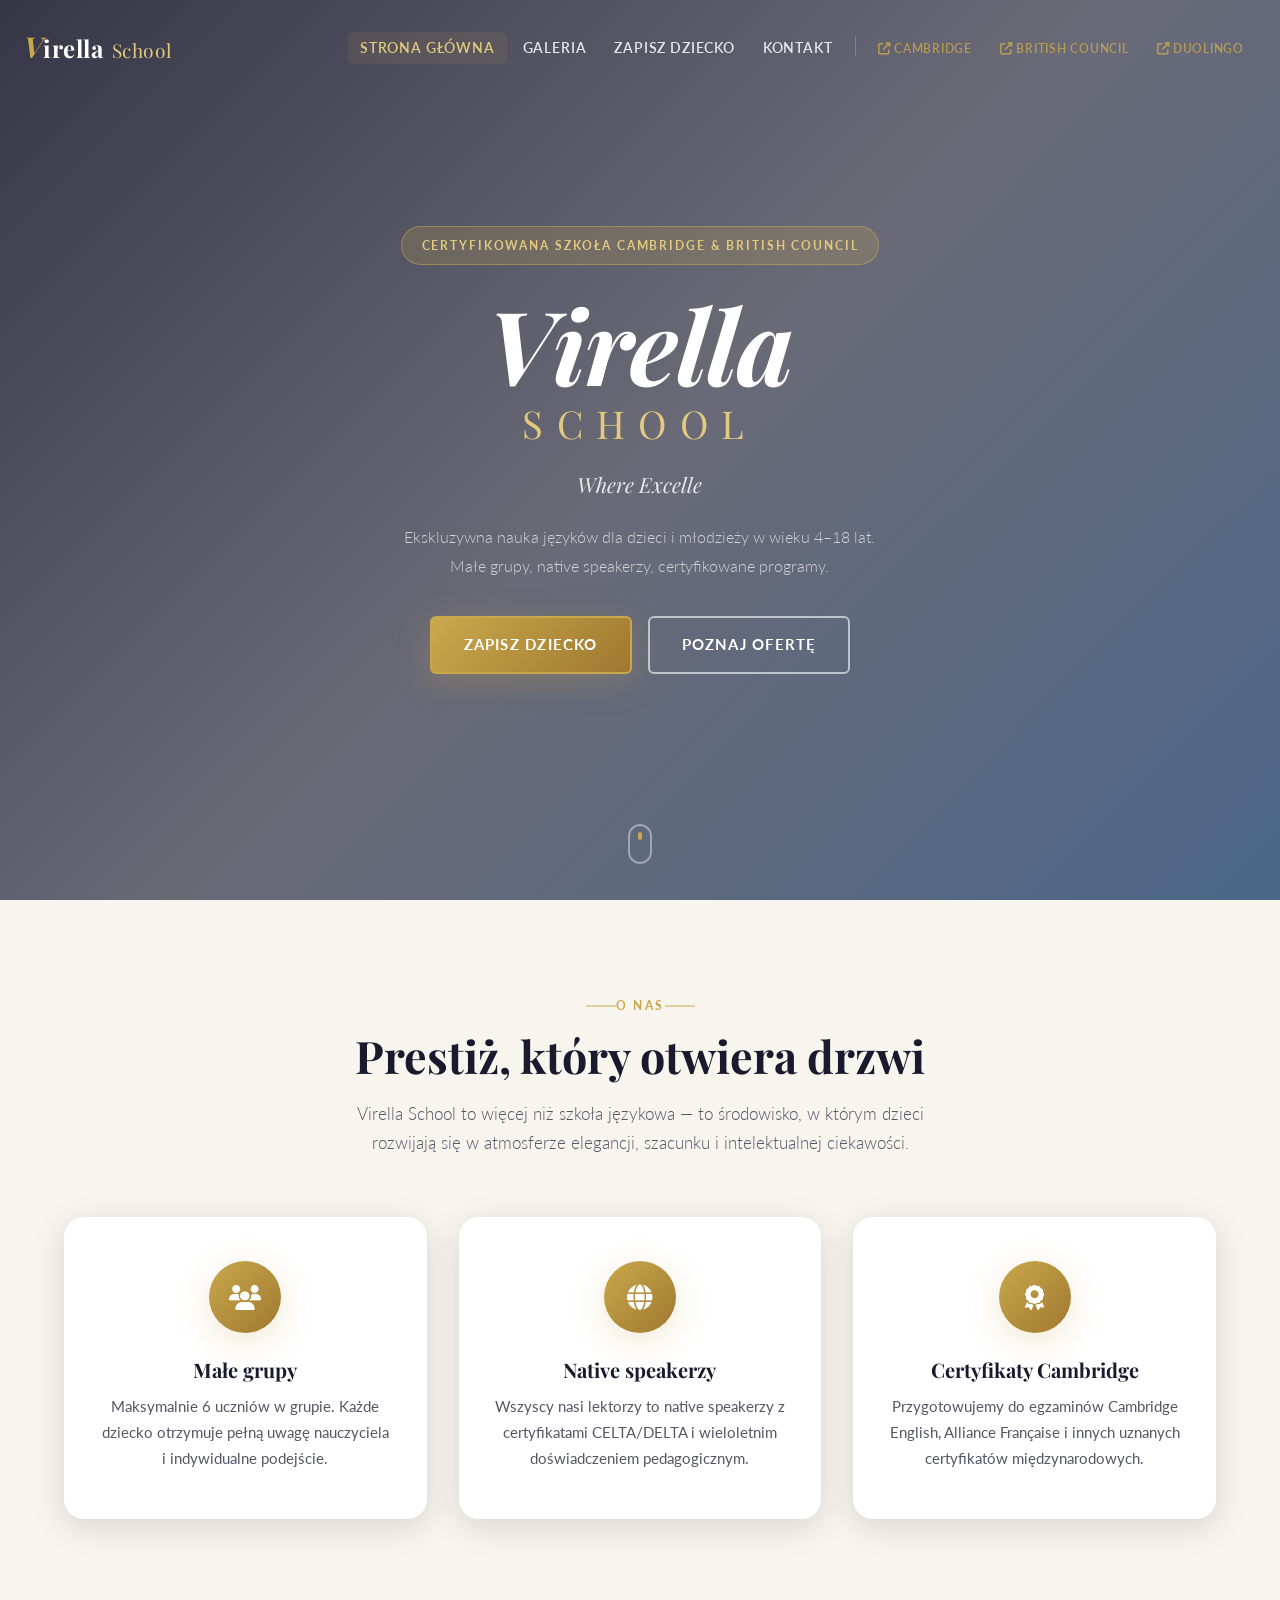
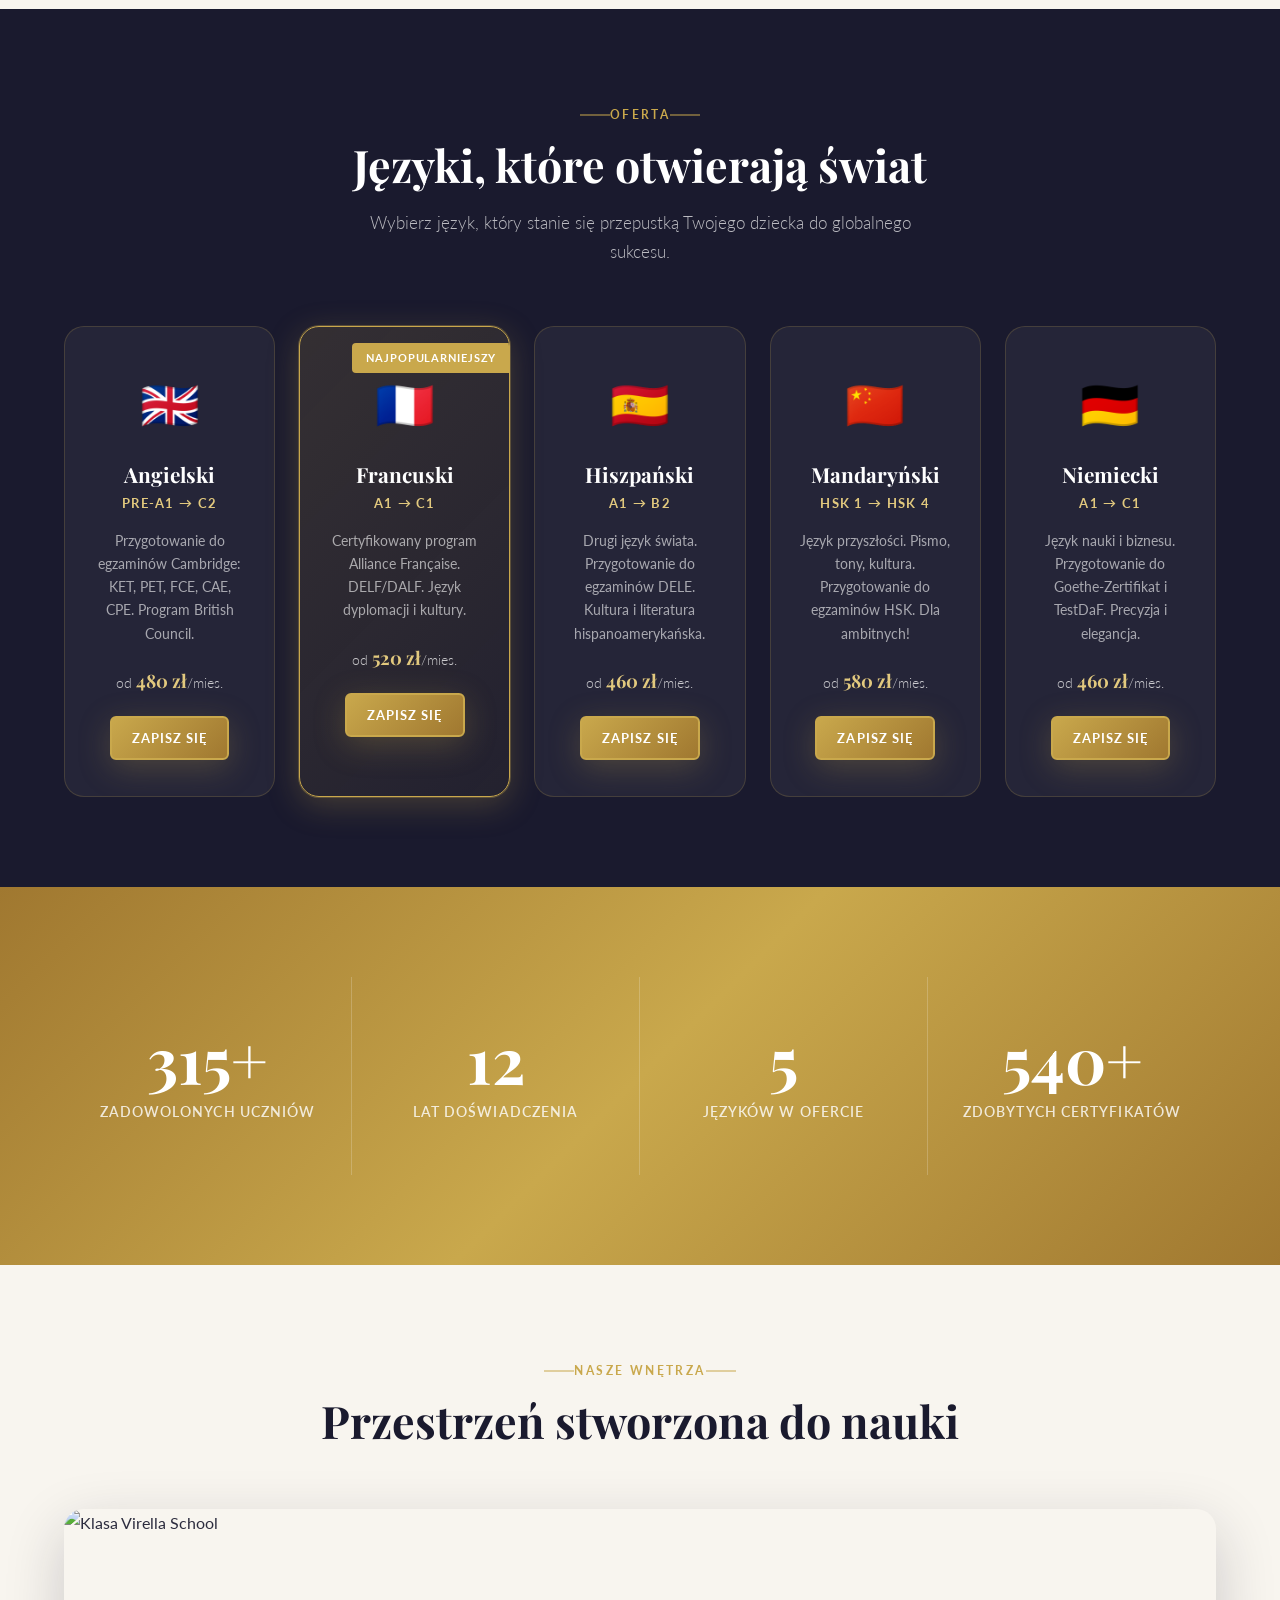
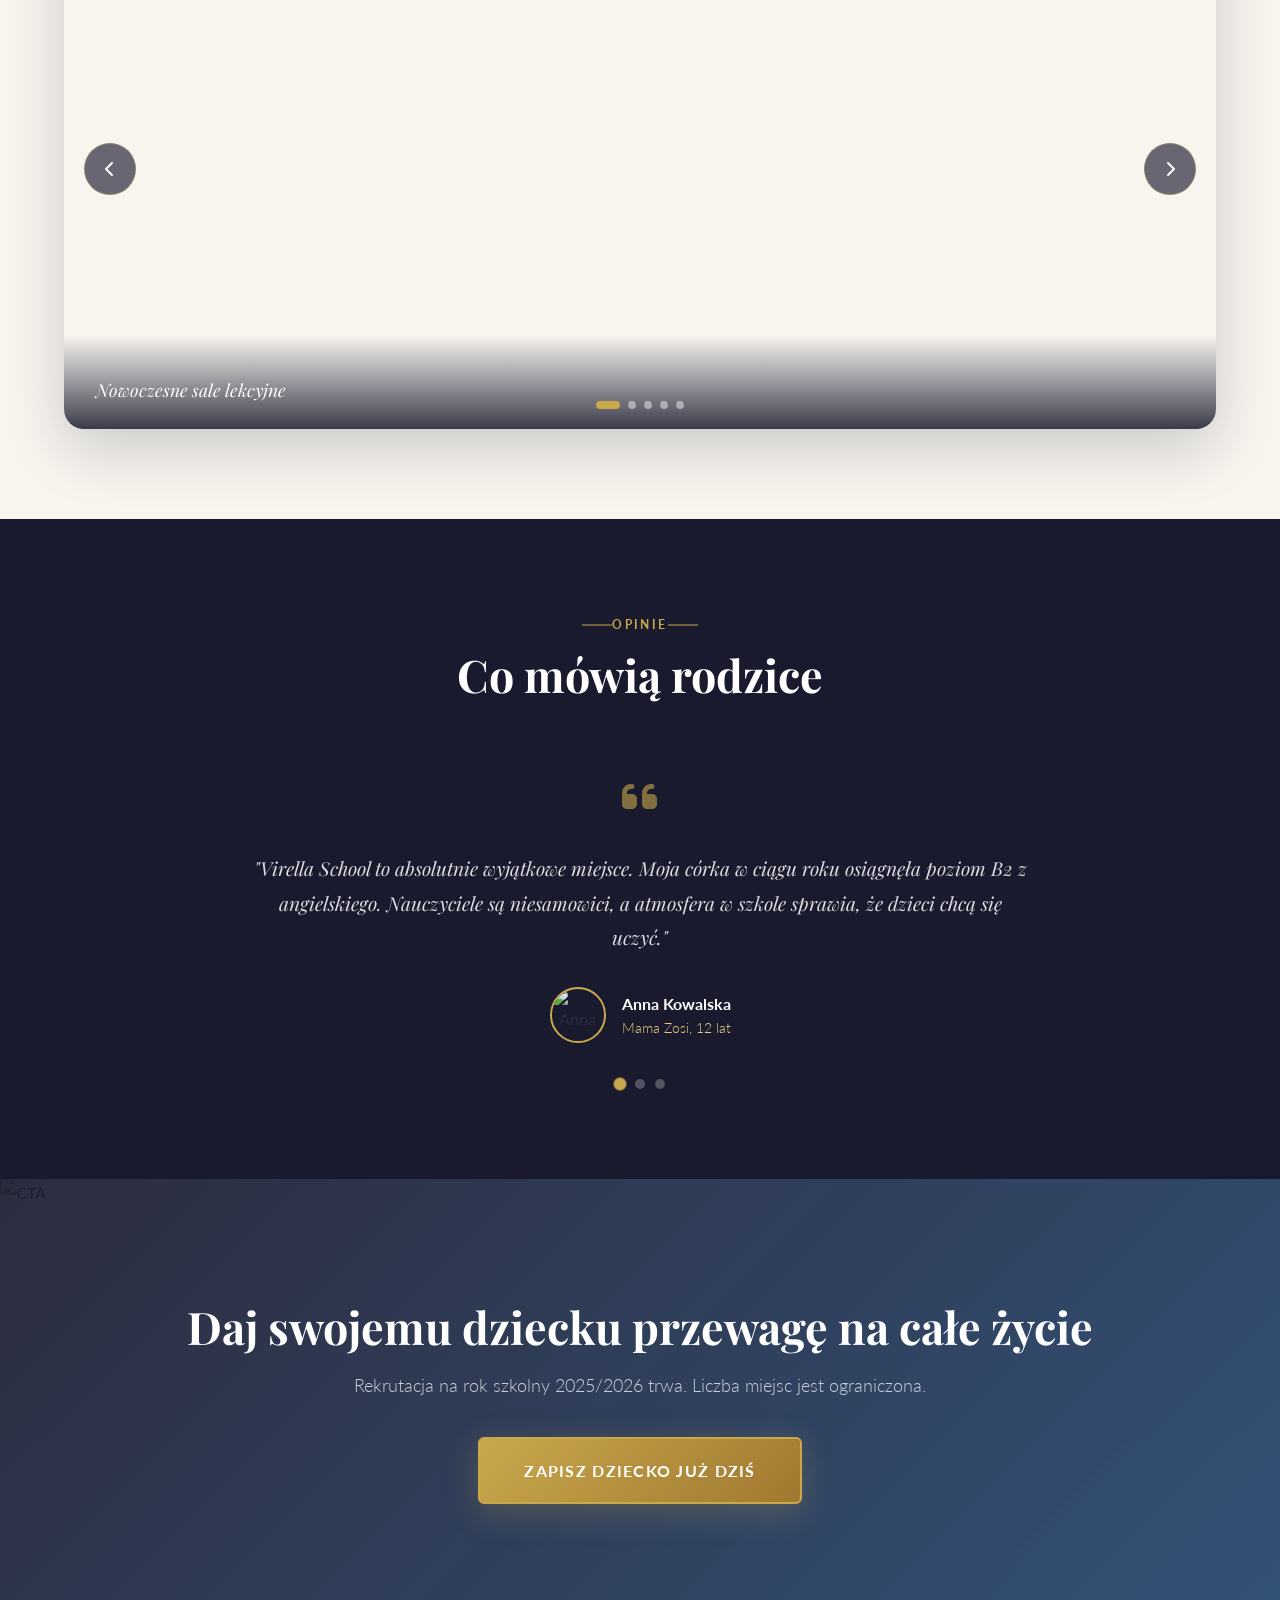
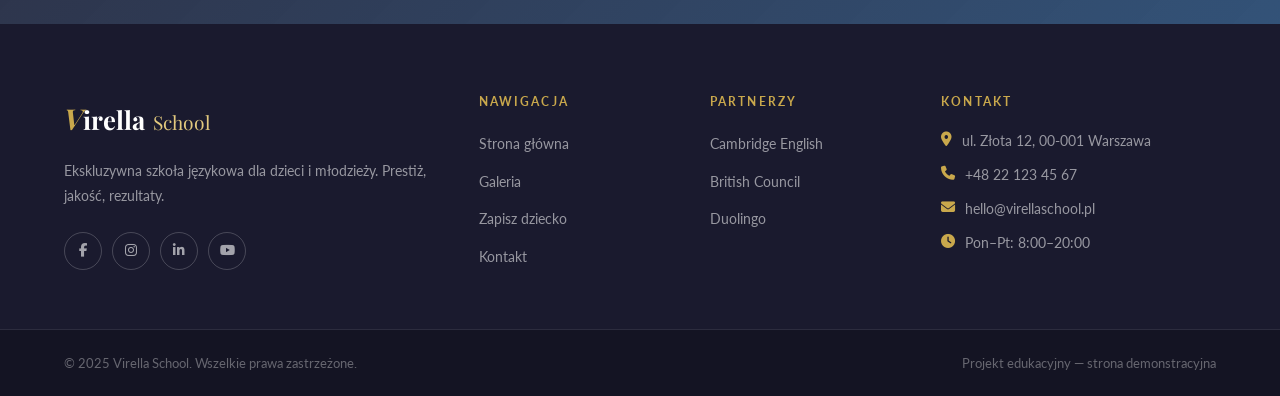
==== index.html @ a629d124 "finish scaffolding" ====
<!DOCTYPE html>
<html lang="pl">
<head>
    <meta charset="UTF-8">
    <meta name="viewport" content="width=device-width, initial-scale=1.0">
    <title>Virella School — Where Excellence Meets Language</title>
    <link rel="stylesheet" href="style.css">
    <link href="https://fonts.googleapis.com/css2?family=Playfair+Display:ital,wght@0,400;0,600;0,700;1,400&family=Lato:wght@300;400;700&display=swap" rel="stylesheet">
    <link rel="stylesheet" href="https://cdnjs.cloudflare.com/ajax/libs/font-awesome/6.4.0/css/all.min.css">
</head>
<body>

    <!-- ===== NAWIGACJA ===== -->
    <nav class="navbar" id="navbar">
        <div class="nav-container">
            <div class="nav-logo">
                <span class="logo-v">V</span>irella <span class="logo-school">School</span>
            </div>
            <button class="hamburger" id="hamburger" aria-label="Menu">
                <span></span>
                <span></span>
                <span></span>
            </button>
            <ul class="nav-links" id="navLinks">
                <li><a href="index.html" class="active">Strona główna</a></li>
                <li><a href="gallery.html">Galeria</a></li>
                <li><a href="form.html">Zapisz dziecko</a></li>
                <li><a href="contact.html">Kontakt</a></li>
                <li class="nav-divider"></li>
                <li><a href="https://www.cambridgeenglish.org" target="_blank" class="nav-external"><i class="fas fa-external-link-alt"></i> Cambridge</a></li>
                <li><a href="https://www.britishcouncil.org" target="_blank" class="nav-external"><i class="fas fa-external-link-alt"></i> British Council</a></li>
                <li><a href="https://www.duolingo.com" target="_blank" class="nav-external"><i class="fas fa-external-link-alt"></i> Duolingo</a></li>
            </ul>
        </div>
    </nav>

    <!-- ===== HERO SECTION ===== -->
    <div class="hero" id="hero">
        <div class="hero-bg">
            <img src="https://images.unsplash.com/photo-1503676260728-1c00da094a0b?w=1600&q=80" alt="Virella School" class="hero-img">
            <div class="hero-overlay"></div>
        </div>
        <div class="hero-content">
            <div class="hero-badge">Certyfikowana szkoła Cambridge & British Council</div>
            <h1 class="hero-title">
                <span class="hero-title-main">Virella</span>
                <span class="hero-title-sub">School</span>
            </h1>
            <p class="hero-tagline" id="typingText"></p>
            <p class="hero-desc">Ekskluzywna nauka języków dla dzieci i młodzieży w wieku 4–18 lat.<br>Małe grupy, native speakerzy, certyfikowane programy.</p>
            <div class="hero-buttons">
                <a href="form.html" class="btn btn-gold">Zapisz dziecko</a>
                <a href="#oferta" class="btn btn-outline" id="scrollOferta">Poznaj ofertę</a>
            </div>
        </div>
        <div class="hero-scroll-indicator">
            <span></span>
        </div>
    </div>

    <!-- ===== O NAS ===== -->
    <div class="section section-light" id="onas">
        <div class="container">
            <div class="section-header">
                <span class="section-label">O nas</span>
                <h2 class="section-title">Prestiż, który otwiera drzwi</h2>
                <p class="section-desc">Virella School to więcej niż szkoła językowa — to środowisko, w którym dzieci rozwijają się w atmosferze elegancji, szacunku i intelektualnej ciekawości.</p>
            </div>
            <div class="features-grid">
                <div class="feature-card animate-on-scroll">
                    <div class="feature-icon"><i class="fas fa-users"></i></div>
                    <h3>Małe grupy</h3>
                    <p>Maksymalnie 6 uczniów w grupie. Każde dziecko otrzymuje pełną uwagę nauczyciela i indywidualne podejście.</p>
                </div>
                <div class="feature-card animate-on-scroll">
                    <div class="feature-icon"><i class="fas fa-globe"></i></div>
                    <h3>Native speakerzy</h3>
                    <p>Wszyscy nasi lektorzy to native speakerzy z certyfikatami CELTA/DELTA i wieloletnim doświadczeniem pedagogicznym.</p>
                </div>
                <div class="feature-card animate-on-scroll">
                    <div class="feature-icon"><i class="fas fa-award"></i></div>
                    <h3>Certyfikaty Cambridge</h3>
                    <p>Przygotowujemy do egzaminów Cambridge English, Alliance Française i innych uznanych certyfikatów międzynarodowych.</p>
                </div>
            </div>
        </div>
    </div>

    <!-- ===== OFERTA — JĘZYKI ===== -->
    <div class="section section-dark" id="oferta">
        <div class="container">
            <div class="section-header section-header-light">
                <span class="section-label section-label-gold">Oferta</span>
                <h2 class="section-title section-title-light">Języki, które otwierają świat</h2>
                <p class="section-desc section-desc-light">Wybierz język, który stanie się przepustką Twojego dziecka do globalnego sukcesu.</p>
            </div>
            <div class="languages-grid">
                <div class="lang-card animate-on-scroll">
                    <div class="lang-flag">🇬🇧</div>
                    <h3>Angielski</h3>
                    <p class="lang-level">Pre-A1 → C2</p>
                    <p class="lang-desc">Przygotowanie do egzaminów Cambridge: KET, PET, FCE, CAE, CPE. Program British Council.</p>
                    <div class="lang-price">od <span>480 zł</span>/mies.</div>
                    <a href="form.html" class="btn btn-gold btn-sm">Zapisz się</a>
                </div>
                <div class="lang-card lang-card-featured animate-on-scroll">
                    <div class="lang-badge">Najpopularniejszy</div>
                    <div class="lang-flag">🇫🇷</div>
                    <h3>Francuski</h3>
                    <p class="lang-level">A1 → C1</p>
                    <p class="lang-desc">Certyfikowany program Alliance Française. DELF/DALF. Język dyplomacji i kultury.</p>
                    <div class="lang-price">od <span>520 zł</span>/mies.</div>
                    <a href="form.html" class="btn btn-gold btn-sm">Zapisz się</a>
                </div>
                <div class="lang-card animate-on-scroll">
                    <div class="lang-flag">🇪🇸</div>
                    <h3>Hiszpański</h3>
                    <p class="lang-level">A1 → B2</p>
                    <p class="lang-desc">Drugi język świata. Przygotowanie do egzaminów DELE. Kultura i literatura hispanoamerykańska.</p>
                    <div class="lang-price">od <span>460 zł</span>/mies.</div>
                    <a href="form.html" class="btn btn-gold btn-sm">Zapisz się</a>
                </div>
                <div class="lang-card animate-on-scroll">
                    <div class="lang-flag">🇨🇳</div>
                    <h3>Mandaryński</h3>
                    <p class="lang-level">HSK 1 → HSK 4</p>
                    <p class="lang-desc">Język przyszłości. Pismo, tony, kultura. Przygotowanie do egzaminów HSK. Dla ambitnych!</p>
                    <div class="lang-price">od <span>580 zł</span>/mies.</div>
                    <a href="form.html" class="btn btn-gold btn-sm">Zapisz się</a>
                </div>
                <div class="lang-card animate-on-scroll">
                    <div class="lang-flag">🇩🇪</div>
                    <h3>Niemiecki</h3>
                    <p class="lang-level">A1 → C1</p>
                    <p class="lang-desc">Język nauki i biznesu. Przygotowanie do Goethe-Zertifikat i TestDaF. Precyzja i elegancja.</p>
                    <div class="lang-price">od <span>460 zł</span>/mies.</div>
                    <a href="form.html" class="btn btn-gold btn-sm">Zapisz się</a>
                </div>
            </div>
        </div>
    </div>

    <!-- ===== STATYSTYKI ===== -->
    <div class="section section-gold" id="statystyki">
        <div class="container">
            <div class="stats-grid">
                <div class="stat-item">
                    <div class="stat-number" id="stat-uczniowie">0</div>
                    <div class="stat-label">Zadowolonych uczniów</div>
                </div>
                <div class="stat-item">
                    <div class="stat-number" id="stat-lata">0</div>
                    <div class="stat-label">Lat doświadczenia</div>
                </div>
                <div class="stat-item">
                    <div class="stat-number" id="stat-jezyki">0</div>
                    <div class="stat-label">Języków w ofercie</div>
                </div>
                <div class="stat-item">
                    <div class="stat-number" id="stat-certyfikaty">0</div>
                    <div class="stat-label">Zdobytych certyfikatów</div>
                </div>
            </div>
        </div>
    </div>

    <!-- ===== SLIDER ZDJĘĆ ===== -->
    <div class="section section-light" id="slider-section">
        <div class="container">
            <div class="section-header">
                <span class="section-label">Nasze wnętrza</span>
                <h2 class="section-title">Przestrzeń stworzona do nauki</h2>
            </div>
            <div class="slider-wrapper">
                <div class="slider-container" id="sliderContainer">
                    <div class="slide active">
                        <img src="https://images.unsplash.com/photo-1580582932707-520aed937b7b?w=1200&q=80" alt="Klasa Virella School">
                        <div class="slide-caption">Nowoczesne sale lekcyjne</div>
                    </div>
                    <div class="slide">
                        <img src="https://images.unsplash.com/photo-1497633762265-9d179a990aa6?w=1200&q=80" alt="Biblioteka">
                        <div class="slide-caption">Bogata biblioteka anglojęzyczna</div>
                    </div>
                    <div class="slide">
                        <img src="https://images.unsplash.com/photo-1509062522246-3755977927d7?w=1200&q=80" alt="Dzieci uczące się">
                        <div class="slide-caption">Indywidualne podejście do każdego ucznia</div>
                    </div>
                    <div class="slide">
                        <img src="https://images.unsplash.com/photo-1427504494785-3a9ca7044f45?w=1200&q=80" alt="Nauka języków">
                        <div class="slide-caption">Nauka przez zabawę i odkrywanie</div>
                    </div>
                    <div class="slide">
                        <img src="https://images.unsplash.com/photo-1456513080510-7bf3a84b82f8?w=1200&q=80" alt="Eleganckie wnętrze">
                        <div class="slide-caption">Eleganckie przestrzenie wspólne</div>
                    </div>
                </div>
                <button class="slider-btn slider-prev" id="sliderPrev"><i class="fas fa-chevron-left"></i></button>
                <button class="slider-btn slider-next" id="sliderNext"><i class="fas fa-chevron-right"></i></button>
                <div class="slider-dots" id="sliderDots"></div>
            </div>
        </div>
    </div>

    <!-- ===== OPINIE RODZICÓW ===== -->
    <div class="section section-dark" id="opinie">
        <div class="container">
            <div class="section-header section-header-light">
                <span class="section-label section-label-gold">Opinie</span>
                <h2 class="section-title section-title-light">Co mówią rodzice</h2>
            </div>
            <div class="testimonials-slider">
                <div class="testimonial active" id="testimonial-0">
                    <div class="testimonial-quote"><i class="fas fa-quote-left"></i></div>
                    <p class="testimonial-text">"Virella School to absolutnie wyjątkowe miejsce. Moja córka w ciągu roku osiągnęła poziom B2 z angielskiego. Nauczyciele są niesamowici, a atmosfera w szkole sprawia, że dzieci chcą się uczyć."</p>
                    <div class="testimonial-author">
                        <img src="https://images.unsplash.com/photo-1494790108377-be9c29b29330?w=100&q=80" alt="Anna K.">
                        <div>
                            <strong>Anna Kowalska</strong>
                            <span>Mama Zosi, 12 lat</span>
                        </div>
                    </div>
                </div>
                <div class="testimonial" id="testimonial-1">
                    <div class="testimonial-quote"><i class="fas fa-quote-left"></i></div>
                    <p class="testimonial-text">"Zdecydowaliśmy się na mandaryński dla naszego syna — wszyscy mówili, że to szaleństwo. Po 2 latach Michał zdał HSK 3. Virella School udowodniła, że nie ma niemożliwych wyzwań."</p>
                    <div class="testimonial-author">
                        <img src="https://images.unsplash.com/photo-1507003211169-0a1dd7228f2d?w=100&q=80" alt="Piotr N.">
                        <div>
                            <strong>Piotr Nowak</strong>
                            <span>Tata Michała, 14 lat</span>
                        </div>
                    </div>
                </div>
                <div class="testimonial" id="testimonial-2">
                    <div class="testimonial-quote"><i class="fas fa-quote-left"></i></div>
                    <p class="testimonial-text">"Prestiż tej szkoły jest nieporównywalny. Moje dzieci uczą się tu angielskiego i francuskiego. Certyfikaty Cambridge, które zdobyły, otworzyły im drzwi do najlepszych szkół w Europie."</p>
                    <div class="testimonial-author">
                        <img src="https://images.unsplash.com/photo-1438761681033-6461ffad8d80?w=100&q=80" alt="Magdalena W.">
                        <div>
                            <strong>Magdalena Wiśniewska</strong>
                            <span>Mama Julii i Marka</span>
                        </div>
                    </div>
                </div>
            </div>
            <div class="testimonial-nav">
                <button class="testimonial-dot active" onclick="pokazOpinie(0)"></button>
                <button class="testimonial-dot" onclick="pokazOpinie(1)"></button>
                <button class="testimonial-dot" onclick="pokazOpinie(2)"></button>
            </div>
        </div>
    </div>

    <!-- ===== CTA BANNER ===== -->
    <div class="section cta-banner" id="cta">
        <div class="cta-bg">
            <img src="https://images.unsplash.com/photo-1544717305-2782549b5136?w=1600&q=80" alt="CTA">
            <div class="cta-overlay"></div>
        </div>
        <div class="container cta-content">
            <h2>Daj swojemu dziecku przewagę na całe życie</h2>
            <p>Rekrutacja na rok szkolny 2025/2026 trwa. Liczba miejsc jest ograniczona.</p>
            <a href="form.html" class="btn btn-gold btn-lg">Zapisz dziecko już dziś</a>
        </div>
    </div>

    <!-- ===== FOOTER ===== -->
    <footer class="footer" id="footer">
        <div class="footer-top">
            <div class="container footer-grid">
                <div class="footer-col footer-brand">
                    <div class="footer-logo"><span class="logo-v">V</span>irella <span class="logo-school">School</span></div>
                    <p>Ekskluzywna szkoła językowa dla dzieci i młodzieży. Prestiż, jakość, rezultaty.</p>
                    <div class="social-links">
                        <a href="#" aria-label="Facebook"><i class="fab fa-facebook-f"></i></a>
                        <a href="#" aria-label="Instagram"><i class="fab fa-instagram"></i></a>
                        <a href="#" aria-label="LinkedIn"><i class="fab fa-linkedin-in"></i></a>
                        <a href="#" aria-label="YouTube"><i class="fab fa-youtube"></i></a>
                    </div>
                </div>
                <div class="footer-col">
                    <h4>Nawigacja</h4>
                    <ul>
                        <li><a href="index.html">Strona główna</a></li>
                        <li><a href="galeria.html">Galeria</a></li>
                        <li><a href="form.html">Zapisz dziecko</a></li>
                        <li><a href="contact.html">Kontakt</a></li>
                    </ul>
                </div>
                <div class="footer-col">
                    <h4>Partnerzy</h4>
                    <ul>
                        <li><a href="https://www.cambridgeenglish.org" target="_blank">Cambridge English</a></li>
                        <li><a href="https://www.britishcouncil.org" target="_blank">British Council</a></li>
                        <li><a href="https://www.duolingo.com" target="_blank">Duolingo</a></li>
                    </ul>
                </div>
                <div class="footer-col">
                    <h4>Kontakt</h4>
                    <ul class="footer-contact">
                        <li><i class="fas fa-map-marker-alt"></i> ul. Złota 12, 00-001 Warszawa</li>
                        <li><i class="fas fa-phone"></i> +48 22 123 45 67</li>
                        <li><i class="fas fa-envelope"></i> hello@virellaschool.pl</li>
                        <li><i class="fas fa-clock"></i> Pon–Pt: 8:00–20:00</li>
                    </ul>
                </div>
            </div>
        </div>
        <div class="footer-bottom">
            <div class="container">
                <p>&copy; 2025 Virella School. Wszelkie prawa zastrzeżone.</p>
                <p>Projekt edukacyjny — strona demonstracyjna</p>
            </div>
        </div>
    </footer>

    <script src="script.js"></script>
</body>
</html>
---- style.css ----
/* =====================================================
   VIRELLA SCHOOL — style.css
   Paleta: granat #1a1a2e | złoto #c9a84c | krem #f8f5ef
   Fonty: Playfair Display + Lato (Google Fonts)
===================================================== */

/* ===== RESET & BASE ===== */
*, *::before, *::after {
    margin: 0;
    padding: 0;
    box-sizing: border-box;
}

:root {
    --navy:       #1a1a2e;
    --navy-mid:   #16213e;
    --navy-light: #0f3460;
    --gold:       #c9a84c;
    --gold-light: #e2c97e;
    --gold-dark:  #a07830;
    --cream:      #f8f5ef;
    --cream-dark: #ede8df;
    --white:      #ffffff;
    --text-dark:  #2c2c3e;
    --text-mid:   #555566;
    --text-light: #888899;
    --shadow-sm:  0 2px 12px rgba(26,26,46,0.08);
    --shadow-md:  0 8px 32px rgba(26,26,46,0.14);
    --shadow-lg:  0 20px 60px rgba(26,26,46,0.20);
    --shadow-gold:0 8px 32px rgba(201,168,76,0.25);
    --radius-sm:  6px;
    --radius-md:  12px;
    --radius-lg:  20px;
    --transition: all 0.35s cubic-bezier(0.4, 0, 0.2, 1);
}

html {
    scroll-behavior: smooth;
    font-size: 16px;
}

body {
    font-family: 'Lato', sans-serif;
    color: var(--text-dark);
    background: var(--white);
    overflow-x: hidden;
    line-height: 1.7;
}

img {
    max-width: 100%;
    display: block;
}

a {
    text-decoration: none;
    color: inherit;
    transition: var(--transition);
}

ul {
    list-style: none;
}

/* ===== TYPOGRAPHY ===== */
h1, h2, h3, h4 {
    font-family: 'Playfair Display', serif;
    line-height: 1.25;
}

h1 { font-size: clamp(2.2rem, 5vw, 4rem); }
h2 { font-size: clamp(1.8rem, 3.5vw, 2.8rem); }
h3 { font-size: clamp(1.2rem, 2vw, 1.6rem); }
h4 { font-size: 1.1rem; }

/* ===== SCROLLBAR ===== */
::-webkit-scrollbar { width: 6px; }
::-webkit-scrollbar-track { background: var(--cream); }
::-webkit-scrollbar-thumb { background: var(--gold); border-radius: 3px; }

/* ===== CONTAINER ===== */
.container {
    max-width: 1200px;
    margin: 0 auto;
    padding: 0 24px;
}

/* ===== BUTTONS ===== */
.btn {
    display: inline-flex;
    align-items: center;
    gap: 8px;
    padding: 14px 32px;
    border-radius: var(--radius-sm);
    font-family: 'Lato', sans-serif;
    font-weight: 700;
    font-size: 0.95rem;
    letter-spacing: 0.08em;
    text-transform: uppercase;
    cursor: pointer;
    border: 2px solid transparent;
    transition: var(--transition);
    position: relative;
    overflow: hidden;
}

.btn::before {
    content: '';
    position: absolute;
    inset: 0;
    background: rgba(255,255,255,0.12);
    opacity: 0;
    transition: var(--transition);
}

.btn:hover::before { opacity: 1; }

.btn-gold {
    background: linear-gradient(135deg, var(--gold), var(--gold-dark));
    color: var(--white);
    border-color: var(--gold);
    box-shadow: var(--shadow-gold);
}

.btn-gold:hover {
    transform: translateY(-2px);
    box-shadow: 0 12px 40px rgba(201,168,76,0.40);
    background: linear-gradient(135deg, var(--gold-light), var(--gold));
}

.btn-outline {
    background: transparent;
    color: var(--white);
    border-color: rgba(255,255,255,0.6);
}

.btn-outline:hover {
    background: rgba(255,255,255,0.12);
    border-color: var(--white);
    transform: translateY(-2px);
}

.btn-outline-dark {
    background: transparent;
    color: var(--navy);
    border-color: var(--navy);
}

.btn-outline-dark:hover {
    background: var(--navy);
    color: var(--white);
    transform: translateY(-2px);
}

.btn-sm {
    padding: 9px 20px;
    font-size: 0.82rem;
}

.btn-lg {
    padding: 18px 44px;
    font-size: 1rem;
}

/* ===== NAVBAR ===== */
.navbar {
    position: fixed;
    top: 0;
    left: 0;
    right: 0;
    z-index: 1000;
    padding: 22px 0;
    transition: var(--transition);
    background: transparent;
}

.navbar.scrolled {
    background: rgba(26, 26, 46, 0.97);
    backdrop-filter: blur(12px);
    -webkit-backdrop-filter: blur(12px);
    padding: 14px 0;
    box-shadow: 0 4px 30px rgba(0,0,0,0.25);
}

.nav-container {
    max-width: 1300px;
    margin: 0 auto;
    padding: 0 24px;
    display: flex;
    align-items: center;
    justify-content: space-between;
    gap: 20px;
}

.nav-logo {
    font-family: 'Playfair Display', serif;
    font-size: 1.5rem;
    font-weight: 700;
    color: var(--white);
    letter-spacing: 0.02em;
    white-space: nowrap;
}

.nav-logo a {
    color: var(--white);
}

.logo-v {
    color: var(--gold);
    font-style: italic;
    font-size: 1.8rem;
}

.logo-school {
    color: var(--gold-light);
    font-weight: 300;
    font-size: 1.2rem;
    margin-left: 2px;
}

.nav-links {
    display: flex;
    align-items: center;
    gap: 4px;
    flex-wrap: wrap;
}

.nav-links li a {
    color: rgba(255,255,255,0.85);
    font-size: 0.85rem;
    font-weight: 600;
    letter-spacing: 0.06em;
    text-transform: uppercase;
    padding: 8px 12px;
    border-radius: var(--radius-sm);
    transition: var(--transition);
    white-space: nowrap;
}

.nav-links li a:hover,
.nav-links li a.active {
    color: var(--gold);
    background: rgba(201,168,76,0.10);
}

.nav-links li a.active {
    color: var(--gold-light);
}

.nav-external {
    color: rgba(201,168,76,0.80) !important;
    font-size: 0.78rem !important;
}

.nav-external:hover {
    color: var(--gold) !important;
}

.nav-divider {
    width: 1px;
    height: 20px;
    background: rgba(255,255,255,0.2);
    margin: 0 6px;
}

/* Hamburger */
.hamburger {
    display: none;
    flex-direction: column;
    gap: 5px;
    background: none;
    border: none;
    cursor: pointer;
    padding: 6px;
    z-index: 1100;
}

.hamburger span {
    display: block;
    width: 26px;
    height: 2px;
    background: var(--white);
    border-radius: 2px;
    transition: var(--transition);
}

.hamburger.open span:nth-child(1) {
    transform: translateY(7px) rotate(45deg);
}
.hamburger.open span:nth-child(2) {
    opacity: 0;
}
.hamburger.open span:nth-child(3) {
    transform: translateY(-7px) rotate(-45deg);
}

/* ===== SECTIONS ===== */
.section {
    padding: 90px 0;
}

.section-light {
    background: var(--cream);
}

.section-dark {
    background: var(--navy);
}

.section-gold {
    background: linear-gradient(135deg, var(--gold-dark) 0%, var(--gold) 50%, var(--gold-dark) 100%);
}

/* Section Headers */
.section-header {
    text-align: center;
    margin-bottom: 60px;
}

.section-header-light {
    text-align: center;
    margin-bottom: 60px;
}

.section-label {
    display: inline-block;
    font-size: 0.75rem;
    font-weight: 700;
    letter-spacing: 0.2em;
    text-transform: uppercase;
    color: var(--gold);
    margin-bottom: 12px;
    position: relative;
    padding: 0 20px;
}

.section-label::before,
.section-label::after {
    content: '';
    position: absolute;
    top: 50%;
    width: 30px;
    height: 1px;
    background: var(--gold);
    transform: translateY(-50%);
}

.section-label::before { right: 100%; margin-right: -20px; }
.section-label::after  { left: 100%;  margin-left: -20px; }

.section-label-gold {
    color: var(--gold);
}

.section-title {
    color: var(--navy);
    margin-bottom: 16px;
}

.section-title-light {
    color: var(--white);
}

.section-desc {
    color: var(--text-mid);
    font-size: 1.05rem;
    max-width: 600px;
    margin: 0 auto;
    font-weight: 300;
}

.section-desc-light {
    color: rgba(255,255,255,0.70);
}

/* ===== HERO ===== */
.hero {
    position: relative;
    height: 100vh;
    min-height: 700px;
    display: flex;
    align-items: center;
    justify-content: center;
    overflow: hidden;
}

.hero-bg {
    position: absolute;
    inset: 0;
    z-index: 0;
}

.hero-img {
    width: 100%;
    height: 100%;
    object-fit: cover;
    object-position: center;
    transform: scale(1.05);
    animation: heroZoom 12s ease-in-out infinite alternate;
}

@keyframes heroZoom {
    from { transform: scale(1.05); }
    to   { transform: scale(1.12); }
}

.hero-overlay {
    position: absolute;
    inset: 0;
    background: linear-gradient(
        135deg,
        rgba(26,26,46,0.88) 0%,
        rgba(26,26,46,0.65) 50%,
        rgba(15,52,96,0.75) 100%
    );
}

.hero-content {
    position: relative;
    z-index: 2;
    text-align: center;
    color: var(--white);
    padding: 0 24px;
    max-width: 860px;
    animation: fadeInUp 1s ease both;
}

@keyframes fadeInUp {
    from { opacity: 0; transform: translateY(40px); }
    to   { opacity: 1; transform: translateY(0); }
}

.hero-badge {
    display: inline-block;
    background: rgba(201,168,76,0.20);
    border: 1px solid rgba(201,168,76,0.50);
    color: var(--gold-light);
    font-size: 0.78rem;
    font-weight: 700;
    letter-spacing: 0.15em;
    text-transform: uppercase;
    padding: 8px 20px;
    border-radius: 30px;
    margin-bottom: 28px;
    backdrop-filter: blur(6px);
}

.hero-title {
    display: block;
    margin-bottom: 10px;
}

.hero-title-main {
    display: block;
    font-family: 'Playfair Display', serif;
    font-size: clamp(3.5rem, 8vw, 7rem);
    font-weight: 700;
    font-style: italic;
    color: var(--white);
    line-height: 1;
    letter-spacing: -0.01em;
}

.hero-title-sub {
    display: block;
    font-family: 'Playfair Display', serif;
    font-size: clamp(1.4rem, 3vw, 2.4rem);
    font-weight: 300;
    color: var(--gold-light);
    letter-spacing: 0.35em;
    text-transform: uppercase;
    margin-top: 4px;
}

.hero-tagline {
    font-size: clamp(1rem, 2vw, 1.3rem);
    font-style: italic;
    color: rgba(255,255,255,0.85);
    margin: 20px 0 14px;
    min-height: 2em;
    font-family: 'Playfair Display', serif;
}

.hero-desc {
    font-size: 1rem;
    color: rgba(255,255,255,0.70);
    font-weight: 300;
    margin-bottom: 36px;
    line-height: 1.8;
}

.hero-buttons {
    display: flex;
    gap: 16px;
    justify-content: center;
    flex-wrap: wrap;
}

.hero-scroll-indicator {
    position: absolute;
    bottom: 36px;
    left: 50%;
    transform: translateX(-50%);
    z-index: 2;
}

.hero-scroll-indicator span {
    display: block;
    width: 24px;
    height: 40px;
    border: 2px solid rgba(255,255,255,0.4);
    border-radius: 12px;
    position: relative;
}

.hero-scroll-indicator span::after {
    content: '';
    position: absolute;
    top: 6px;
    left: 50%;
    transform: translateX(-50%);
    width: 4px;
    height: 8px;
    background: var(--gold);
    border-radius: 2px;
    animation: scrollBounce 2s infinite;
}

@keyframes scrollBounce {
    0%, 100% { top: 6px; opacity: 1; }
    50%       { top: 18px; opacity: 0.3; }
}

/* ===== PAGE HERO (podstrony) ===== */
.page-hero {
    position: relative;
    height: 50vh;
    min-height: 380px;
    display: flex;
    align-items: center;
    justify-content: center;
    overflow: hidden;
    margin-top: 0;
}

.page-hero-bg {
    position: absolute;
    inset: 0;
}

.page-hero-bg img {
    width: 100%;
    height: 100%;
    object-fit: cover;
    object-position: center 30%;
}

.page-hero-overlay {
    position: absolute;
    inset: 0;
    background: linear-gradient(135deg, rgba(26,26,46,0.85), rgba(15,52,96,0.70));
}

.page-hero-content {
    position: relative;
    z-index: 2;
    text-align: center;
    color: var(--white);
    padding: 80px 24px 0;
    animation: fadeInUp 0.8s ease both;
}

.page-hero-content h1 {
    color: var(--white);
    margin: 12px 0 10px;
}

.page-hero-content p {
    color: rgba(255,255,255,0.75);
    font-size: 1.05rem;
    font-weight: 300;
}

/* ===== FEATURES GRID ===== */
.features-grid {
    display: grid;
    grid-template-columns: repeat(3, 1fr);
    gap: 32px;
}

.feature-card {
    background: var(--white);
    border-radius: var(--radius-lg);
    padding: 44px 36px;
    text-align: center;
    box-shadow: var(--shadow-md);
    transition: var(--transition);
    border-bottom: 3px solid transparent;
    opacity: 0;
    transform: translateY(30px);
}

.feature-card.visible {
    opacity: 1;
    transform: translateY(0);
    transition: opacity 0.6s ease, transform 0.6s ease, box-shadow 0.35s ease, border-color 0.35s ease;
}

.feature-card:hover {
    transform: translateY(-8px);
    box-shadow: var(--shadow-lg);
    border-bottom-color: var(--gold);
}

.feature-icon {
    width: 72px;
    height: 72px;
    background: linear-gradient(135deg, var(--gold), var(--gold-dark));
    border-radius: 50%;
    display: flex;
    align-items: center;
    justify-content: center;
    margin: 0 auto 24px;
    font-size: 1.6rem;
    color: var(--white);
    box-shadow: var(--shadow-gold);
}

.feature-card h3 {
    color: var(--navy);
    margin-bottom: 12px;
    font-size: 1.25rem;
}

.feature-card p {
    color: var(--text-mid);
    font-size: 0.95rem;
    line-height: 1.7;
}

/* ===== LANGUAGES GRID ===== */
.languages-grid {
    display: grid;
    grid-template-columns: repeat(auto-fit, minmax(200px, 1fr));
    gap: 24px;
}

.lang-card {
    background: rgba(255,255,255,0.05);
    border: 1px solid rgba(201,168,76,0.20);
    border-radius: var(--radius-lg);
    padding: 36px 28px;
    text-align: center;
    transition: var(--transition);
    position: relative;
    overflow: hidden;
    opacity: 0;
    transform: translateY(30px);
}

.lang-card.visible {
    opacity: 1;
    transform: translateY(0);
    transition: opacity 0.6s ease, transform 0.6s ease, background 0.35s ease, box-shadow 0.35s ease;
}

.lang-card::before {
    content: '';
    position: absolute;
    inset: 0;
    background: linear-gradient(135deg, rgba(201,168,76,0.08), transparent);
    opacity: 0;
    transition: var(--transition);
}

.lang-card:hover {
    background: rgba(255,255,255,0.09);
    border-color: var(--gold);
    transform: translateY(-6px);
    box-shadow: 0 20px 50px rgba(0,0,0,0.30);
}

.lang-card:hover::before { opacity: 1; }

.lang-card-featured {
    background: linear-gradient(135deg, rgba(201,168,76,0.15), rgba(201,168,76,0.05));
    border-color: var(--gold);
    box-shadow: 0 0 0 1px rgba(201,168,76,0.30), var(--shadow-gold);
}

.lang-badge {
    position: absolute;
    top: 16px;
    right: -1px;
    background: var(--gold);
    color: var(--white);
    font-size: 0.7rem;
    font-weight: 700;
    letter-spacing: 0.08em;
    text-transform: uppercase;
    padding: 5px 14px;
    border-radius: 4px 0 0 4px;
}

.lang-flag {
    font-size: 3rem;
    margin-bottom: 16px;
    display: block;
}

.lang-card h3 {
    color: var(--white);
    font-size: 1.3rem;
    margin-bottom: 6px;
}

.lang-level {
    color: var(--gold-light);
    font-size: 0.8rem;
    font-weight: 700;
    letter-spacing: 0.1em;
    text-transform: uppercase;
    margin-bottom: 14px;
}

.lang-desc {
    color: rgba(255,255,255,0.60);
    font-size: 0.88rem;
    line-height: 1.65;
    margin-bottom: 20px;
}

.lang-price {
    color: rgba(255,255,255,0.75);
    font-size: 0.9rem;
    margin-bottom: 20px;
    font-weight: 300;
}

.lang-price span {
    color: var(--gold-light);
    font-weight: 700;
    font-size: 1.15rem;
    font-family: 'Playfair Display', serif;
}

/* ===== STATS ===== */
.stats-grid {
    display: grid;
    grid-template-columns: repeat(4, 1fr);
    gap: 0;
}

.stat-item {
    text-align: center;
    padding: 50px 20px;
    border-right: 1px solid rgba(255,255,255,0.20);
}

.stat-item:last-child {
    border-right: none;
}

.stat-number {
    font-family: 'Playfair Display', serif;
    font-size: clamp(2.5rem, 5vw, 4rem);
    font-weight: 700;
    color: var(--white);
    line-height: 1;
    margin-bottom: 10px;
}

.stat-label {
    color: rgba(255,255,255,0.80);
    font-size: 0.85rem;
    font-weight: 600;
    letter-spacing: 0.08em;
    text-transform: uppercase;
}

/* ===== SLIDER ===== */
.slider-wrapper {
    position: relative;
    border-radius: var(--radius-lg);
    overflow: hidden;
    box-shadow: var(--shadow-lg);
}

.slider-container {
    position: relative;
    height: 520px;
}

.slide {
    position: absolute;
    inset: 0;
    opacity: 0;
    transition: opacity 0.7s ease;
}

.slide.active {
    opacity: 1;
}

.slide img {
    width: 100%;
    height: 100%;
    object-fit: cover;
}

.slide-caption {
    position: absolute;
    bottom: 0;
    left: 0;
    right: 0;
    background: linear-gradient(transparent, rgba(26,26,46,0.85));
    color: var(--white);
    padding: 40px 32px 24px;
    font-family: 'Playfair Display', serif;
    font-size: 1.1rem;
    font-style: italic;
}

.slider-btn {
    position: absolute;
    top: 50%;
    transform: translateY(-50%);
    z-index: 10;
    background: rgba(26,26,46,0.65);
    backdrop-filter: blur(6px);
    border: 1px solid rgba(201,168,76,0.35);
    color: var(--white);
    width: 52px;
    height: 52px;
    border-radius: 50%;
    cursor: pointer;
    font-size: 1rem;
    transition: var(--transition);
    display: flex;
    align-items: center;
    justify-content: center;
}

.slider-btn:hover {
    background: var(--gold);
    border-color: var(--gold);
    transform: translateY(-50%) scale(1.08);
}

.slider-prev { left: 20px; }
.slider-next { right: 20px; }

.slider-dots {
    position: absolute;
    bottom: 20px;
    left: 50%;
    transform: translateX(-50%);
    display: flex;
    gap: 8px;
    z-index: 10;
}

.slider-dot {
    width: 8px;
    height: 8px;
    border-radius: 50%;
    background: rgba(255,255,255,0.45);
    border: none;
    cursor: pointer;
    transition: var(--transition);
    padding: 0;
}

.slider-dot.active {
    background: var(--gold);
    width: 24px;
    border-radius: 4px;
}

/* ===== TESTIMONIALS ===== */
.testimonials-slider {
    max-width: 780px;
    margin: 0 auto;
    position: relative;
    min-height: 260px;
}

.testimonial {
    display: none;
    text-align: center;
    animation: fadeInUp 0.5s ease both;
}

.testimonial.active {
    display: block;
}

.testimonial-quote {
    color: var(--gold);
    font-size: 2.5rem;
    margin-bottom: 20px;
    opacity: 0.6;
}

.testimonial-text {
    font-family: 'Playfair Display', serif;
    font-size: clamp(1rem, 2vw, 1.2rem);
    font-style: italic;
    color: rgba(255,255,255,0.85);
    line-height: 1.8;
    margin-bottom: 32px;
}

.testimonial-author {
    display: flex;
    align-items: center;
    justify-content: center;
    gap: 16px;
}

.testimonial-author img {
    width: 56px;
    height: 56px;
    border-radius: 50%;
    object-fit: cover;
    border: 2px solid var(--gold);
}

.testimonial-author strong {
    display: block;
    color: var(--white);
    font-size: 1rem;
}

.testimonial-author span {
    display: block;
    color: var(--gold-light);
    font-size: 0.85rem;
    font-weight: 300;
}

.testimonial-nav {
    display: flex;
    justify-content: center;
    gap: 10px;
    margin-top: 36px;
}

.testimonial-dot {
    width: 10px;
    height: 10px;
    border-radius: 50%;
    background: rgba(255,255,255,0.25);
    border: none;
    cursor: pointer;
    transition: var(--transition);
    padding: 0;
}

.testimonial-dot.active {
    background: var(--gold);
    transform: scale(1.3);
}

/* ===== CTA BANNER ===== */
.cta-banner {
    position: relative;
    padding: 120px 0;
    overflow: hidden;
}

.cta-bg {
    position: absolute;
    inset: 0;
}

.cta-bg img {
    width: 100%;
    height: 100%;
    object-fit: cover;
}

.cta-overlay {
    position: absolute;
    inset: 0;
    background: linear-gradient(135deg, rgba(26,26,46,0.92), rgba(15,52,96,0.85));
}

.cta-content {
    position: relative;
    z-index: 2;
    text-align: center;
    color: var(--white);
}

.cta-content h2 {
    color: var(--white);
    margin-bottom: 16px;
}

.cta-content p {
    color: rgba(255,255,255,0.75);
    font-size: 1.1rem;
    margin-bottom: 36px;
    font-weight: 300;
}

/* ===== FOOTER ===== */
.footer {
    background: var(--navy);
}

.footer-top {
    padding: 70px 0 50px;
    border-bottom: 1px solid rgba(255,255,255,0.08);
}

.footer-grid {
    display: grid;
    grid-template-columns: 2fr 1fr 1fr 1.5fr;
    gap: 48px;
}

.footer-logo {
    font-family: 'Playfair Display', serif;
    font-size: 1.6rem;
    font-weight: 700;
    color: var(--white);
    margin-bottom: 16px;
}

.footer-brand p {
    color: rgba(255,255,255,0.55);
    font-size: 0.9rem;
    line-height: 1.7;
    margin-bottom: 24px;
}

.social-links {
    display: flex;
    gap: 10px;
}

.social-links a {
    width: 38px;
    height: 38px;
    border-radius: 50%;
    border: 1px solid rgba(255,255,255,0.20);
    display: flex;
    align-items: center;
    justify-content: center;
    color: rgba(255,255,255,0.60);
    font-size: 0.85rem;
    transition: var(--transition);
}

.social-links a:hover {
    background: var(--gold);
    border-color: var(--gold);
    color: var(--white);
    transform: translateY(-3px);
}

.footer-col h4 {
    font-family: 'Lato', sans-serif;
    font-size: 0.75rem;
    font-weight: 700;
    letter-spacing: 0.18em;
    text-transform: uppercase;
    color: var(--gold);
    margin-bottom: 20px;
}

.footer-col ul li {
    margin-bottom: 10px;
}

.footer-col ul li a {
    color: rgba(255,255,255,0.55);
    font-size: 0.9rem;
    transition: var(--transition);
}

.footer-col ul li a:hover {
    color: var(--gold-light);
    padding-left: 6px;
}

.footer-contact li {
    color: rgba(255,255,255,0.55);
    font-size: 0.88rem;
    display: flex;
    align-items: flex-start;
    gap: 10px;
    margin-bottom: 10px;
}

.footer-contact li i {
    color: var(--gold);
    margin-top: 3px;
    flex-shrink: 0;
}

.footer-bottom {
    padding: 22px 0;
    background: rgba(0,0,0,0.25);
}

.footer-bottom .container {
    display: flex;
    justify-content: space-between;
    align-items: center;
    flex-wrap: wrap;
    gap: 8px;
}

.footer-bottom p {
    color: rgba(255,255,255,0.35);
    font-size: 0.82rem;
}

/* ===== KONTAKT PAGE ===== */
.open-status-banner {
    display: flex;
    align-items: center;
    gap: 20px;
    background: var(--white);
    border-radius: var(--radius-md);
    padding: 24px 32px;
    box-shadow: var(--shadow-md);
    border-left: 5px solid var(--gold);
    max-width: 700px;
    margin: 0 auto;
}

.status-icon {
    width: 52px;
    height: 52px;
    border-radius: 50%;
    display: flex;
    align-items: center;
    justify-content: center;
    font-size: 1.4rem;
    flex-shrink: 0;
}

.status-open { background: rgba(34,197,94,0.12); color: #16a34a; border: 2px solid #16a34a; }
.status-closed { background: rgba(239,68,68,0.12); color: #dc2626; border: 2px solid #dc2626; }

.status-text strong {
    display: block;
    font-size: 1.1rem;
    color: var(--navy);
    margin-bottom: 4px;
}

.status-text span {
    color: var(--text-mid);
    font-size: 0.9rem;
}

.status-time {
    margin-left: auto;
    font-family: 'Playfair Display', serif;
    font-size: 1.5rem;
    color: var(--navy);
    font-weight: 600;
}

.contact-grid {
    display: grid;
    grid-template-columns: 1fr 1.4fr;
    gap: 60px;
    align-items: start;
}

.contact-cards {
    display: flex;
    flex-direction: column;
    gap: 20px;
}

.contact-card {
    display: flex;
    align-items: flex-start;
    gap: 20px;
    background: var(--white);
    border-radius: var(--radius-md);
    padding: 24px;
    box-shadow: var(--shadow-sm);
    transition: var(--transition);
}

.contact-card:hover {
    box-shadow: var(--shadow-md);
    transform: translateX(4px);
}

.contact-card-icon {
    width: 48px;
    height: 48px;
    background: linear-gradient(135deg, var(--gold), var(--gold-dark));
    border-radius: var(--radius-sm);
    display: flex;
    align-items: center;
    justify-content: center;
    color: var(--white);
    font-size: 1.1rem;
    flex-shrink: 0;
}

.contact-card-body h4 {
    color: var(--navy);
    margin-bottom: 6px;
    font-family: 'Lato', sans-serif;
    font-weight: 700;
    font-size: 0.85rem;
    letter-spacing: 0.1em;
    text-transform: uppercase;
}

.contact-card-body p {
    color: var(--text-mid);
    font-size: 0.92rem;
    line-height: 1.6;
}

.contact-card-body a {
    color: var(--navy-light);
    font-weight: 600;
}

.contact-card-body a:hover {
    color: var(--gold-dark);
}

.hours-table {
    display: flex;
    flex-direction: column;
    gap: 4px;
}

.hours-row {
    display: flex;
    justify-content: space-between;
    font-size: 0.88rem;
    color: var(--text-mid);
    padding: 4px 0;
    border-bottom: 1px dashed var(--cream-dark);
}

.hours-row.today {
    color: var(--navy);
    font-weight: 700;
    background: rgba(201,168,76,0.08);
    padding: 4px 8px;
    border-radius: 4px;
    border-bottom: none;
}

.map-wrapper {
    border-radius: var(--radius-lg);
    overflow: hidden;
    box-shadow: var(--shadow-lg);
    margin-bottom: 24px;
}

.map-cta {
    display: flex;
    gap: 16px;
    flex-wrap: wrap;
}

.transport-grid {
    display: grid;
    grid-template-columns: repeat(3, 1fr);
    gap: 28px;
}

.transport-card {
    background: rgba(255,255,255,0.05);
    border: 1px solid rgba(201,168,76,0.20);
    border-radius: var(--radius-md);
    padding: 32px 24px;
    text-align: center;
    transition: var(--transition);
}

.transport-card:hover {
    background: rgba(255,255,255,0.08);
    border-color: var(--gold);
    transform: translateY(-4px);
}

.transport-icon {
    font-size: 2rem;
    color: var(--gold);
    margin-bottom: 16px;
}

.transport-card h4 {
    color: var(--white);
    margin-bottom: 10px;
    font-family: 'Lato', sans-serif;
    font-weight: 700;
}

.transport-card p {
    color: rgba(255,255,255,0.60);
    font-size: 0.9rem;
    line-height: 1.65;
}

.social-grid {
    display: grid;
    grid-template-columns: repeat(4, 1fr);
    gap: 20px;
}

.social-card {
    display: flex;
    flex-direction: column;
    align-items: center;
    gap: 10px;
    padding: 36px 20px;
    border-radius: var(--radius-lg);
    color: var(--white);
    font-weight: 700;
    font-size: 1rem;
    transition: var(--transition);
    text-align: center;
}

.social-card i { font-size: 2rem; }
.social-card small { font-size: 0.82rem; font-weight: 300; opacity: 0.8; }

.social-fb  { background: #1877f2; }
.social-ig  { background: linear-gradient(135deg, #f09433, #e6683c, #dc2743, #cc2366, #bc1888); }
.social-li  { background: #0a66c2; }
.social-yt  { background: #ff0000; }

.social-card:hover {
    transform: translateY(-6px);
    box-shadow: var(--shadow-lg);
    filter: brightness(1.1);
}

/* ===== FORMULARZ PAGE ===== */
.form-layout {
    display: grid;
    grid-template-columns: 300px 1fr;
    gap: 48px;
    align-items: start;
}

.form-sidebar-card {
    background: var(--white);
    border-radius: var(--radius-md);
    padding: 28px;
    box-shadow: var(--shadow-md);
    margin-bottom: 20px;
    border-top: 3px solid var(--gold);
}

.form-sidebar-card h3 {
    font-family: 'Lato', sans-serif;
    font-size: 0.95rem;
    font-weight: 700;
    color: var(--navy);
    margin-bottom: 16px;
    display: flex;
    align-items: center;
    gap: 8px;
}

.form-sidebar-card h3 i {
    color: var(--gold);
}

.sidebar-list {
    display: flex;
    flex-direction: column;
    gap: 10px;
}

.sidebar-list li {
    display: flex;
    align-items: center;
    gap: 10px;
    font-size: 0.9rem;
    color: var(--text-mid);
}

.sidebar-list li i {
    color: var(--gold);
    font-size: 0.8rem;
}

.form-sidebar-contact p {
    color: var(--text-mid);
    font-size: 0.88rem;
    margin-bottom: 6px;
}

.sidebar-phone {
    display: block;
    font-size: 1.2rem;
    font-weight: 700;
    color: var(--navy);
    margin-bottom: 14px;
}

.sidebar-phone:hover { color: var(--gold-dark); }

.sidebar-email {
    display: block;
    font-size: 0.9rem;
    color: var(--navy-light);
    word-break: break-all;
}

.sidebar-email:hover { color: var(--gold-dark); }

/* Progress bar */
.form-progress {
    margin-bottom: 36px;
}

.progress-bar-bg {
    background: var(--cream-dark);
    border-radius: 4px;
    height: 6px;
    margin-bottom: 8px;
    overflow: hidden;
}

.progress-bar-fill {
    height: 100%;
    background: linear-gradient(90deg, var(--gold-dark), var(--gold));
    border-radius: 4px;
    width: 0%;
    transition: width 0.4s ease;
}

.progress-text {
    font-size: 0.82rem;
    color: var(--text-light);
    font-weight: 600;
    letter-spacing: 0.05em;
}

/* Form sections */
.form-section-block {
    background: var(--white);
    border-radius: var(--radius-lg);
    padding: 36px;
    margin-bottom: 24px;
    box-shadow: var(--shadow-sm);
    border-left: 4px solid var(--gold);
}

.form-section-title {
    display: flex;
    align-items: center;
    gap: 16px;
    margin-bottom: 28px;
}

.form-section-num {
    font-family: 'Playfair Display', serif;
    font-size: 2rem;
    font-weight: 700;
    color: var(--gold);
    line-height: 1;
    opacity: 0.4;
}

.form-section-title h3 {
    color: var(--navy);
    font-size: 1.2rem;
}

.form-row {
    display: grid;
    grid-template-columns: 1fr 1fr;
    gap: 20px;
    margin-bottom: 20px;
}

.form-group {
    position: relative;
    display: flex;
    flex-direction: column;
}

.form-group-full {
    grid-column: 1 / -1;
}

.form-group label {
    font-size: 0.82rem;
    font-weight: 700;
    letter-spacing: 0.08em;
    text-transform: uppercase;
    color: var(--text-mid);
    margin-bottom: 8px;
}

.required {
    color: var(--gold-dark);
}

.form-group input,
.form-group select,
.form-group textarea {
    padding: 14px 16px;
    border: 2px solid var(--cream-dark);
    border-radius: var(--radius-sm);
    font-family: 'Lato', sans-serif;
    font-size: 0.95rem;
    color: var(--text-dark);
    background: var(--cream);
    transition: var(--transition);
    outline: none;
    width: 100%;
}

.form-group input:focus,
.form-group select:focus,
.form-group textarea:focus {
    border-color: var(--gold);
    background: var(--white);
    box-shadow: 0 0 0 4px rgba(201,168,76,0.12);
}

.form-group input.valid,
.form-group select.valid {
    border-color: #16a34a;
    background: var(--white);
}

.form-group input.invalid,
.form-group select.invalid {
    border-color: #dc2626;
    background: #fff5f5;
}

.form-group textarea {
    resize: vertical;
    min-height: 120px;
}

.field-error {
    display: none;
    font-size: 0.78rem;
    color: #dc2626;
    margin-top: 5px;
    font-weight: 600;
}

.field-error.visible {
    display: block;
}

.field-ok {
    display: none;
    position: absolute;
    right: 14px;
    top: 44px;
    color: #16a34a;
    font-size: 0.9rem;
}

.field-ok.visible {
    display: block;
}

.char-counter {
    font-size: 0.78rem;
    color: var(--text-light);
    text-align: right;
    margin-top: 5px;
}

/* Checkbox */
.checkbox-label {
    display: flex;
    align-items: flex-start;
    gap: 12px;
    cursor: pointer;
    font-size: 0.88rem;
    color: var(--text-mid);
    line-height: 1.6;
    text-transform: none;
    letter-spacing: 0;
    font-weight: 400;
}

.checkbox-label input[type="checkbox"] {
    display: none;
}

.checkbox-custom {
    width: 20px;
    height: 20px;
    border: 2px solid var(--cream-dark);
    border-radius: 4px;
    background: var(--cream);
    flex-shrink: 0;
    margin-top: 2px;
    transition: var(--transition);
    position: relative;
}

.checkbox-label input[type="checkbox"]:checked + .checkbox-custom {
    background: var(--gold);
    border-color: var(--gold);
}

.checkbox-label input[type="checkbox"]:checked + .checkbox-custom::after {
    content: '✓';
    position: absolute;
    top: 50%;
    left: 50%;
    transform: translate(-50%, -50%);
    color: var(--white);
    font-size: 0.75rem;
    font-weight: 700;
}

.form-submit-area {
    text-align: center;
    padding: 20px 0 10px;
}

.btn-submit {
    min-width: 260px;
}

.form-note {
    margin-top: 14px;
    font-size: 0.8rem;
    color: var(--text-light);
}

/* Sukces formularza */
.form-success {
    text-align: center;
    padding: 70px 40px;
    background: var(--white);
    border-radius: var(--radius-lg);
    box-shadow: var(--shadow-lg);
    animation: fadeInUp 0.6s ease both;
}

.success-icon {
    font-size: 5rem;
    color: #16a34a;
    margin-bottom: 24px;
}

.form-success h2 {
    color: var(--navy);
    margin-bottom: 16px;
}

.form-success p {
    color: var(--text-mid);
    font-size: 1rem;
    margin-bottom: 10px;
    line-height: 1.7;
}

.form-success .btn {
    margin-top: 28px;
}

/* ===== GALERIA PAGE ===== */
.gallery-filters {
    display: flex;
    gap: 10px;
    justify-content: center;
    flex-wrap: wrap;
    padding-bottom: 10px;
}

.filter-btn {
    padding: 10px 24px;
    border: 2px solid var(--cream-dark);
    border-radius: 30px;
    background: var(--white);
    color: var(--text-mid);
    font-family: 'Lato', sans-serif;
    font-size: 0.82rem;
    font-weight: 700;
    letter-spacing: 0.08em;
    text-transform: uppercase;
    cursor: pointer;
    transition: var(--transition);
}

.filter-btn:hover {
    border-color: var(--gold);
    color: var(--gold-dark);
}

.filter-btn.active {
    background: var(--navy);
    border-color: var(--navy);
    color: var(--white);
}

.gallery-grid {
    display: grid;
    grid-template-columns: repeat(4, 1fr);
    grid-auto-rows: 240px;
    gap: 16px;
}

.gallery-item {
    position: relative;
    border-radius: var(--radius-md);
    overflow: hidden;
    cursor: pointer;
    box-shadow: var(--shadow-sm);
    transition: var(--transition);
}

.gallery-item img {
    width: 100%;
    height: 100%;
    object-fit: cover;
    transition: transform 0.5s ease;
}

.gallery-item:hover img {
    transform: scale(1.08);
}

.gallery-item-wide {
    grid-column: span 2;
}

.gallery-item-tall {
    grid-row: span 2;
}

.gallery-overlay {
    position: absolute;
    inset: 0;
    background: linear-gradient(135deg, rgba(26,26,46,0.75), rgba(201,168,76,0.35));
    opacity: 0;
    transition: var(--transition);
    display: flex;
    align-items: center;
    justify-content: center;
}

.gallery-item:hover .gallery-overlay {
    opacity: 1;
}

.gallery-overlay-content {
    text-align: center;
    color: var(--white);
    transform: translateY(10px);
    transition: var(--transition);
}

.gallery-item:hover .gallery-overlay-content {
    transform: translateY(0);
}

.gallery-overlay-content i {
    font-size: 2rem;
    color: var(--gold-light);
    display: block;
    margin-bottom: 10px;
}

.gallery-overlay-content span {
    font-size: 0.88rem;
    font-style: italic;
    font-family: 'Playfair Display', serif;
}

.gallery-item.hidden {
    display: none;
}

.gallery-load-more {
    text-align: center;
    margin-top: 44px;
}

/* ===== LIGHTBOX ===== */
.lightbox {
    display: none;
    position: fixed;
    inset: 0;
    z-index: 9999;
    align-items: center;
    justify-content: center;
}

.lightbox.open {
    display: flex;
}

.lightbox-overlay {
    position: absolute;
    inset: 0;
    background: rgba(10,10,20,0.95);
    backdrop-filter: blur(8px);
}

.lightbox-container {
    position: relative;
    z-index: 2;
    display: flex;
    align-items: center;
    gap: 20px;
    max-width: 90vw;
    max-height: 90vh;
    padding: 0 20px;
}

.lightbox-img-wrapper {
    position: relative;
    max-width: 80vw;
    max-height: 85vh;
}

.lightbox-img-wrapper img {
    max-width: 80vw;
    max-height: 80vh;
    object-fit: contain;
    border-radius: var(--radius-md);
    box-shadow: 0 30px 80px rgba(0,0,0,0.6);
    display: block;
}

.lightbox-caption {
    position: absolute;
    bottom: -36px;
    left: 0;
    right: 0;
    text-align: center;
    color: rgba(255,255,255,0.70);
    font-size: 0.9rem;
    font-style: italic;
    font-family: 'Playfair Display', serif;
}

.lightbox-close {
    position: fixed;
    top: 24px;
    right: 28px;
    background: rgba(255,255,255,0.10);
    border: 1px solid rgba(255,255,255,0.20);
    color: var(--white);
    width: 46px;
    height: 46px;
    border-radius: 50%;
    cursor: pointer;
    font-size: 1.1rem;
    transition: var(--transition);
    display: flex;
    align-items: center;
    justify-content: center;
    z-index: 10;
}

.lightbox-close:hover {
    background: var(--gold);
    border-color: var(--gold);
}

.lightbox-prev,
.lightbox-next {
    background: rgba(255,255,255,0.10);
    border: 1px solid rgba(255,255,255,0.20);
    color: var(--white);
    width: 52px;
    height: 52px;
    border-radius: 50%;
    cursor: pointer;
    font-size: 1.1rem;
    transition: var(--transition);
    display: flex;
    align-items: center;
    justify-content: center;
    flex-shrink: 0;
}

.lightbox-prev:hover,
.lightbox-next:hover {
    background: var(--gold);
    border-color: var(--gold);
}

.lightbox-counter {
    position: fixed;
    bottom: 28px;
    left: 50%;
    transform: translateX(-50%);
    color: rgba(255,255,255,0.55);
    font-size: 0.85rem;
    letter-spacing: 0.1em;
}

/* ===== ANIMATE ON SCROLL ===== */
.animate-on-scroll {
    opacity: 0;
    transform: translateY(30px);
}

.animate-on-scroll.visible {
    opacity: 1;
    transform: translateY(0);
    transition: opacity 0.7s ease, transform 0.7s ease;
}

/* ===== RESPONSIVE ===== */
@media (max-width: 1100px) {
    .footer-grid {
        grid-template-columns: 1fr 1fr;
        gap: 36px;
    }

    .stats-grid {
        grid-template-columns: repeat(2, 1fr);
    }

    .stat-item {
        border-right: none;
        border-bottom: 1px solid rgba(255,255,255,0.15);
    }

    .stat-item:nth-child(odd) {
        border-right: 1px solid rgba(255,255,255,0.15);
    }

    .gallery-grid {
        grid-template-columns: repeat(3, 1fr);
    }

    .contact-grid {
        grid-template-columns: 1fr;
    }

    .form-layout {
        grid-template-columns: 1fr;
    }

    .form-sidebar {
        display: grid;
        grid-template-columns: 1fr 1fr;
        gap: 20px;
    }
}

@media (max-width: 900px) {
    .features-grid {
        grid-template-columns: 1fr;
        max-width: 500px;
        margin: 0 auto;
    }

    .languages-grid {
        grid-template-columns: repeat(2, 1fr);
    }

    .transport-grid {
        grid-template-columns: 1fr;
        max-width: 400px;
        margin: 0 auto;
    }

    .social-grid {
        grid-template-columns: repeat(2, 1fr);
    }

    .gallery-grid {
        grid-template-columns: repeat(2, 1fr);
    }

    .gallery-item-wide {
        grid-column: span 1;
    }

    .gallery-item-tall {
        grid-row: span 1;
    }

    .form-row {
        grid-template-columns: 1fr;
    }
}

@media (max-width: 768px) {
    /* Hamburger widoczny */
    .hamburger {
        display: flex;
    }

    .nav-links {
        position: fixed;
        top: 0;
        right: -100%;
        width: 280px;
        height: 100vh;
        background: rgba(26,26,46,0.98);
        backdrop-filter: blur(16px);
        flex-direction: column;
        align-items: flex-start;
        padding: 90px 32px 40px;
        gap: 4px;
        transition: right 0.4s cubic-bezier(0.4,0,0.2,1);
        box-shadow: -10px 0 40px rgba(0,0,0,0.4);
        overflow-y: auto;
    }

    .nav-links.open {
        right: 0;
    }

    .nav-links li {
        width: 100%;
    }

    .nav-links li a {
        display: block;
        padding: 12px 16px;
        font-size: 0.9rem;
        border-radius: var(--radius-sm);
    }

    .nav-divider {
        width: 100%;
        height: 1px;
        margin: 10px 0;
    }

    .section {
        padding: 60px 0;
    }

    .hero-buttons {
        flex-direction: column;
        align-items: center;
    }

    .stats-grid {
        grid-template-columns: repeat(2, 1fr);
    }

    .footer-grid {
        grid-template-columns: 1fr;
        gap: 28px;
    }

    .footer-bottom .container {
        flex-direction: column;
        text-align: center;
    }

    .slider-container {
        height: 300px;
    }

    .open-status-banner {
        flex-direction: column;
        text-align: center;
    }

    .status-time {
        margin-left: 0;
    }

    .form-sidebar {
        grid-template-columns: 1fr;
    }

    .gallery-grid {
        grid-template-columns: repeat(2, 1fr);
        grid-auto-rows: 180px;
    }

    .social-grid {
        grid-template-columns: repeat(2, 1fr);
    }

    .map-cta {
        flex-direction: column;
    }
}

@media (max-width: 480px) {
    .languages-grid {
        grid-template-columns: 1fr;
    }

    .gallery-grid {
        grid-template-columns: 1fr;
        grid-auto-rows: 220px;
    }

    .gallery-filters {
        gap: 6px;
    }

    .filter-btn {
        padding: 8px 16px;
        font-size: 0.75rem;
    }

    .stats-grid {
        grid-template-columns: 1fr 1fr;
    }

    .hero-title-main {
        font-size: clamp(2.8rem, 14vw, 5rem);
    }

    .lightbox-container {
        gap: 8px;
        padding: 0 8px;
    }

    .lightbox-prev,
    .lightbox-next {
        width: 38px;
        height: 38px;
        font-size: 0.9rem;
    }

    .lightbox-img-wrapper img {
        max-width: 88vw;
    }
}
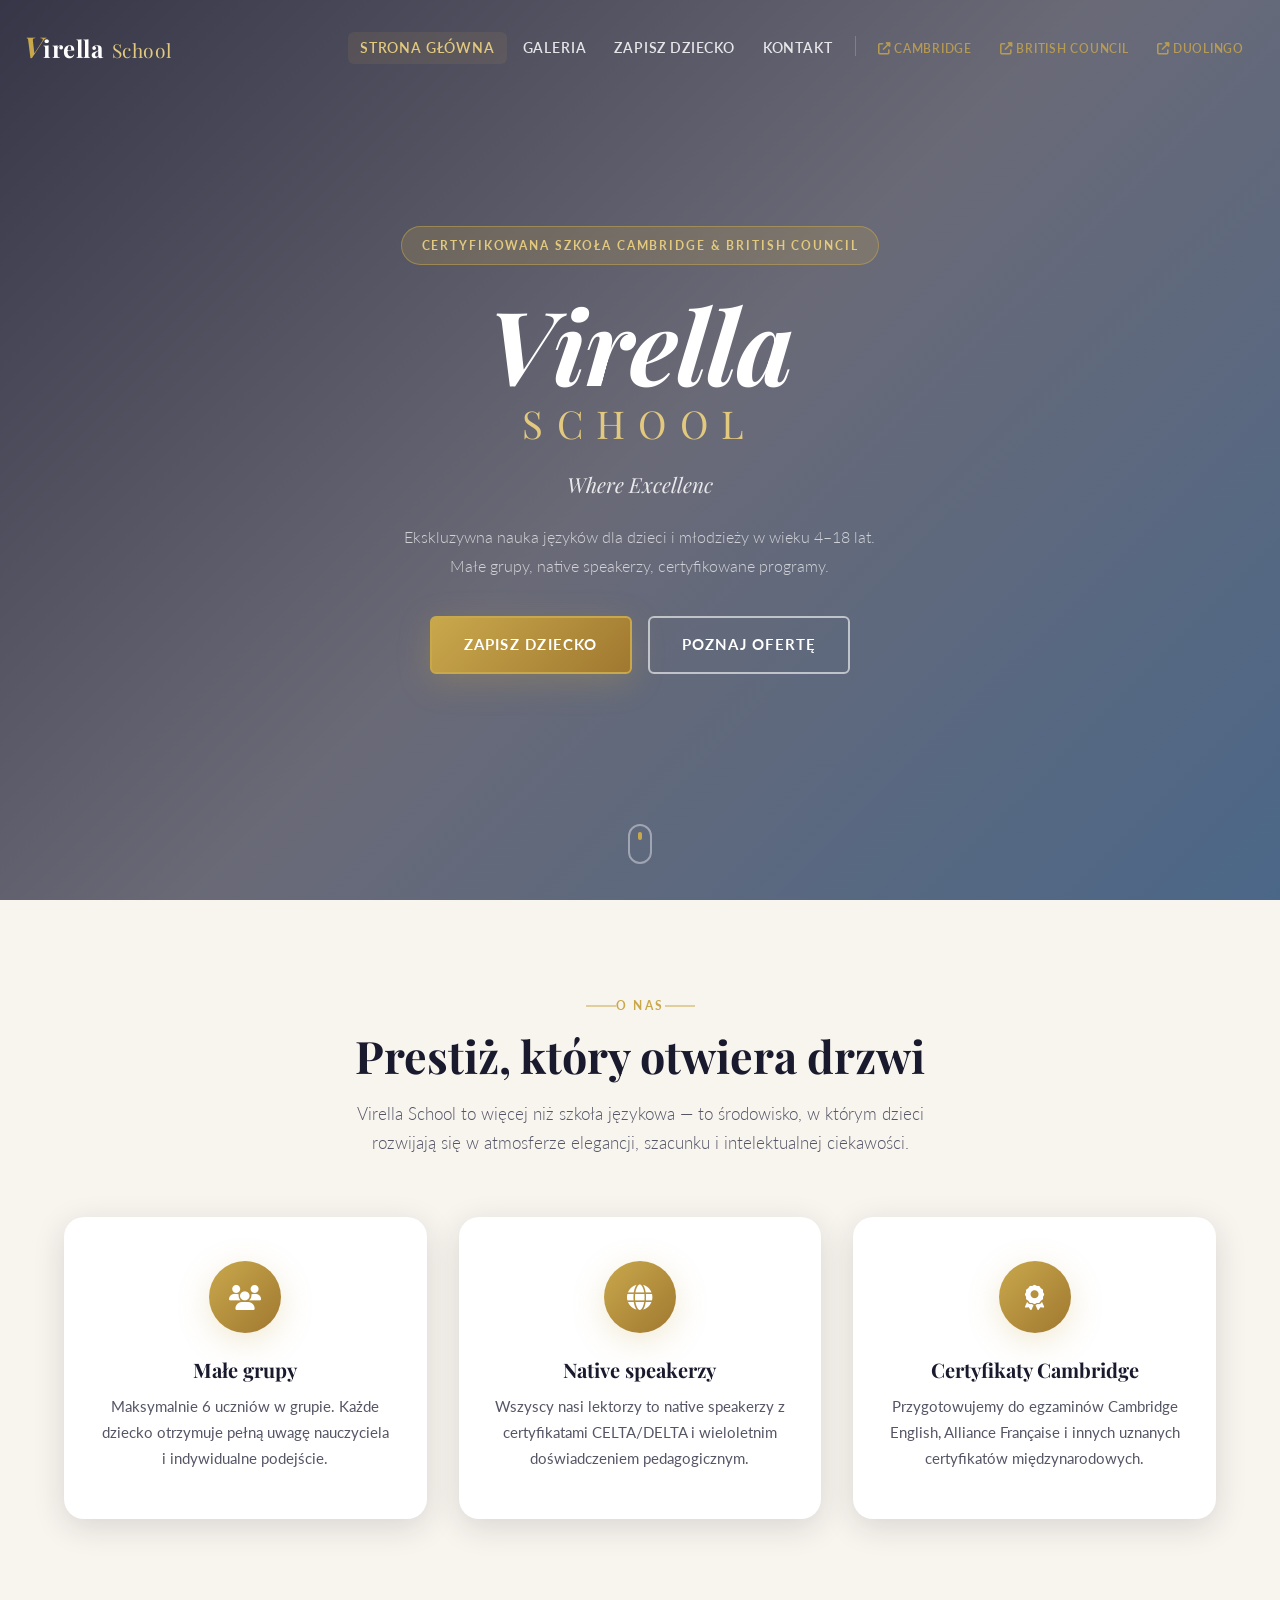
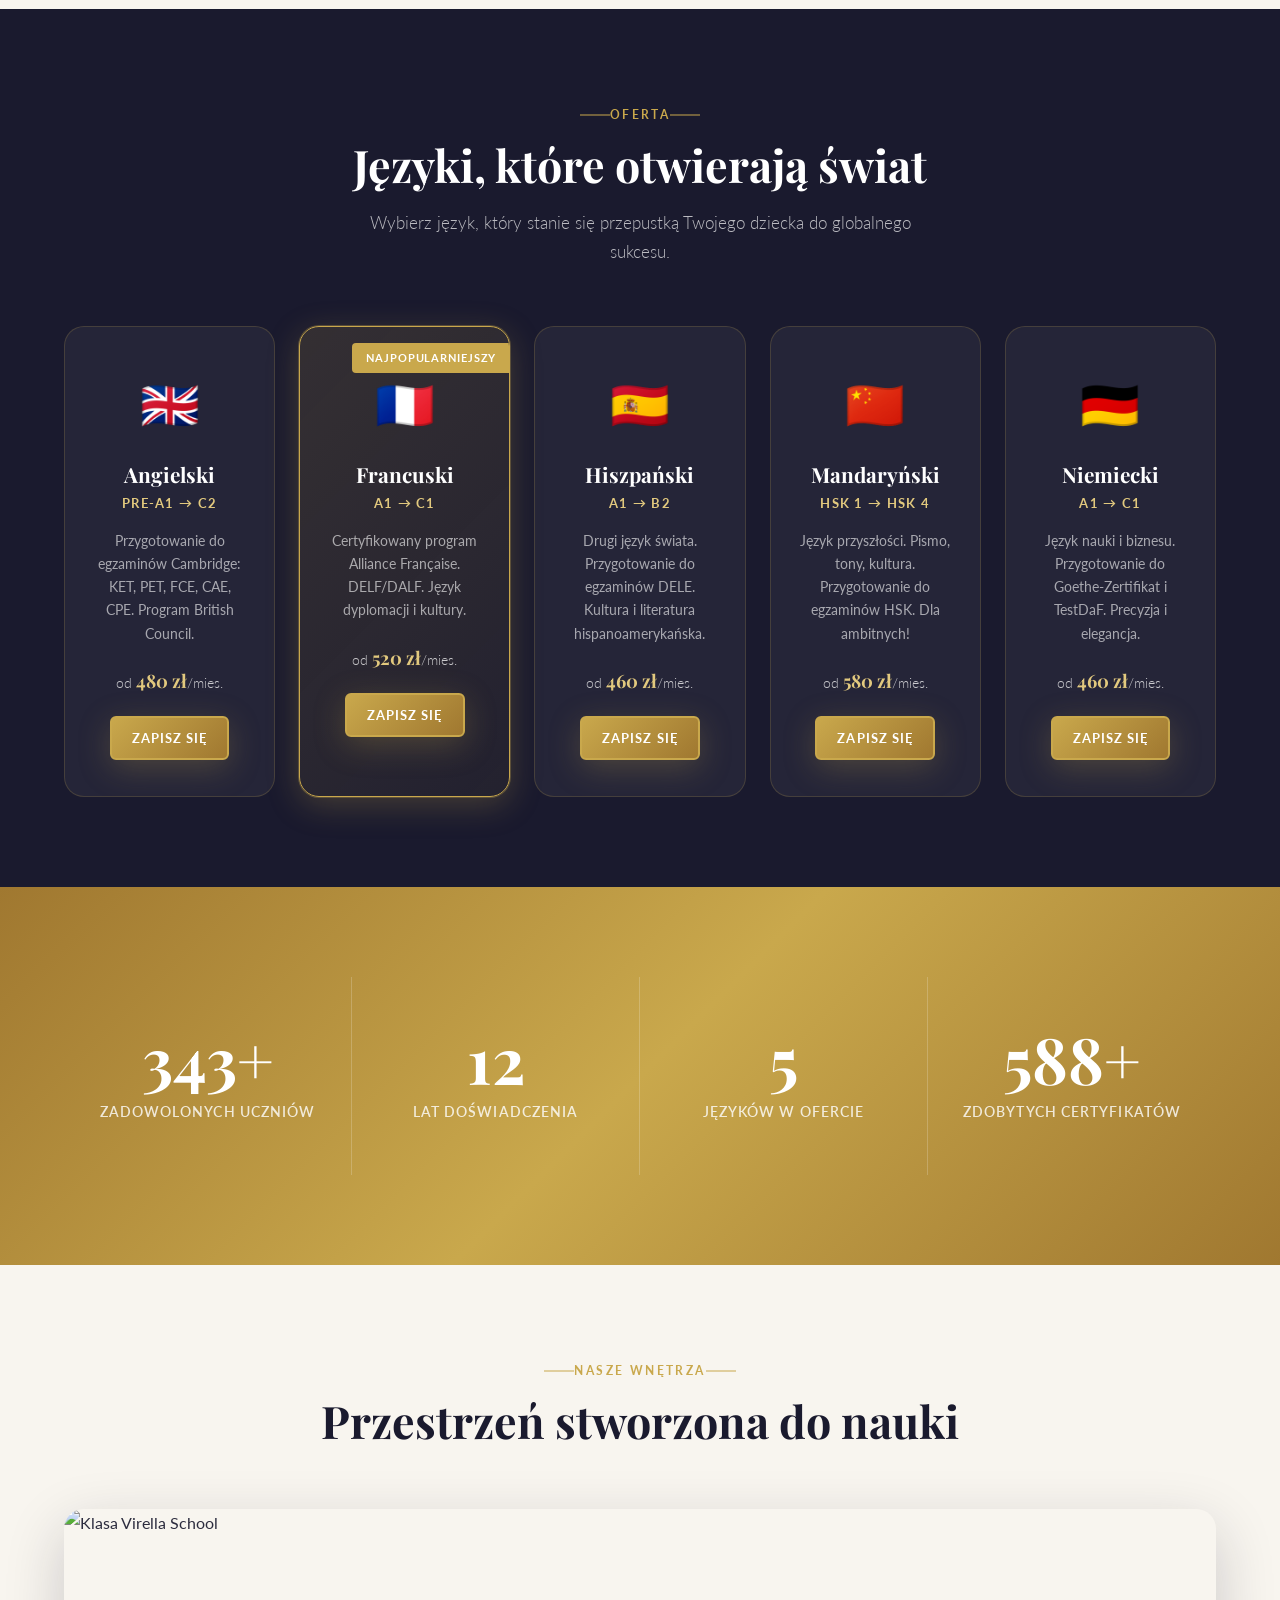
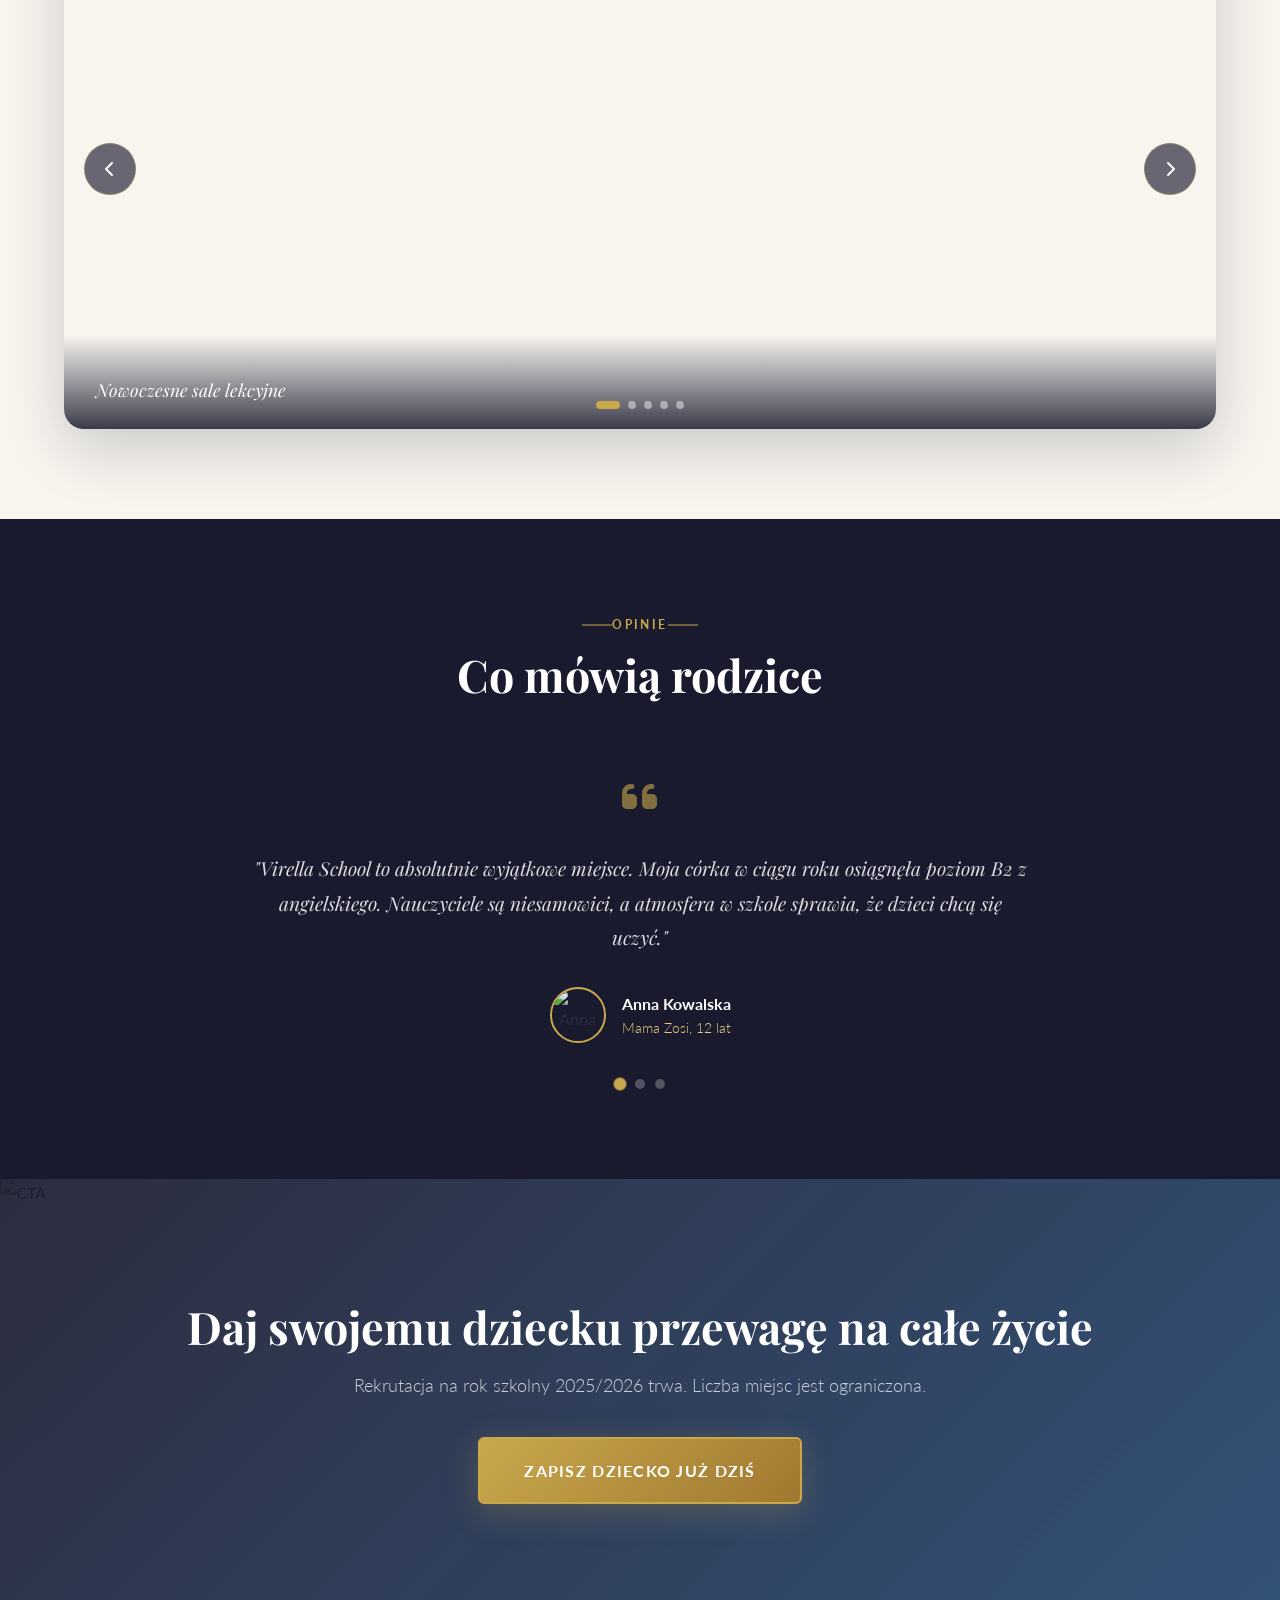
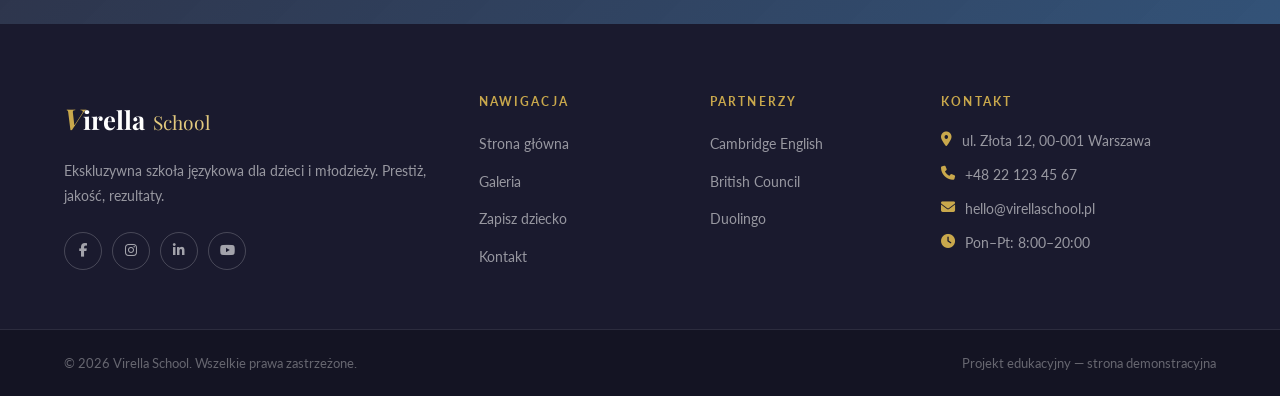
==== commit c468d545: "fix script.js" ====
--- a/index.html
+++ b/index.html
@@ -308,7 +308,7 @@
         </div>
         <div class="footer-bottom">
             <div class="container">
-                <p>&copy; 2025 Virella School. Wszelkie prawa zastrzeżone.</p>
+                <p>&copy; 2026 Virella School. Wszelkie prawa zastrzeżone.</p>
                 <p>Projekt edukacyjny — strona demonstracyjna</p>
             </div>
         </div>
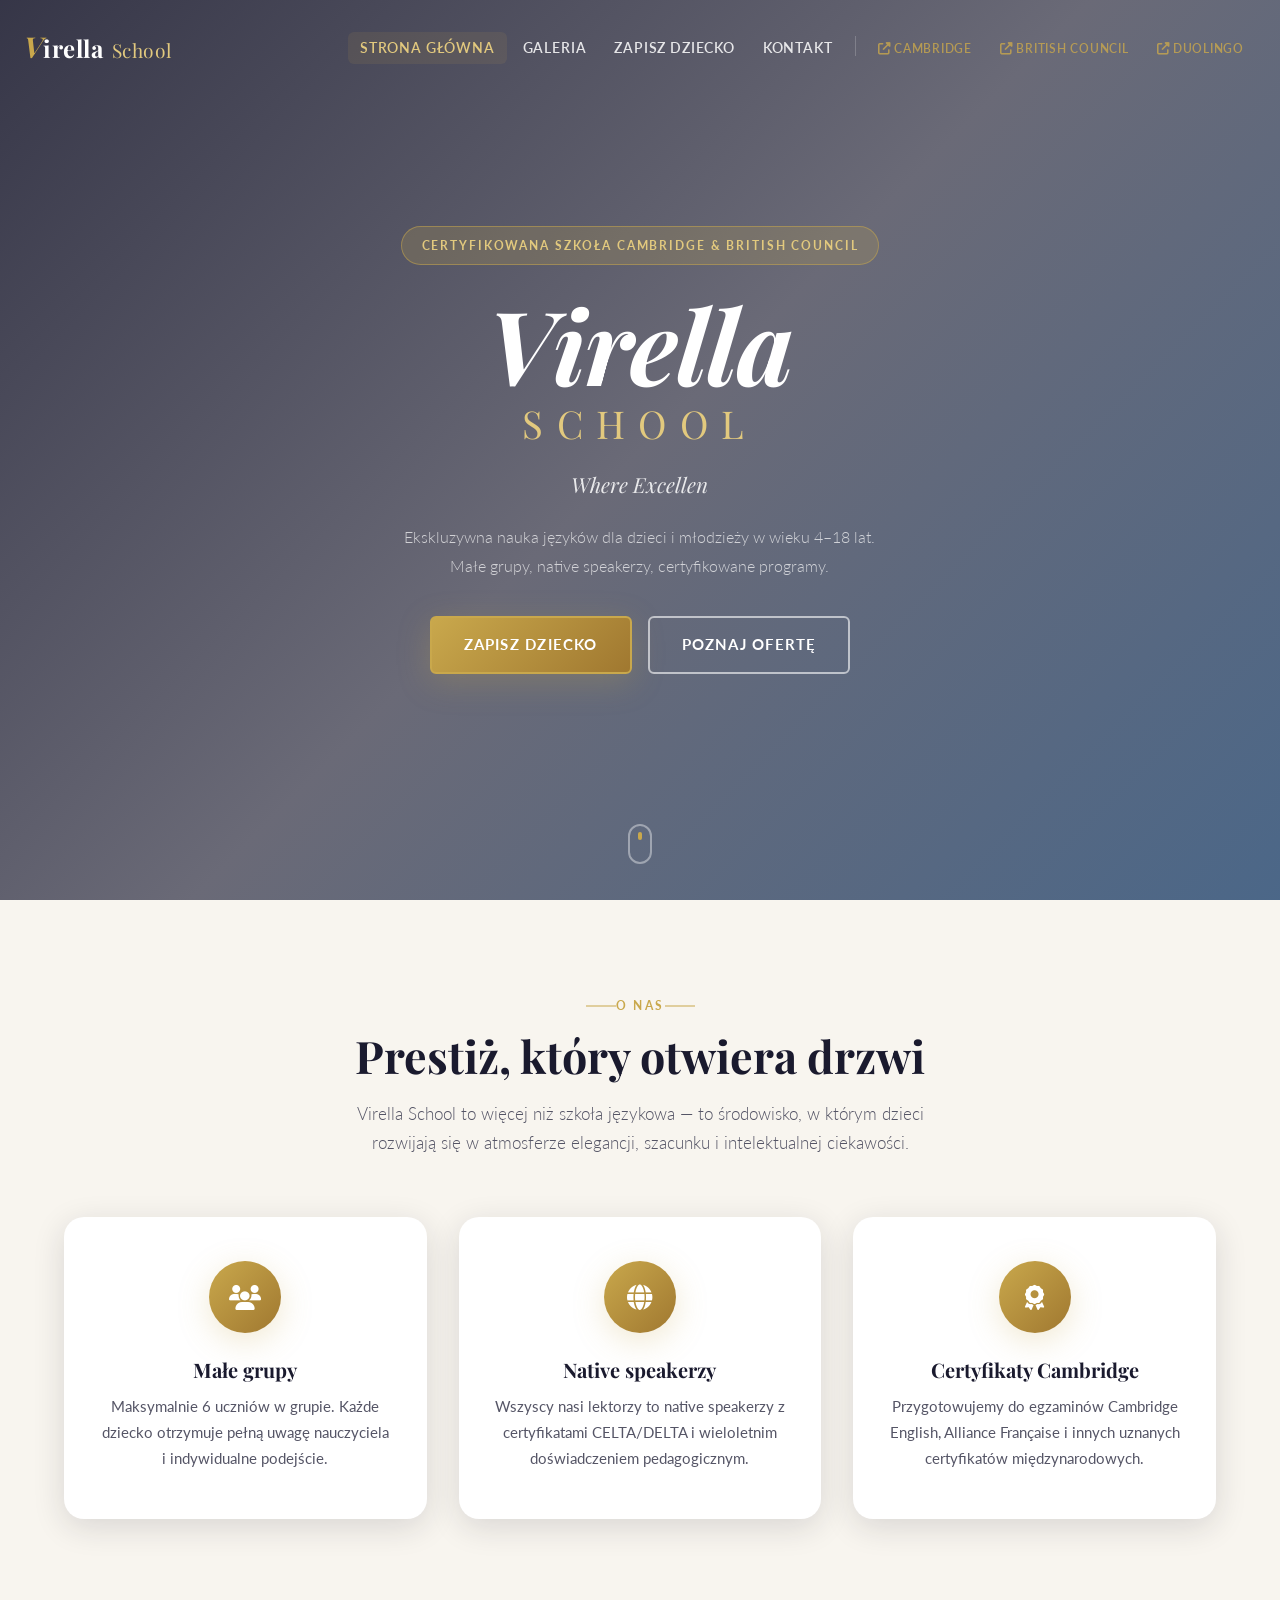
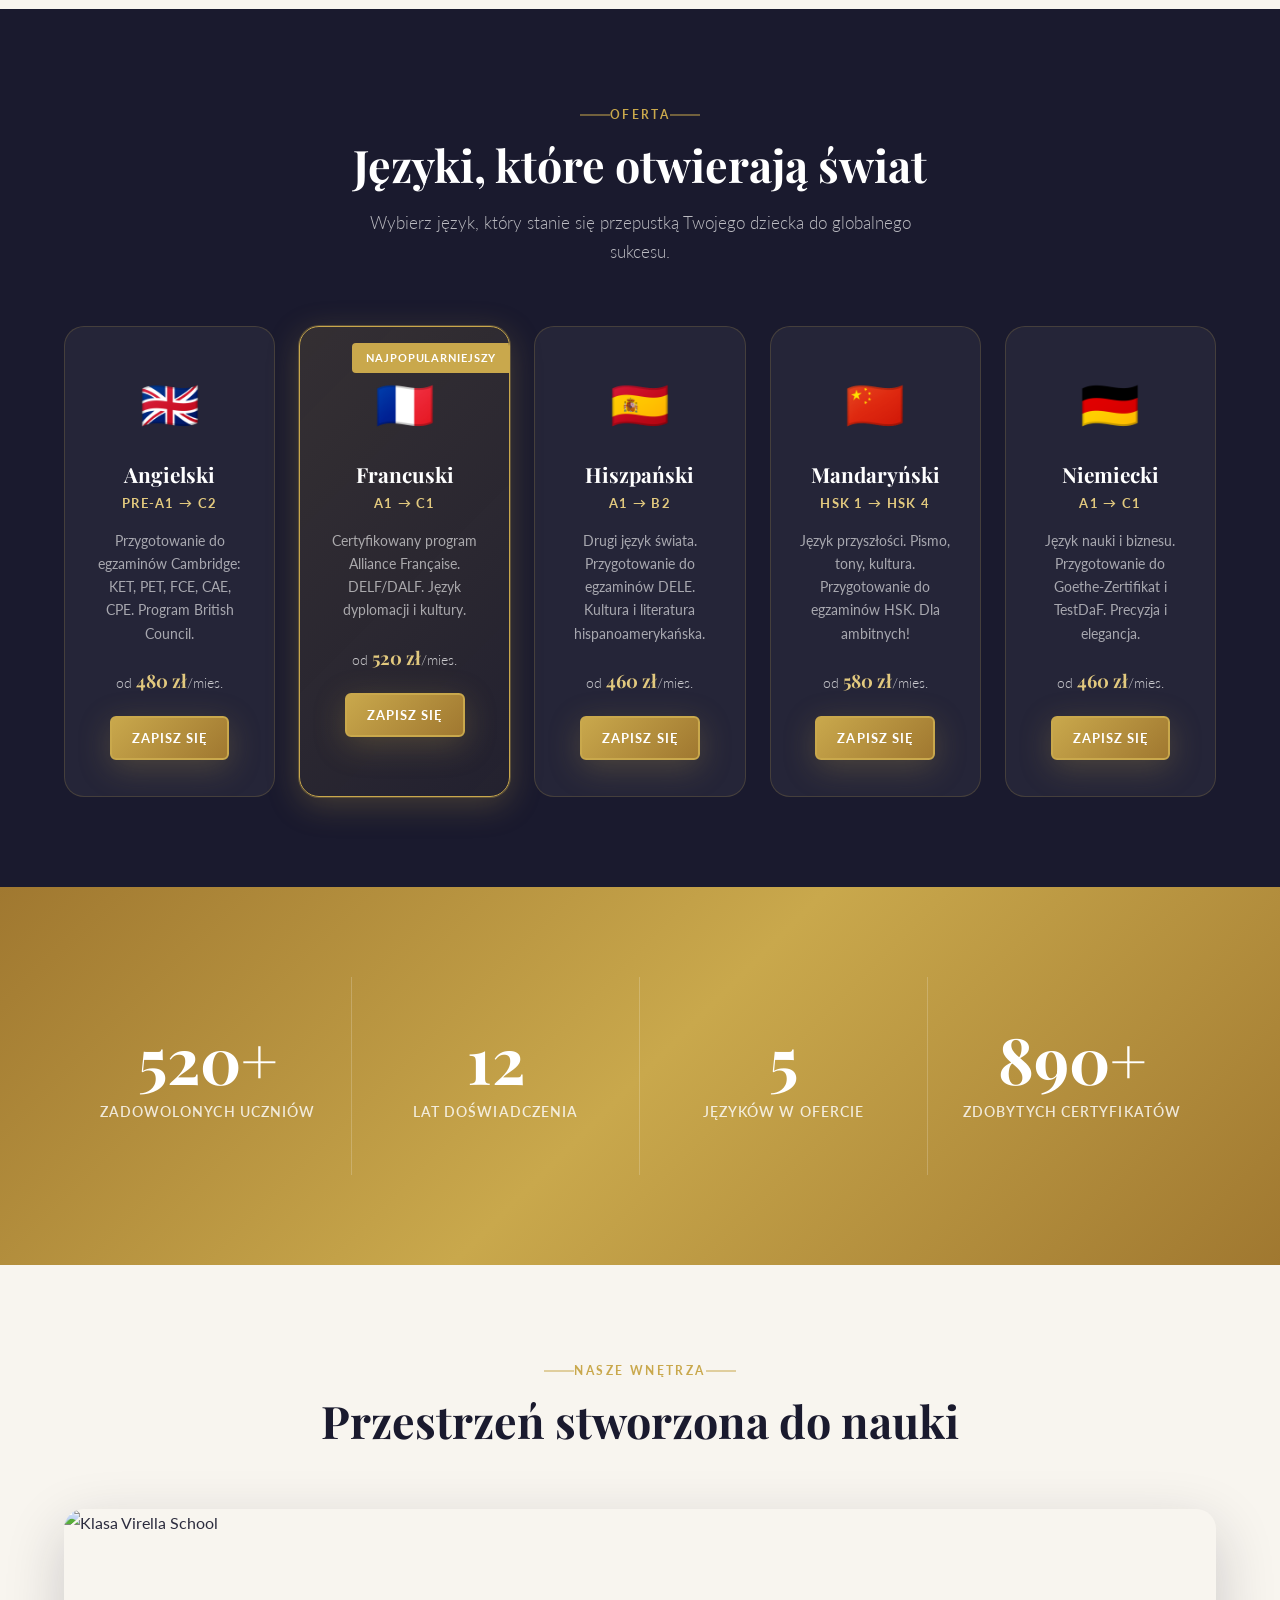
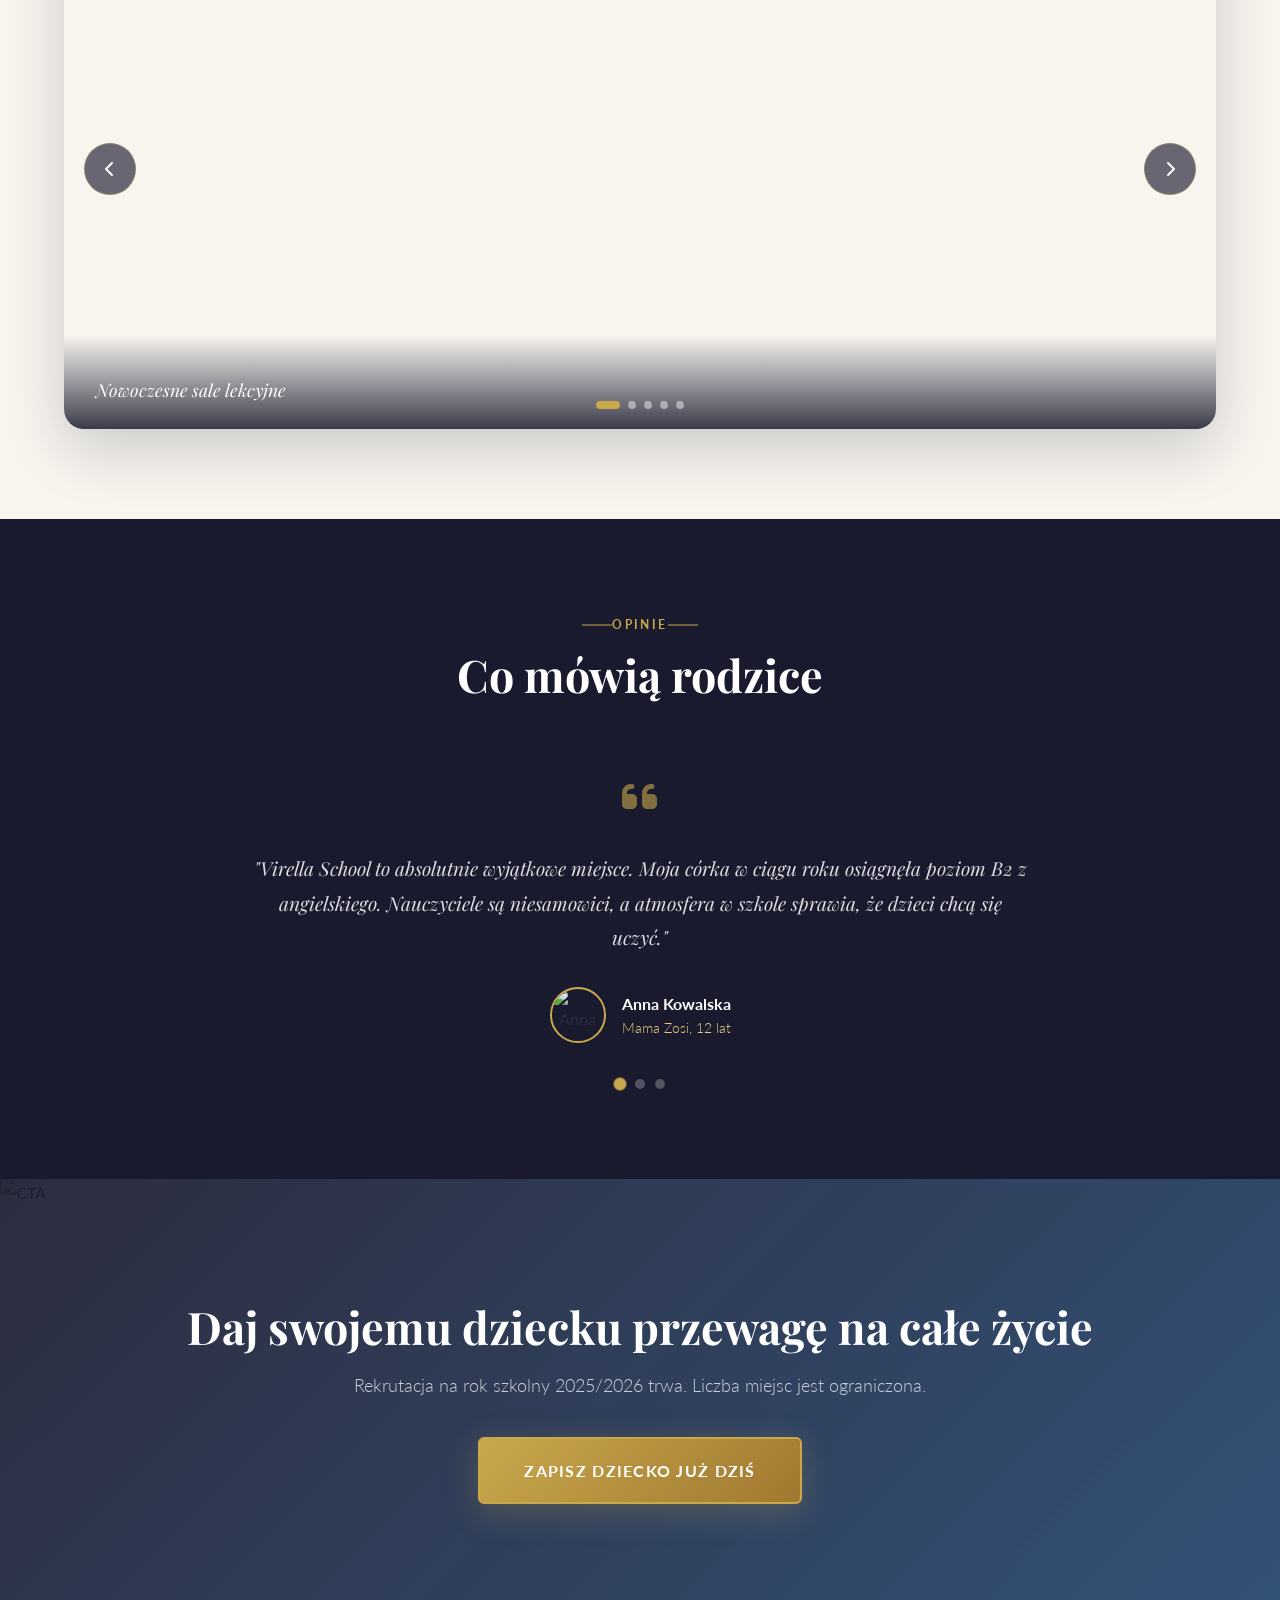
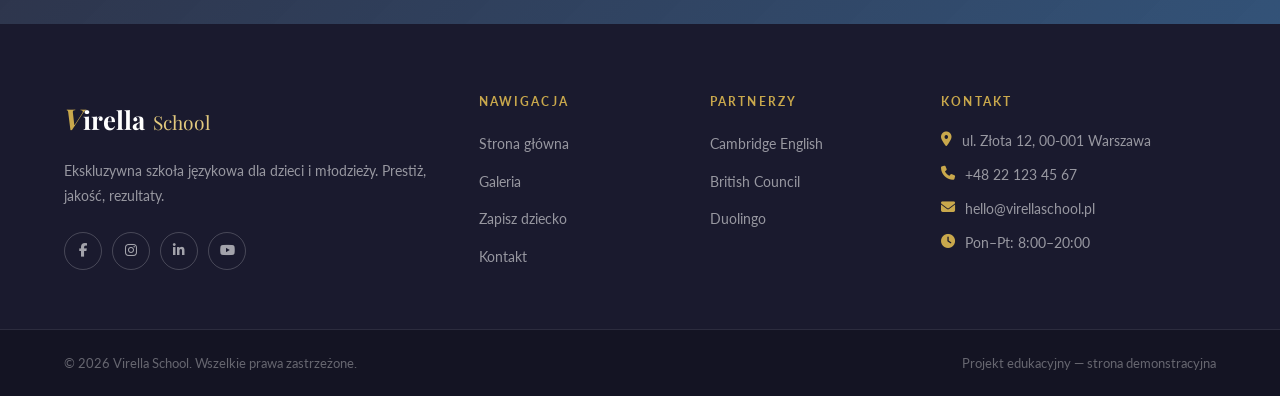
==== commit b8cdf2ad: "change file organization, separate js code to 5 different files" ====
--- a/index.html
+++ b/index.html
@@ -4,7 +4,7 @@
     <meta charset="UTF-8">
     <meta name="viewport" content="width=device-width, initial-scale=1.0">
     <title>Virella School — Where Excellence Meets Language</title>
-    <link rel="stylesheet" href="style.css">
+    <link rel="stylesheet" href="CSS/style.css">
     <link href="https://fonts.googleapis.com/css2?family=Playfair+Display:ital,wght@0,400;0,600;0,700;1,400&family=Lato:wght@300;400;700&display=swap" rel="stylesheet">
     <link rel="stylesheet" href="https://cdnjs.cloudflare.com/ajax/libs/font-awesome/6.4.0/css/all.min.css">
 </head>
@@ -37,7 +37,7 @@
     <!-- ===== HERO SECTION ===== -->
     <div class="hero" id="hero">
         <div class="hero-bg">
-            <img src="https://images.unsplash.com/photo-1503676260728-1c00da094a0b?w=1600&q=80" alt="Virella School" class="hero-img">
+            <img src="https://images.unsplash.com/photo-1456513080510-7bf3a84b82f8?w=1600&q=80" alt="Virella School" class="hero-img">
             <div class="hero-overlay"></div>
         </div>
         <div class="hero-content">
@@ -314,6 +314,7 @@
         </div>
     </footer>
 
-    <script src="script.js"></script>
+    <script src="JS/script.js"></script>
+    <script src="JS/landing.js"></script>
 </body>
 </html>
--- a/CSS/style.css
+++ b/CSS/style.css
@@ -0,0 +1,2141 @@
+/* =====================================================
+   VIRELLA SCHOOL — style.css
+   Paleta: granat #1a1a2e | złoto #c9a84c | krem #f8f5ef
+   Fonty: Playfair Display + Lato (Google Fonts)
+===================================================== */
+
+/* ===== RESET & BASE ===== */
+*, *::before, *::after {
+    margin: 0;
+    padding: 0;
+    box-sizing: border-box;
+}
+
+:root {
+    --navy:       #1a1a2e;
+    --navy-mid:   #16213e;
+    --navy-light: #0f3460;
+    --gold:       #c9a84c;
+    --gold-light: #e2c97e;
+    --gold-dark:  #a07830;
+    --cream:      #f8f5ef;
+    --cream-dark: #ede8df;
+    --white:      #ffffff;
+    --text-dark:  #2c2c3e;
+    --text-mid:   #555566;
+    --text-light: #888899;
+    --shadow-sm:  0 2px 12px rgba(26,26,46,0.08);
+    --shadow-md:  0 8px 32px rgba(26,26,46,0.14);
+    --shadow-lg:  0 20px 60px rgba(26,26,46,0.20);
+    --shadow-gold:0 8px 32px rgba(201,168,76,0.25);
+    --radius-sm:  6px;
+    --radius-md:  12px;
+    --radius-lg:  20px;
+    --transition: all 0.35s cubic-bezier(0.4, 0, 0.2, 1);
+}
+
+html {
+    scroll-behavior: smooth;
+    font-size: 16px;
+}
+
+body {
+    font-family: 'Lato', sans-serif;
+    color: var(--text-dark);
+    background: var(--white);
+    overflow-x: hidden;
+    line-height: 1.7;
+}
+
+img {
+    max-width: 100%;
+    display: block;
+}
+
+a {
+    text-decoration: none;
+    color: inherit;
+    transition: var(--transition);
+}
+
+ul {
+    list-style: none;
+}
+
+/* ===== TYPOGRAPHY ===== */
+h1, h2, h3, h4 {
+    font-family: 'Playfair Display', serif;
+    line-height: 1.25;
+}
+
+h1 { font-size: clamp(2.2rem, 5vw, 4rem); }
+h2 { font-size: clamp(1.8rem, 3.5vw, 2.8rem); }
+h3 { font-size: clamp(1.2rem, 2vw, 1.6rem); }
+h4 { font-size: 1.1rem; }
+
+/* ===== SCROLLBAR ===== */
+::-webkit-scrollbar { width: 6px; }
+::-webkit-scrollbar-track { background: var(--cream); }
+::-webkit-scrollbar-thumb { background: var(--gold); border-radius: 3px; }
+
+/* ===== CONTAINER ===== */
+.container {
+    max-width: 1200px;
+    margin: 0 auto;
+    padding: 0 24px;
+}
+
+/* ===== BUTTONS ===== */
+.btn {
+    display: inline-flex;
+    align-items: center;
+    gap: 8px;
+    padding: 14px 32px;
+    border-radius: var(--radius-sm);
+    font-family: 'Lato', sans-serif;
+    font-weight: 700;
+    font-size: 0.95rem;
+    letter-spacing: 0.08em;
+    text-transform: uppercase;
+    cursor: pointer;
+    border: 2px solid transparent;
+    transition: var(--transition);
+    position: relative;
+    overflow: hidden;
+}
+
+.btn::before {
+    content: '';
+    position: absolute;
+    inset: 0;
+    background: rgba(255,255,255,0.12);
+    opacity: 0;
+    transition: var(--transition);
+}
+
+.btn:hover::before { opacity: 1; }
+
+.btn-gold {
+    background: linear-gradient(135deg, var(--gold), var(--gold-dark));
+    color: var(--white);
+    border-color: var(--gold);
+    box-shadow: var(--shadow-gold);
+}
+
+.btn-gold:hover {
+    transform: translateY(-2px);
+    box-shadow: 0 12px 40px rgba(201,168,76,0.40);
+    background: linear-gradient(135deg, var(--gold-light), var(--gold));
+}
+
+.btn-outline {
+    background: transparent;
+    color: var(--white);
+    border-color: rgba(255,255,255,0.6);
+}
+
+.btn-outline:hover {
+    background: rgba(255,255,255,0.12);
+    border-color: var(--white);
+    transform: translateY(-2px);
+}
+
+.btn-outline-dark {
+    background: transparent;
+    color: var(--navy);
+    border-color: var(--navy);
+}
+
+.btn-outline-dark:hover {
+    background: var(--navy);
+    color: var(--white);
+    transform: translateY(-2px);
+}
+
+.btn-sm {
+    padding: 9px 20px;
+    font-size: 0.82rem;
+}
+
+.btn-lg {
+    padding: 18px 44px;
+    font-size: 1rem;
+}
+
+/* ===== NAVBAR ===== */
+.navbar {
+    position: fixed;
+    top: 0;
+    left: 0;
+    right: 0;
+    z-index: 1000;
+    padding: 22px 0;
+    transition: var(--transition);
+    background: transparent;
+}
+
+.navbar.scrolled {
+    background: rgba(26, 26, 46, 0.97);
+    backdrop-filter: blur(12px);
+    -webkit-backdrop-filter: blur(12px);
+    padding: 14px 0;
+    box-shadow: 0 4px 30px rgba(0,0,0,0.25);
+}
+
+.nav-container {
+    max-width: 1300px;
+    margin: 0 auto;
+    padding: 0 24px;
+    display: flex;
+    align-items: center;
+    justify-content: space-between;
+    gap: 20px;
+}
+
+.nav-logo {
+    font-family: 'Playfair Display', serif;
+    font-size: 1.5rem;
+    font-weight: 700;
+    color: var(--white);
+    letter-spacing: 0.02em;
+    white-space: nowrap;
+}
+
+.nav-logo a {
+    color: var(--white);
+}
+
+.logo-v {
+    color: var(--gold);
+    font-style: italic;
+    font-size: 1.8rem;
+}
+
+.logo-school {
+    color: var(--gold-light);
+    font-weight: 300;
+    font-size: 1.2rem;
+    margin-left: 2px;
+}
+
+.nav-links {
+    display: flex;
+    align-items: center;
+    gap: 4px;
+    flex-wrap: wrap;
+}
+
+.nav-links li a {
+    color: rgba(255,255,255,0.85);
+    font-size: 0.85rem;
+    font-weight: 600;
+    letter-spacing: 0.06em;
+    text-transform: uppercase;
+    padding: 8px 12px;
+    border-radius: var(--radius-sm);
+    transition: var(--transition);
+    white-space: nowrap;
+}
+
+.nav-links li a:hover,
+.nav-links li a.active {
+    color: var(--gold);
+    background: rgba(201,168,76,0.10);
+}
+
+.nav-links li a.active {
+    color: var(--gold-light);
+}
+
+.nav-external {
+    color: rgba(201,168,76,0.80) !important;
+    font-size: 0.78rem !important;
+}
+
+.nav-external:hover {
+    color: var(--gold) !important;
+}
+
+.nav-divider {
+    width: 1px;
+    height: 20px;
+    background: rgba(255,255,255,0.2);
+    margin: 0 6px;
+}
+
+/* Hamburger */
+.hamburger {
+    display: none;
+    flex-direction: column;
+    gap: 5px;
+    background: none;
+    border: none;
+    cursor: pointer;
+    padding: 6px;
+    z-index: 1100;
+}
+
+.hamburger span {
+    display: block;
+    width: 26px;
+    height: 2px;
+    background: var(--white);
+    border-radius: 2px;
+    transition: var(--transition);
+}
+
+.hamburger.open span:nth-child(1) {
+    transform: translateY(7px) rotate(45deg);
+}
+.hamburger.open span:nth-child(2) {
+    opacity: 0;
+}
+.hamburger.open span:nth-child(3) {
+    transform: translateY(-7px) rotate(-45deg);
+}
+
+/* ===== SECTIONS ===== */
+.section {
+    padding: 90px 0;
+}
+
+.section-light {
+    background: var(--cream);
+}
+
+.section-dark {
+    background: var(--navy);
+}
+
+.section-gold {
+    background: linear-gradient(135deg, var(--gold-dark) 0%, var(--gold) 50%, var(--gold-dark) 100%);
+}
+
+/* Section Headers */
+.section-header {
+    text-align: center;
+    margin-bottom: 60px;
+}
+
+.section-header-light {
+    text-align: center;
+    margin-bottom: 60px;
+}
+
+.section-label {
+    display: inline-block;
+    font-size: 0.75rem;
+    font-weight: 700;
+    letter-spacing: 0.2em;
+    text-transform: uppercase;
+    color: var(--gold);
+    margin-bottom: 12px;
+    position: relative;
+    padding: 0 20px;
+}
+
+.section-label::before,
+.section-label::after {
+    content: '';
+    position: absolute;
+    top: 50%;
+    width: 30px;
+    height: 1px;
+    background: var(--gold);
+    transform: translateY(-50%);
+}
+
+.section-label::before { right: 100%; margin-right: -20px; }
+.section-label::after  { left: 100%;  margin-left: -20px; }
+
+.section-label-gold {
+    color: var(--gold);
+}
+
+.section-title {
+    color: var(--navy);
+    margin-bottom: 16px;
+}
+
+.section-title-light {
+    color: var(--white);
+}
+
+.section-desc {
+    color: var(--text-mid);
+    font-size: 1.05rem;
+    max-width: 600px;
+    margin: 0 auto;
+    font-weight: 300;
+}
+
+.section-desc-light {
+    color: rgba(255,255,255,0.70);
+}
+
+/* ===== HERO ===== */
+.hero {
+    position: relative;
+    height: 100vh;
+    min-height: 700px;
+    display: flex;
+    align-items: center;
+    justify-content: center;
+    overflow: hidden;
+}
+
+.hero-bg {
+    position: absolute;
+    inset: 0;
+    z-index: 0;
+}
+
+.hero-img {
+    width: 100%;
+    height: 100%;
+    object-fit: cover;
+    object-position: center;
+    transform: scale(1.05);
+    animation: heroZoom 12s ease-in-out infinite alternate;
+}
+
+@keyframes heroZoom {
+    from { transform: scale(1.05); }
+    to   { transform: scale(1.12); }
+}
+
+.hero-overlay {
+    position: absolute;
+    inset: 0;
+    background: linear-gradient(
+        135deg,
+        rgba(26,26,46,0.88) 0%,
+        rgba(26,26,46,0.65) 50%,
+        rgba(15,52,96,0.75) 100%
+    );
+}
+
+.hero-content {
+    position: relative;
+    z-index: 2;
+    text-align: center;
+    color: var(--white);
+    padding: 0 24px;
+    max-width: 860px;
+    animation: fadeInUp 1s ease both;
+}
+
+@keyframes fadeInUp {
+    from { opacity: 0; transform: translateY(40px); }
+    to   { opacity: 1; transform: translateY(0); }
+}
+
+.hero-badge {
+    display: inline-block;
+    background: rgba(201,168,76,0.20);
+    border: 1px solid rgba(201,168,76,0.50);
+    color: var(--gold-light);
+    font-size: 0.78rem;
+    font-weight: 700;
+    letter-spacing: 0.15em;
+    text-transform: uppercase;
+    padding: 8px 20px;
+    border-radius: 30px;
+    margin-bottom: 28px;
+    backdrop-filter: blur(6px);
+}
+
+.hero-title {
+    display: block;
+    margin-bottom: 10px;
+}
+
+.hero-title-main {
+    display: block;
+    font-family: 'Playfair Display', serif;
+    font-size: clamp(3.5rem, 8vw, 7rem);
+    font-weight: 700;
+    font-style: italic;
+    color: var(--white);
+    line-height: 1;
+    letter-spacing: -0.01em;
+}
+
+.hero-title-sub {
+    display: block;
+    font-family: 'Playfair Display', serif;
+    font-size: clamp(1.4rem, 3vw, 2.4rem);
+    font-weight: 300;
+    color: var(--gold-light);
+    letter-spacing: 0.35em;
+    text-transform: uppercase;
+    margin-top: 4px;
+}
+
+.hero-tagline {
+    font-size: clamp(1rem, 2vw, 1.3rem);
+    font-style: italic;
+    color: rgba(255,255,255,0.85);
+    margin: 20px 0 14px;
+    min-height: 2em;
+    font-family: 'Playfair Display', serif;
+}
+
+.hero-desc {
+    font-size: 1rem;
+    color: rgba(255,255,255,0.70);
+    font-weight: 300;
+    margin-bottom: 36px;
+    line-height: 1.8;
+}
+
+.hero-buttons {
+    display: flex;
+    gap: 16px;
+    justify-content: center;
+    flex-wrap: wrap;
+}
+
+.hero-scroll-indicator {
+    position: absolute;
+    bottom: 36px;
+    left: 50%;
+    transform: translateX(-50%);
+    z-index: 2;
+}
+
+.hero-scroll-indicator span {
+    display: block;
+    width: 24px;
+    height: 40px;
+    border: 2px solid rgba(255,255,255,0.4);
+    border-radius: 12px;
+    position: relative;
+}
+
+.hero-scroll-indicator span::after {
+    content: '';
+    position: absolute;
+    top: 6px;
+    left: 50%;
+    transform: translateX(-50%);
+    width: 4px;
+    height: 8px;
+    background: var(--gold);
+    border-radius: 2px;
+    animation: scrollBounce 2s infinite;
+}
+
+@keyframes scrollBounce {
+    0%, 100% { top: 6px; opacity: 1; }
+    50%       { top: 18px; opacity: 0.3; }
+}
+
+/* ===== PAGE HERO (podstrony) ===== */
+.page-hero {
+    position: relative;
+    height: 50vh;
+    min-height: 380px;
+    display: flex;
+    align-items: center;
+    justify-content: center;
+    overflow: hidden;
+    margin-top: 0;
+}
+
+.page-hero-bg {
+    position: absolute;
+    inset: 0;
+}
+
+.page-hero-bg img {
+    width: 100%;
+    height: 100%;
+    object-fit: cover;
+    object-position: center 30%;
+}
+
+.page-hero-overlay {
+    position: absolute;
+    inset: 0;
+    background: linear-gradient(135deg, rgba(26,26,46,0.85), rgba(15,52,96,0.70));
+}
+
+.page-hero-content {
+    position: relative;
+    z-index: 2;
+    text-align: center;
+    color: var(--white);
+    padding: 80px 24px 0;
+    animation: fadeInUp 0.8s ease both;
+}
+
+.page-hero-content h1 {
+    color: var(--white);
+    margin: 12px 0 10px;
+}
+
+.page-hero-content p {
+    color: rgba(255,255,255,0.75);
+    font-size: 1.05rem;
+    font-weight: 300;
+}
+
+/* ===== FEATURES GRID ===== */
+.features-grid {
+    display: grid;
+    grid-template-columns: repeat(3, 1fr);
+    gap: 32px;
+}
+
+.feature-card {
+    background: var(--white);
+    border-radius: var(--radius-lg);
+    padding: 44px 36px;
+    text-align: center;
+    box-shadow: var(--shadow-md);
+    transition: var(--transition);
+    border-bottom: 3px solid transparent;
+    opacity: 0;
+    transform: translateY(30px);
+}
+
+.feature-card.visible {
+    opacity: 1;
+    transform: translateY(0);
+    transition: opacity 0.6s ease, transform 0.6s ease, box-shadow 0.35s ease, border-color 0.35s ease;
+}
+
+.feature-card:hover {
+    transform: translateY(-8px);
+    box-shadow: var(--shadow-lg);
+    border-bottom-color: var(--gold);
+}
+
+.feature-icon {
+    width: 72px;
+    height: 72px;
+    background: linear-gradient(135deg, var(--gold), var(--gold-dark));
+    border-radius: 50%;
+    display: flex;
+    align-items: center;
+    justify-content: center;
+    margin: 0 auto 24px;
+    font-size: 1.6rem;
+    color: var(--white);
+    box-shadow: var(--shadow-gold);
+}
+
+.feature-card h3 {
+    color: var(--navy);
+    margin-bottom: 12px;
+    font-size: 1.25rem;
+}
+
+.feature-card p {
+    color: var(--text-mid);
+    font-size: 0.95rem;
+    line-height: 1.7;
+}
+
+/* ===== LANGUAGES GRID ===== */
+.languages-grid {
+    display: grid;
+    grid-template-columns: repeat(auto-fit, minmax(200px, 1fr));
+    gap: 24px;
+}
+
+.lang-card {
+    background: rgba(255,255,255,0.05);
+    border: 1px solid rgba(201,168,76,0.20);
+    border-radius: var(--radius-lg);
+    padding: 36px 28px;
+    text-align: center;
+    transition: var(--transition);
+    position: relative;
+    overflow: hidden;
+    opacity: 0;
+    transform: translateY(30px);
+}
+
+.lang-card.visible {
+    opacity: 1;
+    transform: translateY(0);
+    transition: opacity 0.6s ease, transform 0.6s ease, background 0.35s ease, box-shadow 0.35s ease;
+}
+
+.lang-card::before {
+    content: '';
+    position: absolute;
+    inset: 0;
+    background: linear-gradient(135deg, rgba(201,168,76,0.08), transparent);
+    opacity: 0;
+    transition: var(--transition);
+}
+
+.lang-card:hover {
+    background: rgba(255,255,255,0.09);
+    border-color: var(--gold);
+    transform: translateY(-6px);
+    box-shadow: 0 20px 50px rgba(0,0,0,0.30);
+}
+
+.lang-card:hover::before { opacity: 1; }
+
+.lang-card-featured {
+    background: linear-gradient(135deg, rgba(201,168,76,0.15), rgba(201,168,76,0.05));
+    border-color: var(--gold);
+    box-shadow: 0 0 0 1px rgba(201,168,76,0.30), var(--shadow-gold);
+}
+
+.lang-badge {
+    position: absolute;
+    top: 16px;
+    right: -1px;
+    background: var(--gold);
+    color: var(--white);
+    font-size: 0.7rem;
+    font-weight: 700;
+    letter-spacing: 0.08em;
+    text-transform: uppercase;
+    padding: 5px 14px;
+    border-radius: 4px 0 0 4px;
+}
+
+.lang-flag {
+    font-size: 3rem;
+    margin-bottom: 16px;
+    display: block;
+}
+
+.lang-card h3 {
+    color: var(--white);
+    font-size: 1.3rem;
+    margin-bottom: 6px;
+}
+
+.lang-level {
+    color: var(--gold-light);
+    font-size: 0.8rem;
+    font-weight: 700;
+    letter-spacing: 0.1em;
+    text-transform: uppercase;
+    margin-bottom: 14px;
+}
+
+.lang-desc {
+    color: rgba(255,255,255,0.60);
+    font-size: 0.88rem;
+    line-height: 1.65;
+    margin-bottom: 20px;
+}
+
+.lang-price {
+    color: rgba(255,255,255,0.75);
+    font-size: 0.9rem;
+    margin-bottom: 20px;
+    font-weight: 300;
+}
+
+.lang-price span {
+    color: var(--gold-light);
+    font-weight: 700;
+    font-size: 1.15rem;
+    font-family: 'Playfair Display', serif;
+}
+
+/* ===== STATS ===== */
+.stats-grid {
+    display: grid;
+    grid-template-columns: repeat(4, 1fr);
+    gap: 0;
+}
+
+.stat-item {
+    text-align: center;
+    padding: 50px 20px;
+    border-right: 1px solid rgba(255,255,255,0.20);
+}
+
+.stat-item:last-child {
+    border-right: none;
+}
+
+.stat-number {
+    font-family: 'Playfair Display', serif;
+    font-size: clamp(2.5rem, 5vw, 4rem);
+    font-weight: 700;
+    color: var(--white);
+    line-height: 1;
+    margin-bottom: 10px;
+}
+
+.stat-label {
+    color: rgba(255,255,255,0.80);
+    font-size: 0.85rem;
+    font-weight: 600;
+    letter-spacing: 0.08em;
+    text-transform: uppercase;
+}
+
+/* ===== SLIDER ===== */
+.slider-wrapper {
+    position: relative;
+    border-radius: var(--radius-lg);
+    overflow: hidden;
+    box-shadow: var(--shadow-lg);
+}
+
+.slider-container {
+    position: relative;
+    height: 520px;
+}
+
+.slide {
+    position: absolute;
+    inset: 0;
+    opacity: 0;
+    transition: opacity 0.7s ease;
+}
+
+.slide.active {
+    opacity: 1;
+}
+
+.slide img {
+    width: 100%;
+    height: 100%;
+    object-fit: cover;
+}
+
+.slide-caption {
+    position: absolute;
+    bottom: 0;
+    left: 0;
+    right: 0;
+    background: linear-gradient(transparent, rgba(26,26,46,0.85));
+    color: var(--white);
+    padding: 40px 32px 24px;
+    font-family: 'Playfair Display', serif;
+    font-size: 1.1rem;
+    font-style: italic;
+}
+
+.slider-btn {
+    position: absolute;
+    top: 50%;
+    transform: translateY(-50%);
+    z-index: 10;
+    background: rgba(26,26,46,0.65);
+    backdrop-filter: blur(6px);
+    border: 1px solid rgba(201,168,76,0.35);
+    color: var(--white);
+    width: 52px;
+    height: 52px;
+    border-radius: 50%;
+    cursor: pointer;
+    font-size: 1rem;
+    transition: var(--transition);
+    display: flex;
+    align-items: center;
+    justify-content: center;
+}
+
+.slider-btn:hover {
+    background: var(--gold);
+    border-color: var(--gold);
+    transform: translateY(-50%) scale(1.08);
+}
+
+.slider-prev { left: 20px; }
+.slider-next { right: 20px; }
+
+.slider-dots {
+    position: absolute;
+    bottom: 20px;
+    left: 50%;
+    transform: translateX(-50%);
+    display: flex;
+    gap: 8px;
+    z-index: 10;
+}
+
+.slider-dot {
+    width: 8px;
+    height: 8px;
+    border-radius: 50%;
+    background: rgba(255,255,255,0.45);
+    border: none;
+    cursor: pointer;
+    transition: var(--transition);
+    padding: 0;
+}
+
+.slider-dot.active {
+    background: var(--gold);
+    width: 24px;
+    border-radius: 4px;
+}
+
+/* ===== TESTIMONIALS ===== */
+.testimonials-slider {
+    max-width: 780px;
+    margin: 0 auto;
+    position: relative;
+    min-height: 260px;
+}
+
+.testimonial {
+    display: none;
+    text-align: center;
+    animation: fadeInUp 0.5s ease both;
+}
+
+.testimonial.active {
+    display: block;
+}
+
+.testimonial-quote {
+    color: var(--gold);
+    font-size: 2.5rem;
+    margin-bottom: 20px;
+    opacity: 0.6;
+}
+
+.testimonial-text {
+    font-family: 'Playfair Display', serif;
+    font-size: clamp(1rem, 2vw, 1.2rem);
+    font-style: italic;
+    color: rgba(255,255,255,0.85);
+    line-height: 1.8;
+    margin-bottom: 32px;
+}
+
+.testimonial-author {
+    display: flex;
+    align-items: center;
+    justify-content: center;
+    gap: 16px;
+}
+
+.testimonial-author img {
+    width: 56px;
+    height: 56px;
+    border-radius: 50%;
+    object-fit: cover;
+    border: 2px solid var(--gold);
+}
+
+.testimonial-author strong {
+    display: block;
+    color: var(--white);
+    font-size: 1rem;
+}
+
+.testimonial-author span {
+    display: block;
+    color: var(--gold-light);
+    font-size: 0.85rem;
+    font-weight: 300;
+}
+
+.testimonial-nav {
+    display: flex;
+    justify-content: center;
+    gap: 10px;
+    margin-top: 36px;
+}
+
+.testimonial-dot {
+    width: 10px;
+    height: 10px;
+    border-radius: 50%;
+    background: rgba(255,255,255,0.25);
+    border: none;
+    cursor: pointer;
+    transition: var(--transition);
+    padding: 0;
+}
+
+.testimonial-dot.active {
+    background: var(--gold);
+    transform: scale(1.3);
+}
+
+/* ===== CTA BANNER ===== */
+.cta-banner {
+    position: relative;
+    padding: 120px 0;
+    overflow: hidden;
+}
+
+.cta-bg {
+    position: absolute;
+    inset: 0;
+}
+
+.cta-bg img {
+    width: 100%;
+    height: 100%;
+    object-fit: cover;
+}
+
+.cta-overlay {
+    position: absolute;
+    inset: 0;
+    background: linear-gradient(135deg, rgba(26,26,46,0.92), rgba(15,52,96,0.85));
+}
+
+.cta-content {
+    position: relative;
+    z-index: 2;
+    text-align: center;
+    color: var(--white);
+}
+
+.cta-content h2 {
+    color: var(--white);
+    margin-bottom: 16px;
+}
+
+.cta-content p {
+    color: rgba(255,255,255,0.75);
+    font-size: 1.1rem;
+    margin-bottom: 36px;
+    font-weight: 300;
+}
+
+/* ===== FOOTER ===== */
+.footer {
+    background: var(--navy);
+}
+
+.footer-top {
+    padding: 70px 0 50px;
+    border-bottom: 1px solid rgba(255,255,255,0.08);
+}
+
+.footer-grid {
+    display: grid;
+    grid-template-columns: 2fr 1fr 1fr 1.5fr;
+    gap: 48px;
+}
+
+.footer-logo {
+    font-family: 'Playfair Display', serif;
+    font-size: 1.6rem;
+    font-weight: 700;
+    color: var(--white);
+    margin-bottom: 16px;
+}
+
+.footer-brand p {
+    color: rgba(255,255,255,0.55);
+    font-size: 0.9rem;
+    line-height: 1.7;
+    margin-bottom: 24px;
+}
+
+.social-links {
+    display: flex;
+    gap: 10px;
+}
+
+.social-links a {
+    width: 38px;
+    height: 38px;
+    border-radius: 50%;
+    border: 1px solid rgba(255,255,255,0.20);
+    display: flex;
+    align-items: center;
+    justify-content: center;
+    color: rgba(255,255,255,0.60);
+    font-size: 0.85rem;
+    transition: var(--transition);
+}
+
+.social-links a:hover {
+    background: var(--gold);
+    border-color: var(--gold);
+    color: var(--white);
+    transform: translateY(-3px);
+}
+
+.footer-col h4 {
+    font-family: 'Lato', sans-serif;
+    font-size: 0.75rem;
+    font-weight: 700;
+    letter-spacing: 0.18em;
+    text-transform: uppercase;
+    color: var(--gold);
+    margin-bottom: 20px;
+}
+
+.footer-col ul li {
+    margin-bottom: 10px;
+}
+
+.footer-col ul li a {
+    color: rgba(255,255,255,0.55);
+    font-size: 0.9rem;
+    transition: var(--transition);
+}
+
+.footer-col ul li a:hover {
+    color: var(--gold-light);
+    padding-left: 6px;
+}
+
+.footer-contact li {
+    color: rgba(255,255,255,0.55);
+    font-size: 0.88rem;
+    display: flex;
+    align-items: flex-start;
+    gap: 10px;
+    margin-bottom: 10px;
+}
+
+.footer-contact li i {
+    color: var(--gold);
+    margin-top: 3px;
+    flex-shrink: 0;
+}
+
+.footer-bottom {
+    padding: 22px 0;
+    background: rgba(0,0,0,0.25);
+}
+
+.footer-bottom .container {
+    display: flex;
+    justify-content: space-between;
+    align-items: center;
+    flex-wrap: wrap;
+    gap: 8px;
+}
+
+.footer-bottom p {
+    color: rgba(255,255,255,0.35);
+    font-size: 0.82rem;
+}
+
+/* ===== KONTAKT PAGE ===== */
+.open-status-banner {
+    display: flex;
+    align-items: center;
+    gap: 20px;
+    background: var(--white);
+    border-radius: var(--radius-md);
+    padding: 24px 32px;
+    box-shadow: var(--shadow-md);
+    border-left: 5px solid var(--gold);
+    max-width: 700px;
+    margin: 0 auto;
+}
+
+.status-icon {
+    width: 52px;
+    height: 52px;
+    border-radius: 50%;
+    display: flex;
+    align-items: center;
+    justify-content: center;
+    font-size: 1.4rem;
+    flex-shrink: 0;
+}
+
+.status-open { background: rgba(34,197,94,0.12); color: #16a34a; border: 2px solid #16a34a; }
+.status-closed { background: rgba(239,68,68,0.12); color: #dc2626; border: 2px solid #dc2626; }
+
+.status-text strong {
+    display: block;
+    font-size: 1.1rem;
+    color: var(--navy);
+    margin-bottom: 4px;
+}
+
+.status-text span {
+    color: var(--text-mid);
+    font-size: 0.9rem;
+}
+
+.status-time {
+    margin-left: auto;
+    font-family: 'Playfair Display', serif;
+    font-size: 1.5rem;
+    color: var(--navy);
+    font-weight: 600;
+}
+
+.contact-grid {
+    display: grid;
+    grid-template-columns: 1fr 1.4fr;
+    gap: 60px;
+    align-items: start;
+}
+
+.contact-cards {
+    display: flex;
+    flex-direction: column;
+    gap: 20px;
+}
+
+.contact-card {
+    display: flex;
+    align-items: flex-start;
+    gap: 20px;
+    background: var(--white);
+    border-radius: var(--radius-md);
+    padding: 24px;
+    box-shadow: var(--shadow-sm);
+    transition: var(--transition);
+}
+
+.contact-card:hover {
+    box-shadow: var(--shadow-md);
+    transform: translateX(4px);
+}
+
+.contact-card-icon {
+    width: 48px;
+    height: 48px;
+    background: linear-gradient(135deg, var(--gold), var(--gold-dark));
+    border-radius: var(--radius-sm);
+    display: flex;
+    align-items: center;
+    justify-content: center;
+    color: var(--white);
+    font-size: 1.1rem;
+    flex-shrink: 0;
+}
+
+.contact-card-body h4 {
+    color: var(--navy);
+    margin-bottom: 6px;
+    font-family: 'Lato', sans-serif;
+    font-weight: 700;
+    font-size: 0.85rem;
+    letter-spacing: 0.1em;
+    text-transform: uppercase;
+}
+
+.contact-card-body p {
+    color: var(--text-mid);
+    font-size: 0.92rem;
+    line-height: 1.6;
+}
+
+.contact-card-body a {
+    color: var(--navy-light);
+    font-weight: 600;
+}
+
+.contact-card-body a:hover {
+    color: var(--gold-dark);
+}
+
+.hours-table {
+    display: flex;
+    flex-direction: column;
+    gap: 4px;
+}
+
+.hours-row {
+    display: flex;
+    justify-content: space-between;
+    font-size: 0.88rem;
+    color: var(--text-mid);
+    padding: 4px 0;
+    border-bottom: 1px dashed var(--cream-dark);
+}
+
+.hours-row.today {
+    color: var(--navy);
+    font-weight: 700;
+    background: rgba(201,168,76,0.08);
+    padding: 4px 8px;
+    border-radius: 4px;
+    border-bottom: none;
+}
+
+.map-wrapper {
+    border-radius: var(--radius-lg);
+    overflow: hidden;
+    box-shadow: var(--shadow-lg);
+    margin-bottom: 24px;
+}
+
+.map-cta {
+    display: flex;
+    gap: 16px;
+    flex-wrap: wrap;
+}
+
+.transport-grid {
+    display: grid;
+    grid-template-columns: repeat(3, 1fr);
+    gap: 28px;
+}
+
+.transport-card {
+    background: rgba(255,255,255,0.05);
+    border: 1px solid rgba(201,168,76,0.20);
+    border-radius: var(--radius-md);
+    padding: 32px 24px;
+    text-align: center;
+    transition: var(--transition);
+}
+
+.transport-card:hover {
+    background: rgba(255,255,255,0.08);
+    border-color: var(--gold);
+    transform: translateY(-4px);
+}
+
+.transport-icon {
+    font-size: 2rem;
+    color: var(--gold);
+    margin-bottom: 16px;
+}
+
+.transport-card h4 {
+    color: var(--white);
+    margin-bottom: 10px;
+    font-family: 'Lato', sans-serif;
+    font-weight: 700;
+}
+
+.transport-card p {
+    color: rgba(255,255,255,0.60);
+    font-size: 0.9rem;
+    line-height: 1.65;
+}
+
+.social-grid {
+    display: grid;
+    grid-template-columns: repeat(4, 1fr);
+    gap: 20px;
+}
+
+.social-card {
+    display: flex;
+    flex-direction: column;
+    align-items: center;
+    gap: 10px;
+    padding: 36px 20px;
+    border-radius: var(--radius-lg);
+    color: var(--white);
+    font-weight: 700;
+    font-size: 1rem;
+    transition: var(--transition);
+    text-align: center;
+}
+
+.social-card i { font-size: 2rem; }
+.social-card small { font-size: 0.82rem; font-weight: 300; opacity: 0.8; }
+
+.social-fb  { background: #1877f2; }
+.social-ig  { background: linear-gradient(135deg, #f09433, #e6683c, #dc2743, #cc2366, #bc1888); }
+.social-li  { background: #0a66c2; }
+.social-yt  { background: #ff0000; }
+
+.social-card:hover {
+    transform: translateY(-6px);
+    box-shadow: var(--shadow-lg);
+    filter: brightness(1.1);
+}
+
+/* ===== FORMULARZ PAGE ===== */
+.form-layout {
+    display: grid;
+    grid-template-columns: 300px 1fr;
+    gap: 48px;
+    align-items: start;
+}
+
+.form-sidebar-card {
+    background: var(--white);
+    border-radius: var(--radius-md);
+    padding: 28px;
+    box-shadow: var(--shadow-md);
+    margin-bottom: 20px;
+    border-top: 3px solid var(--gold);
+}
+
+.form-sidebar-card h3 {
+    font-family: 'Lato', sans-serif;
+    font-size: 0.95rem;
+    font-weight: 700;
+    color: var(--navy);
+    margin-bottom: 16px;
+    display: flex;
+    align-items: center;
+    gap: 8px;
+}
+
+.form-sidebar-card h3 i {
+    color: var(--gold);
+}
+
+.sidebar-list {
+    display: flex;
+    flex-direction: column;
+    gap: 10px;
+}
+
+.sidebar-list li {
+    display: flex;
+    align-items: center;
+    gap: 10px;
+    font-size: 0.9rem;
+    color: var(--text-mid);
+}
+
+.sidebar-list li i {
+    color: var(--gold);
+    font-size: 0.8rem;
+}
+
+.form-sidebar-contact p {
+    color: var(--text-mid);
+    font-size: 0.88rem;
+    margin-bottom: 6px;
+}
+
+.sidebar-phone {
+    display: block;
+    font-size: 1.2rem;
+    font-weight: 700;
+    color: var(--navy);
+    margin-bottom: 14px;
+}
+
+.sidebar-phone:hover { color: var(--gold-dark); }
+
+.sidebar-email {
+    display: block;
+    font-size: 0.9rem;
+    color: var(--navy-light);
+    word-break: break-all;
+}
+
+.sidebar-email:hover { color: var(--gold-dark); }
+
+/* Progress bar */
+.form-progress {
+    margin-bottom: 36px;
+}
+
+.progress-bar-bg {
+    background: var(--cream-dark);
+    border-radius: 4px;
+    height: 6px;
+    margin-bottom: 8px;
+    overflow: hidden;
+}
+
+.progress-bar-fill {
+    height: 100%;
+    background: linear-gradient(90deg, var(--gold-dark), var(--gold));
+    border-radius: 4px;
+    width: 0%;
+    transition: width 0.4s ease;
+}
+
+.progress-text {
+    font-size: 0.82rem;
+    color: var(--text-light);
+    font-weight: 600;
+    letter-spacing: 0.05em;
+}
+
+/* Form sections */
+.form-section-block {
+    background: var(--white);
+    border-radius: var(--radius-lg);
+    padding: 36px;
+    margin-bottom: 24px;
+    box-shadow: var(--shadow-sm);
+    border-left: 4px solid var(--gold);
+}
+
+.form-section-title {
+    display: flex;
+    align-items: center;
+    gap: 16px;
+    margin-bottom: 28px;
+}
+
+.form-section-num {
+    font-family: 'Playfair Display', serif;
+    font-size: 2rem;
+    font-weight: 700;
+    color: var(--gold);
+    line-height: 1;
+    opacity: 0.4;
+}
+
+.form-section-title h3 {
+    color: var(--navy);
+    font-size: 1.2rem;
+}
+
+.form-row {
+    display: grid;
+    grid-template-columns: 1fr 1fr;
+    gap: 20px;
+    margin-bottom: 20px;
+}
+
+.form-group {
+    position: relative;
+    display: flex;
+    flex-direction: column;
+}
+
+.form-group-full {
+    grid-column: 1 / -1;
+}
+
+.form-group label {
+    font-size: 0.82rem;
+    font-weight: 700;
+    letter-spacing: 0.08em;
+    text-transform: uppercase;
+    color: var(--text-mid);
+    margin-bottom: 8px;
+}
+
+.required {
+    color: var(--gold-dark);
+}
+
+.form-group input,
+.form-group select,
+.form-group textarea {
+    padding: 14px 16px;
+    border: 2px solid var(--cream-dark);
+    border-radius: var(--radius-sm);
+    font-family: 'Lato', sans-serif;
+    font-size: 0.95rem;
+    color: var(--text-dark);
+    background: var(--cream);
+    transition: var(--transition);
+    outline: none;
+    width: 100%;
+}
+
+.form-group input:focus,
+.form-group select:focus,
+.form-group textarea:focus {
+    border-color: var(--gold);
+    background: var(--white);
+    box-shadow: 0 0 0 4px rgba(201,168,76,0.12);
+}
+
+.form-group input.valid,
+.form-group select.valid {
+    border-color: #16a34a;
+    background: var(--white);
+}
+
+.form-group input.invalid,
+.form-group select.invalid {
+    border-color: #dc2626;
+    background: #fff5f5;
+}
+
+.form-group textarea {
+    resize: vertical;
+    min-height: 120px;
+}
+
+.field-error {
+    display: none;
+    font-size: 0.78rem;
+    color: #dc2626;
+    margin-top: 5px;
+    font-weight: 600;
+}
+
+.field-error.visible {
+    display: block;
+}
+
+.field-ok {
+    display: none;
+    position: absolute;
+    right: 14px;
+    top: 44px;
+    color: #16a34a;
+    font-size: 0.9rem;
+}
+
+.field-ok.visible {
+    display: block;
+}
+
+.char-counter {
+    font-size: 0.78rem;
+    color: var(--text-light);
+    text-align: right;
+    margin-top: 5px;
+}
+
+/* Checkbox */
+.checkbox-label {
+    display: flex;
+    align-items: flex-start;
+    gap: 12px;
+    cursor: pointer;
+    font-size: 0.88rem;
+    color: var(--text-mid);
+    line-height: 1.6;
+    text-transform: none;
+    letter-spacing: 0;
+    font-weight: 400;
+}
+
+.checkbox-label input[type="checkbox"] {
+    display: none;
+}
+
+.checkbox-custom {
+    width: 20px;
+    height: 20px;
+    border: 2px solid var(--cream-dark);
+    border-radius: 4px;
+    background: var(--cream);
+    flex-shrink: 0;
+    margin-top: 2px;
+    transition: var(--transition);
+    position: relative;
+}
+
+.checkbox-label input[type="checkbox"]:checked + .checkbox-custom {
+    background: var(--gold);
+    border-color: var(--gold);
+}
+
+.checkbox-label input[type="checkbox"]:checked + .checkbox-custom::after {
+    content: '✓';
+    position: absolute;
+    top: 50%;
+    left: 50%;
+    transform: translate(-50%, -50%);
+    color: var(--white);
+    font-size: 0.75rem;
+    font-weight: 700;
+}
+
+.form-submit-area {
+    text-align: center;
+    padding: 20px 0 10px;
+}
+
+.btn-submit {
+    min-width: 260px;
+}
+
+.form-note {
+    margin-top: 14px;
+    font-size: 0.8rem;
+    color: var(--text-light);
+}
+
+/* Sukces formularza */
+.form-success {
+    text-align: center;
+    padding: 70px 40px;
+    background: var(--white);
+    border-radius: var(--radius-lg);
+    box-shadow: var(--shadow-lg);
+    animation: fadeInUp 0.6s ease both;
+}
+
+.success-icon {
+    font-size: 5rem;
+    color: #16a34a;
+    margin-bottom: 24px;
+}
+
+.form-success h2 {
+    color: var(--navy);
+    margin-bottom: 16px;
+}
+
+.form-success p {
+    color: var(--text-mid);
+    font-size: 1rem;
+    margin-bottom: 10px;
+    line-height: 1.7;
+}
+
+.form-success .btn {
+    margin-top: 28px;
+}
+
+/* ===== GALERIA PAGE ===== */
+.gallery-filters {
+    display: flex;
+    gap: 10px;
+    justify-content: center;
+    flex-wrap: wrap;
+    padding-bottom: 10px;
+}
+
+.filter-btn {
+    padding: 10px 24px;
+    border: 2px solid var(--cream-dark);
+    border-radius: 30px;
+    background: var(--white);
+    color: var(--text-mid);
+    font-family: 'Lato', sans-serif;
+    font-size: 0.82rem;
+    font-weight: 700;
+    letter-spacing: 0.08em;
+    text-transform: uppercase;
+    cursor: pointer;
+    transition: var(--transition);
+}
+
+.filter-btn:hover {
+    border-color: var(--gold);
+    color: var(--gold-dark);
+}
+
+.filter-btn.active {
+    background: var(--navy);
+    border-color: var(--navy);
+    color: var(--white);
+}
+
+.gallery-grid {
+    display: grid;
+    grid-template-columns: repeat(4, 1fr);
+    grid-auto-rows: 240px;
+    gap: 16px;
+}
+
+.gallery-item {
+    position: relative;
+    border-radius: var(--radius-md);
+    overflow: hidden;
+    cursor: pointer;
+    box-shadow: var(--shadow-sm);
+    transition: var(--transition);
+}
+
+.gallery-item img {
+    width: 100%;
+    height: 100%;
+    object-fit: cover;
+    transition: transform 0.5s ease;
+}
+
+.gallery-item:hover img {
+    transform: scale(1.08);
+}
+
+.gallery-item-wide {
+    grid-column: span 2;
+}
+
+.gallery-item-tall {
+    grid-row: span 2;
+}
+
+.gallery-overlay {
+    position: absolute;
+    inset: 0;
+    background: linear-gradient(135deg, rgba(26,26,46,0.75), rgba(201,168,76,0.35));
+    opacity: 0;
+    transition: var(--transition);
+    display: flex;
+    align-items: center;
+    justify-content: center;
+}
+
+.gallery-item:hover .gallery-overlay {
+    opacity: 1;
+}
+
+.gallery-overlay-content {
+    text-align: center;
+    color: var(--white);
+    transform: translateY(10px);
+    transition: var(--transition);
+}
+
+.gallery-item:hover .gallery-overlay-content {
+    transform: translateY(0);
+}
+
+.gallery-overlay-content i {
+    font-size: 2rem;
+    color: var(--gold-light);
+    display: block;
+    margin-bottom: 10px;
+}
+
+.gallery-overlay-content span {
+    font-size: 0.88rem;
+    font-style: italic;
+    font-family: 'Playfair Display', serif;
+}
+
+.gallery-item.hidden {
+    display: none;
+}
+
+.gallery-load-more {
+    text-align: center;
+    margin-top: 44px;
+}
+
+/* ===== LIGHTBOX ===== */
+.lightbox {
+    display: none;
+    position: fixed;
+    inset: 0;
+    z-index: 9999;
+    align-items: center;
+    justify-content: center;
+}
+
+.lightbox.open {
+    display: flex;
+}
+
+.lightbox-overlay {
+    position: absolute;
+    inset: 0;
+    background: rgba(10,10,20,0.95);
+    backdrop-filter: blur(8px);
+}
+
+.lightbox-container {
+    position: relative;
+    z-index: 2;
+    display: flex;
+    align-items: center;
+    gap: 20px;
+    max-width: 90vw;
+    max-height: 90vh;
+    padding: 0 20px;
+}
+
+.lightbox-img-wrapper {
+    position: relative;
+    max-width: 80vw;
+    max-height: 85vh;
+}
+
+.lightbox-img-wrapper img {
+    max-width: 80vw;
+    max-height: 80vh;
+    object-fit: contain;
+    border-radius: var(--radius-md);
+    box-shadow: 0 30px 80px rgba(0,0,0,0.6);
+    display: block;
+}
+
+.lightbox-caption {
+    position: absolute;
+    bottom: -36px;
+    left: 0;
+    right: 0;
+    text-align: center;
+    color: rgba(255,255,255,0.70);
+    font-size: 0.9rem;
+    font-style: italic;
+    font-family: 'Playfair Display', serif;
+}
+
+.lightbox-close {
+    position: fixed;
+    top: 24px;
+    right: 28px;
+    background: rgba(255,255,255,0.10);
+    border: 1px solid rgba(255,255,255,0.20);
+    color: var(--white);
+    width: 46px;
+    height: 46px;
+    border-radius: 50%;
+    cursor: pointer;
+    font-size: 1.1rem;
+    transition: var(--transition);
+    display: flex;
+    align-items: center;
+    justify-content: center;
+    z-index: 10;
+}
+
+.lightbox-close:hover {
+    background: var(--gold);
+    border-color: var(--gold);
+}
+
+.lightbox-prev,
+.lightbox-next {
+    background: rgba(255,255,255,0.10);
+    border: 1px solid rgba(255,255,255,0.20);
+    color: var(--white);
+    width: 52px;
+    height: 52px;
+    border-radius: 50%;
+    cursor: pointer;
+    font-size: 1.1rem;
+    transition: var(--transition);
+    display: flex;
+    align-items: center;
+    justify-content: center;
+    flex-shrink: 0;
+}
+
+.lightbox-prev:hover,
+.lightbox-next:hover {
+    background: var(--gold);
+    border-color: var(--gold);
+}
+
+.lightbox-counter {
+    position: fixed;
+    bottom: 28px;
+    left: 50%;
+    transform: translateX(-50%);
+    color: rgba(255,255,255,0.55);
+    font-size: 0.85rem;
+    letter-spacing: 0.1em;
+}
+
+/* ===== ANIMATE ON SCROLL ===== */
+.animate-on-scroll {
+    opacity: 0;
+    transform: translateY(30px);
+}
+
+.animate-on-scroll.visible {
+    opacity: 1;
+    transform: translateY(0);
+    transition: opacity 0.7s ease, transform 0.7s ease;
+}
+
+/* ===== RESPONSIVE ===== */
+@media (max-width: 1100px) {
+    .footer-grid {
+        grid-template-columns: 1fr 1fr;
+        gap: 36px;
+    }
+
+    .stats-grid {
+        grid-template-columns: repeat(2, 1fr);
+    }
+
+    .stat-item {
+        border-right: none;
+        border-bottom: 1px solid rgba(255,255,255,0.15);
+    }
+
+    .stat-item:nth-child(odd) {
+        border-right: 1px solid rgba(255,255,255,0.15);
+    }
+
+    .gallery-grid {
+        grid-template-columns: repeat(3, 1fr);
+    }
+
+    .contact-grid {
+        grid-template-columns: 1fr;
+    }
+
+    .form-layout {
+        grid-template-columns: 1fr;
+    }
+
+    .form-sidebar {
+        display: grid;
+        grid-template-columns: 1fr 1fr;
+        gap: 20px;
+    }
+}
+
+@media (max-width: 900px) {
+    .features-grid {
+        grid-template-columns: 1fr;
+        max-width: 500px;
+        margin: 0 auto;
+    }
+
+    .languages-grid {
+        grid-template-columns: repeat(2, 1fr);
+    }
+
+    .transport-grid {
+        grid-template-columns: 1fr;
+        max-width: 400px;
+        margin: 0 auto;
+    }
+
+    .social-grid {
+        grid-template-columns: repeat(2, 1fr);
+    }
+
+    .gallery-grid {
+        grid-template-columns: repeat(2, 1fr);
+    }
+
+    .gallery-item-wide {
+        grid-column: span 1;
+    }
+
+    .gallery-item-tall {
+        grid-row: span 1;
+    }
+
+    .form-row {
+        grid-template-columns: 1fr;
+    }
+}
+
+@media (max-width: 768px) {
+    /* Hamburger widoczny */
+    .hamburger {
+        display: flex;
+    }
+
+    .nav-links {
+        position: fixed;
+        top: 0;
+        right: -100%;
+        width: 280px;
+        height: 100vh;
+        background: rgba(26,26,46,0.98);
+        backdrop-filter: blur(16px);
+        flex-direction: column;
+        align-items: flex-start;
+        padding: 90px 32px 40px;
+        gap: 4px;
+        transition: right 0.4s cubic-bezier(0.4,0,0.2,1);
+        box-shadow: -10px 0 40px rgba(0,0,0,0.4);
+        overflow-y: auto;
+    }
+
+    .nav-links.open {
+        right: 0;
+    }
+
+    .nav-links li {
+        width: 100%;
+    }
+
+    .nav-links li a {
+        display: block;
+        padding: 12px 16px;
+        font-size: 0.9rem;
+        border-radius: var(--radius-sm);
+    }
+
+    .nav-divider {
+        width: 100%;
+        height: 1px;
+        margin: 10px 0;
+    }
+
+    .section {
+        padding: 60px 0;
+    }
+
+    .hero-buttons {
+        flex-direction: column;
+        align-items: center;
+    }
+
+    .stats-grid {
+        grid-template-columns: repeat(2, 1fr);
+    }
+
+    .footer-grid {
+        grid-template-columns: 1fr;
+        gap: 28px;
+    }
+
+    .footer-bottom .container {
+        flex-direction: column;
+        text-align: center;
+    }
+
+    .slider-container {
+        height: 300px;
+    }
+
+    .open-status-banner {
+        flex-direction: column;
+        text-align: center;
+    }
+
+    .status-time {
+        margin-left: 0;
+    }
+
+    .form-sidebar {
+        grid-template-columns: 1fr;
+    }
+
+    .gallery-grid {
+        grid-template-columns: repeat(2, 1fr);
+        grid-auto-rows: 180px;
+    }
+
+    .social-grid {
+        grid-template-columns: repeat(2, 1fr);
+    }
+
+    .map-cta {
+        flex-direction: column;
+    }
+}
+
+@media (max-width: 480px) {
+    .languages-grid {
+        grid-template-columns: 1fr;
+    }
+
+    .gallery-grid {
+        grid-template-columns: 1fr;
+        grid-auto-rows: 220px;
+    }
+
+    .gallery-filters {
+        gap: 6px;
+    }
+
+    .filter-btn {
+        padding: 8px 16px;
+        font-size: 0.75rem;
+    }
+
+    .stats-grid {
+        grid-template-columns: 1fr 1fr;
+    }
+
+    .hero-title-main {
+        font-size: clamp(2.8rem, 14vw, 5rem);
+    }
+
+    .lightbox-container {
+        gap: 8px;
+        padding: 0 8px;
+    }
+
+    .lightbox-prev,
+    .lightbox-next {
+        width: 38px;
+        height: 38px;
+        font-size: 0.9rem;
+    }
+
+    .lightbox-img-wrapper img {
+        max-width: 88vw;
+    }
+}
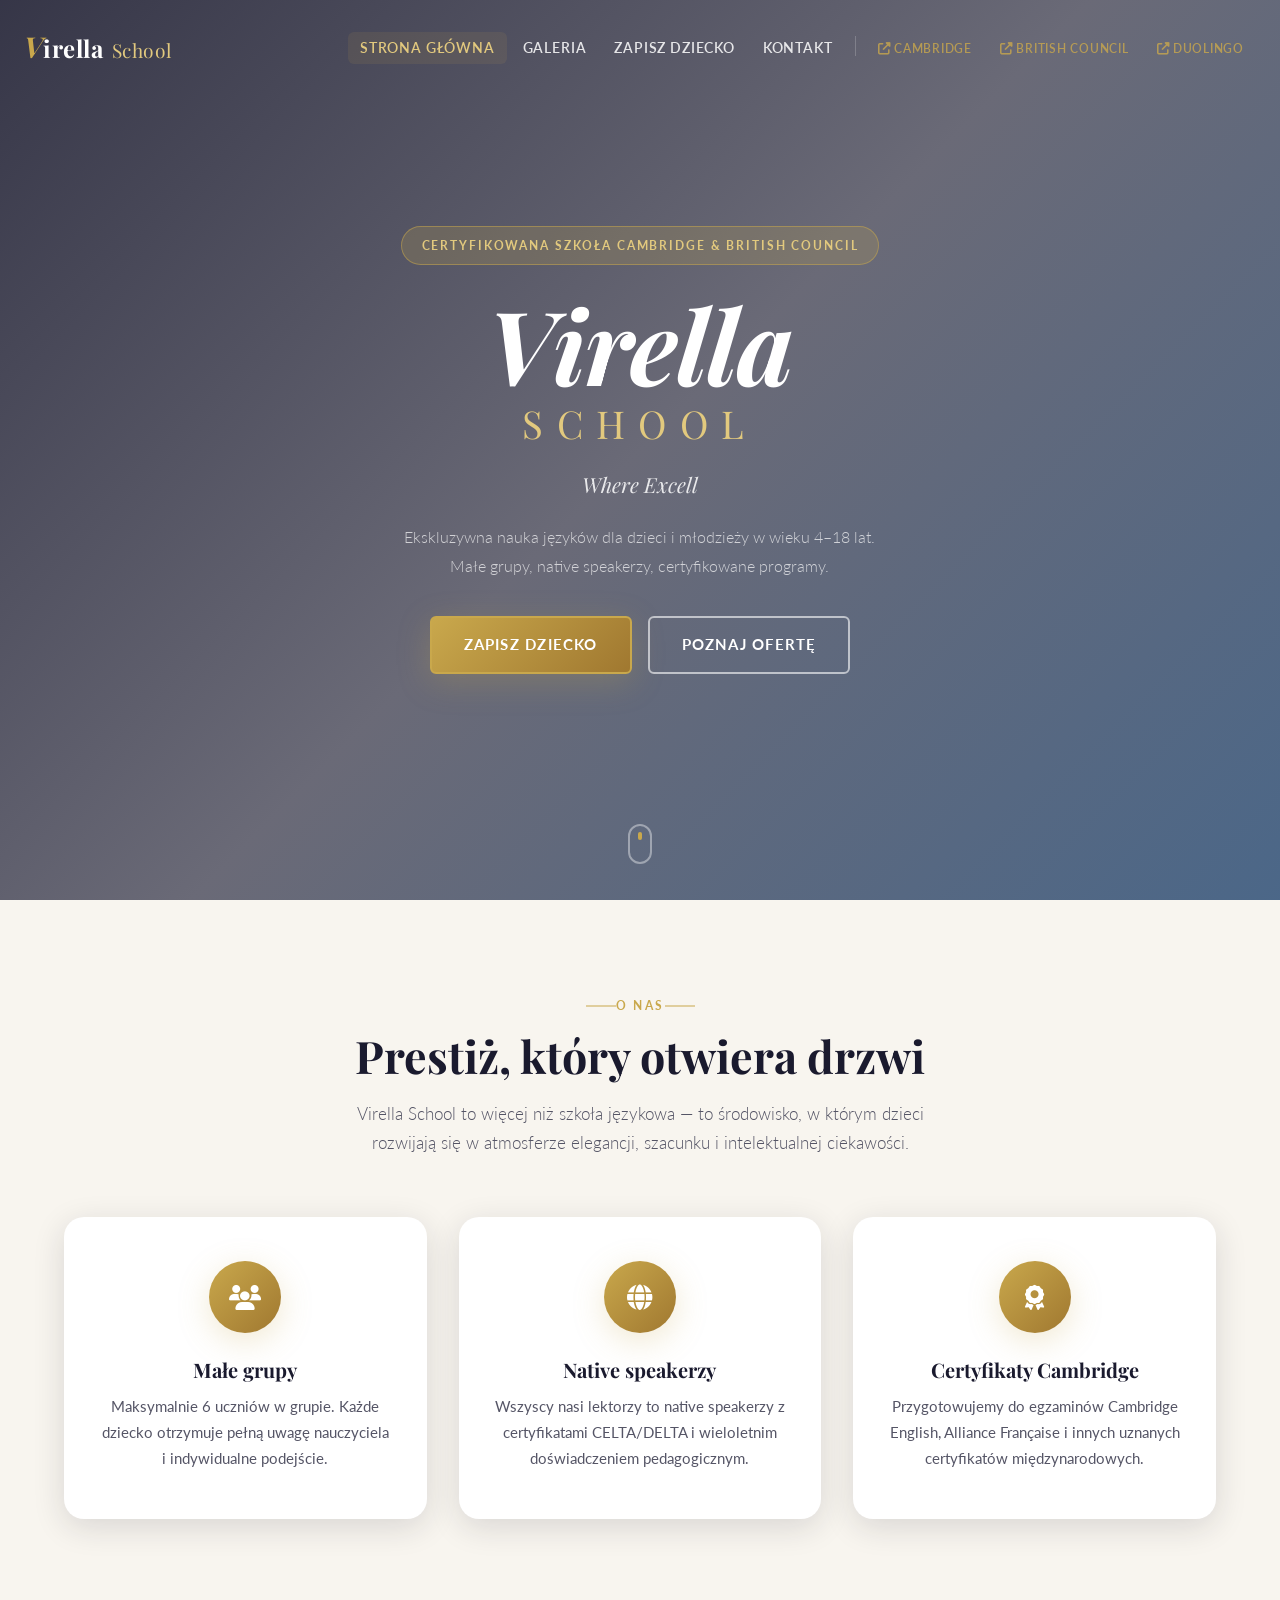
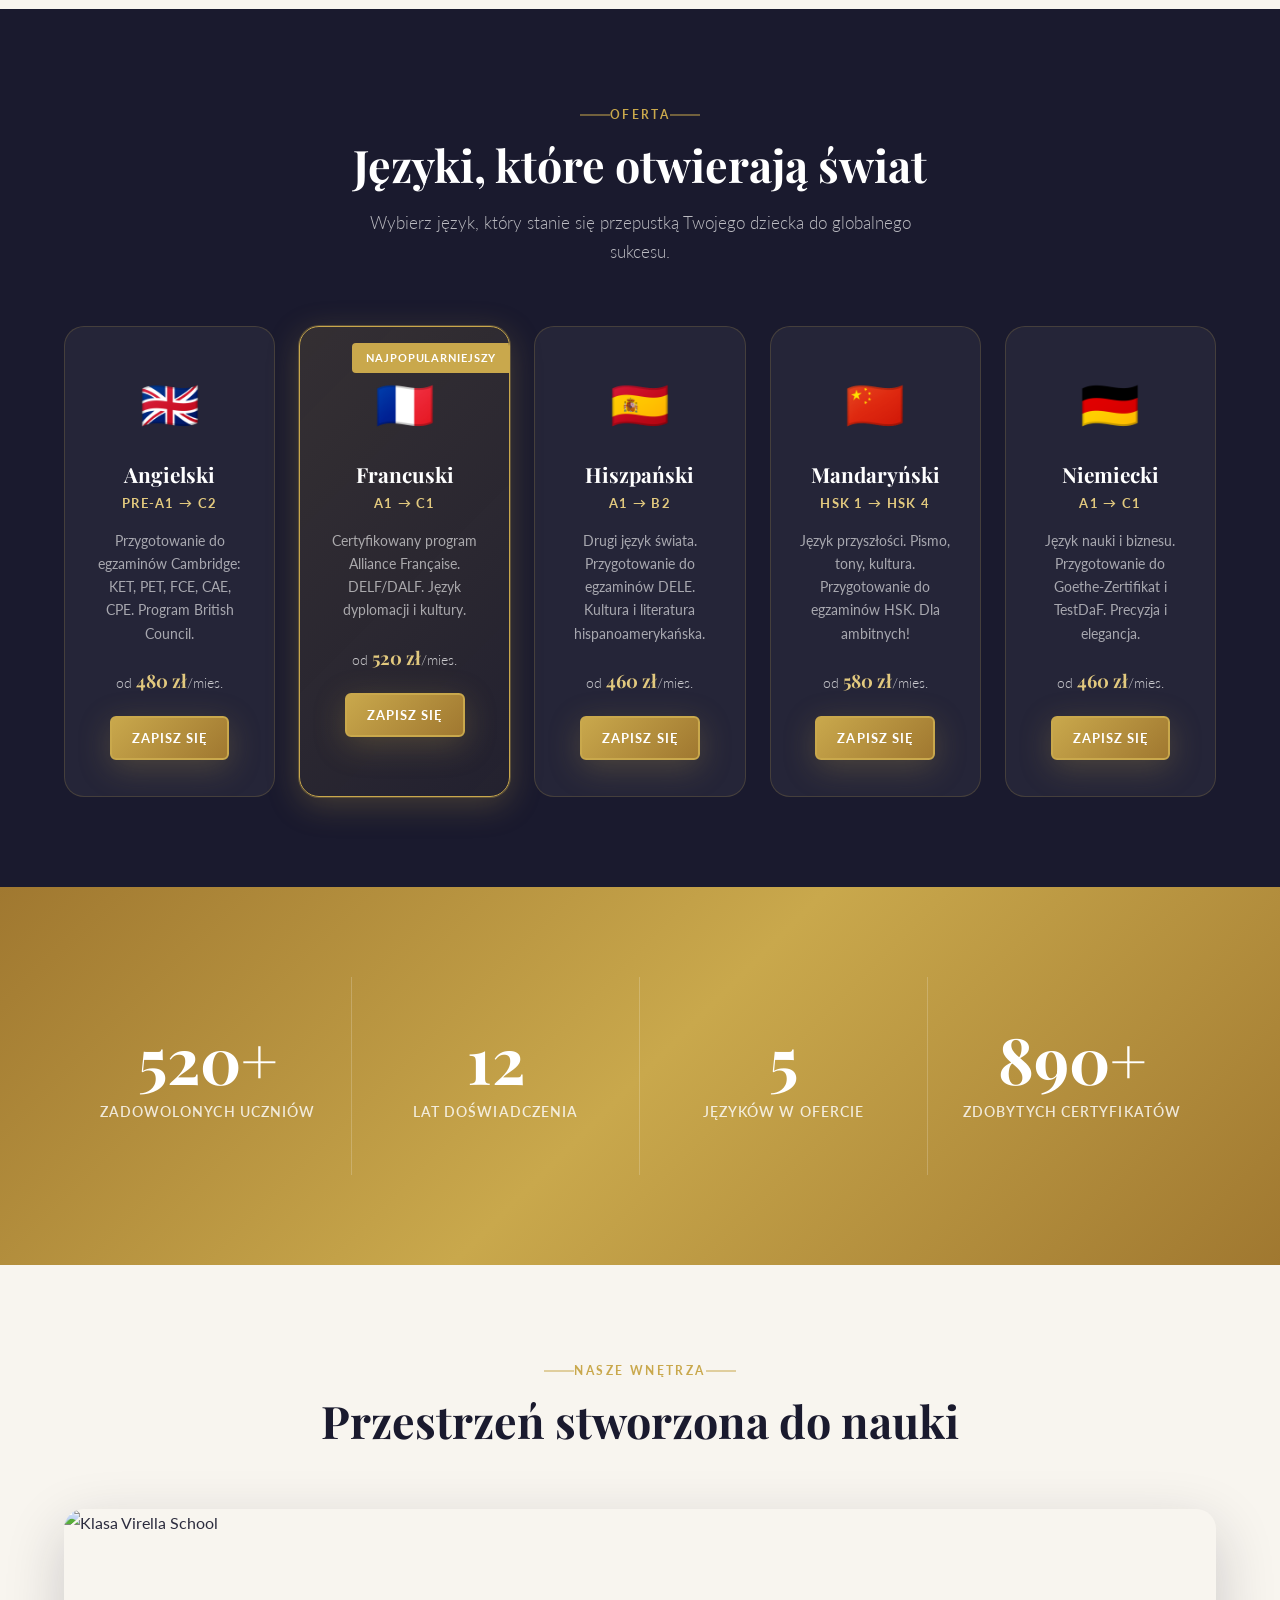
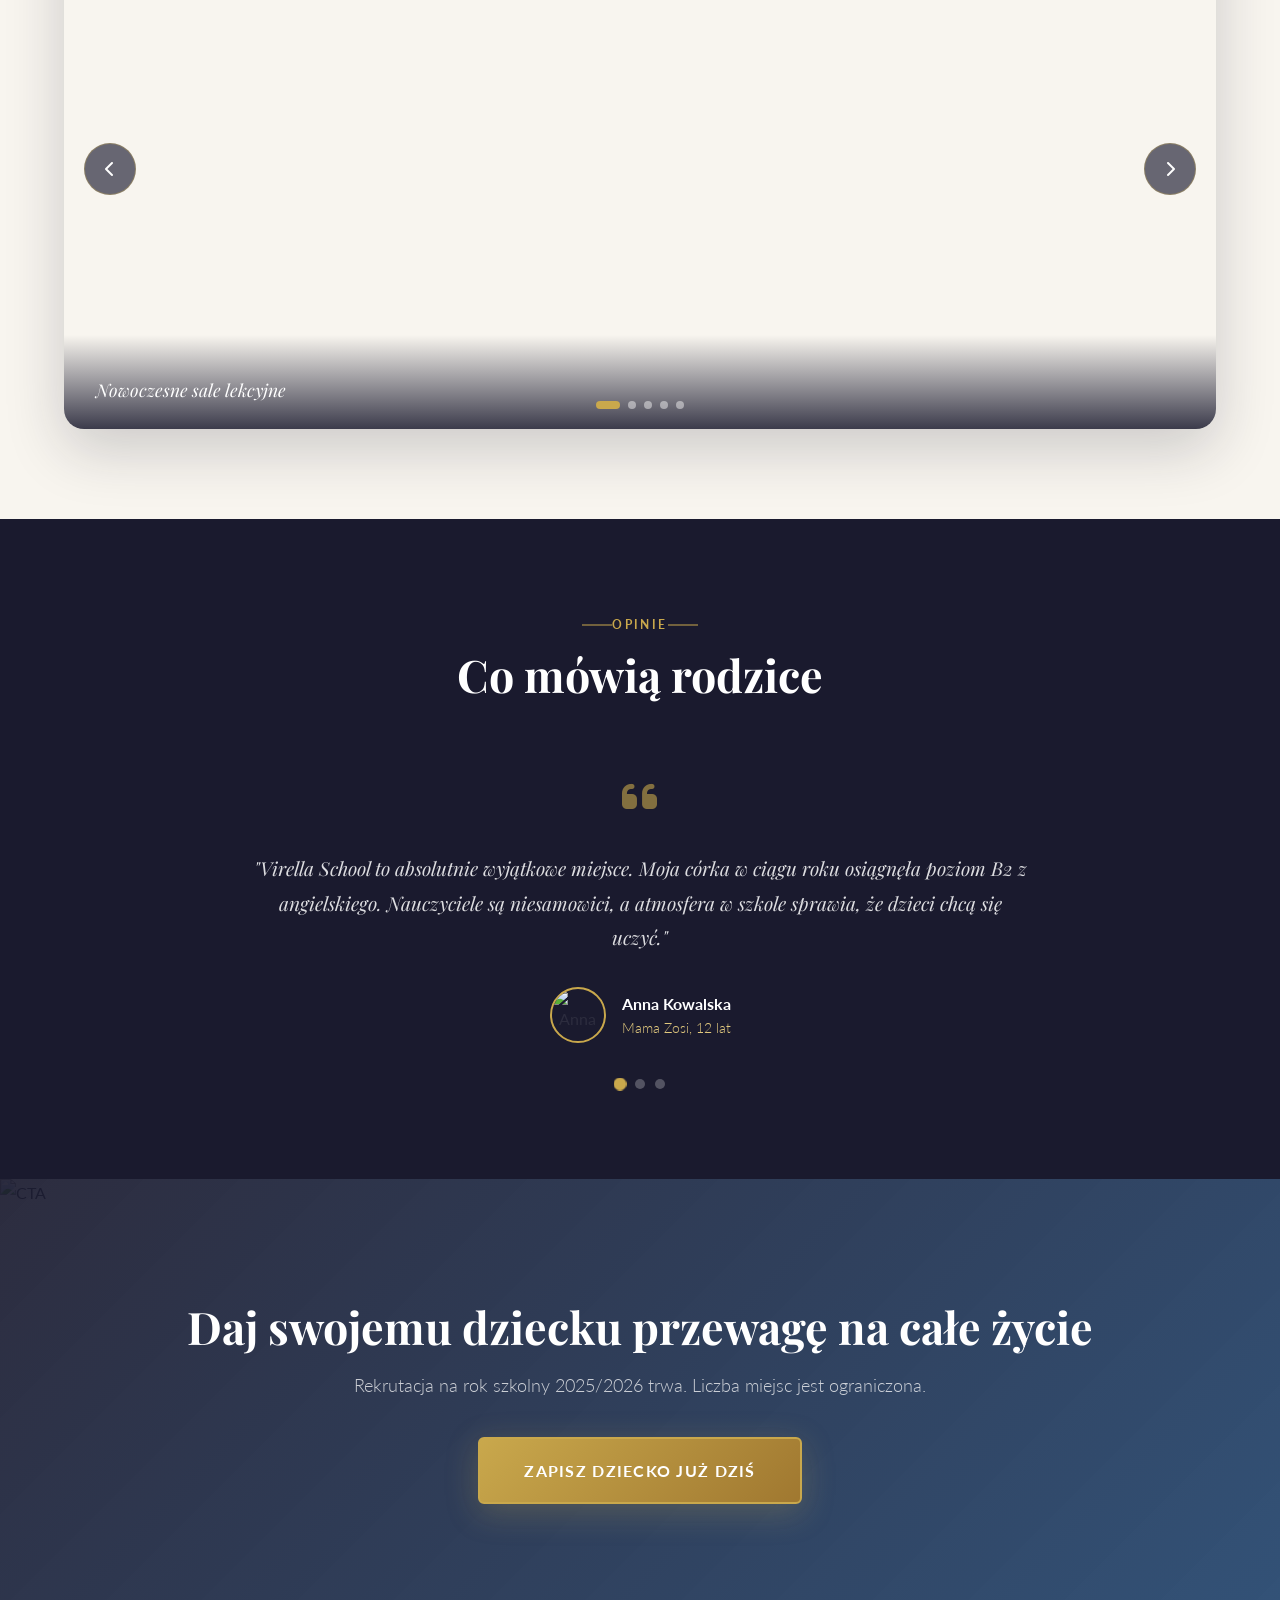
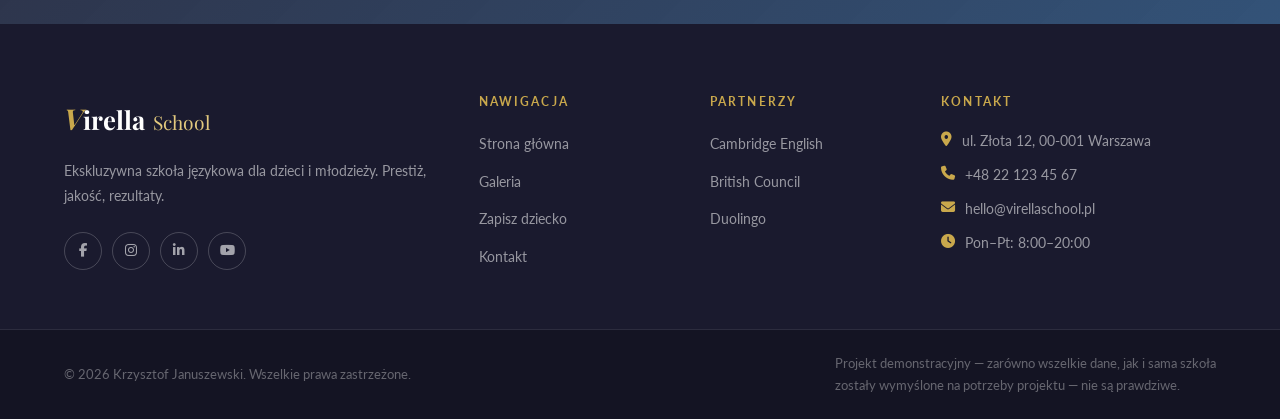
==== commit 11ff0ddf: "change footers - add explanations (fake project)" ====
--- a/index.html
+++ b/index.html
@@ -7,6 +7,7 @@
     <link rel="stylesheet" href="CSS/style.css">
     <link href="https://fonts.googleapis.com/css2?family=Playfair+Display:ital,wght@0,400;0,600;0,700;1,400&family=Lato:wght@300;400;700&display=swap" rel="stylesheet">
     <link rel="stylesheet" href="https://cdnjs.cloudflare.com/ajax/libs/font-awesome/6.4.0/css/all.min.css">
+    <link rel="icon" type="image/x-icon" href="IMG/favicon.ico">
 </head>
 <body>
 
@@ -23,9 +24,9 @@
             </button>
             <ul class="nav-links" id="navLinks">
                 <li><a href="index.html" class="active">Strona główna</a></li>
-                <li><a href="gallery.html">Galeria</a></li>
-                <li><a href="form.html">Zapisz dziecko</a></li>
-                <li><a href="contact.html">Kontakt</a></li>
+                <li><a href="HTML/gallery.html">Galeria</a></li>
+                <li><a href="HTML/form.html">Zapisz dziecko</a></li>
+                <li><a href="HTML/contact.html">Kontakt</a></li>
                 <li class="nav-divider"></li>
                 <li><a href="https://www.cambridgeenglish.org" target="_blank" class="nav-external"><i class="fas fa-external-link-alt"></i> Cambridge</a></li>
                 <li><a href="https://www.britishcouncil.org" target="_blank" class="nav-external"><i class="fas fa-external-link-alt"></i> British Council</a></li>
@@ -49,7 +50,7 @@
             <p class="hero-tagline" id="typingText"></p>
             <p class="hero-desc">Ekskluzywna nauka języków dla dzieci i młodzieży w wieku 4–18 lat.<br>Małe grupy, native speakerzy, certyfikowane programy.</p>
             <div class="hero-buttons">
-                <a href="form.html" class="btn btn-gold">Zapisz dziecko</a>
+                <a href="HTML/form.html" class="btn btn-gold">Zapisz dziecko</a>
                 <a href="#oferta" class="btn btn-outline" id="scrollOferta">Poznaj ofertę</a>
             </div>
         </div>
@@ -101,7 +102,7 @@
                     <p class="lang-level">Pre-A1 → C2</p>
                     <p class="lang-desc">Przygotowanie do egzaminów Cambridge: KET, PET, FCE, CAE, CPE. Program British Council.</p>
                     <div class="lang-price">od <span>480 zł</span>/mies.</div>
-                    <a href="form.html" class="btn btn-gold btn-sm">Zapisz się</a>
+                    <a href="HTML/form.html" class="btn btn-gold btn-sm">Zapisz się</a>
                 </div>
                 <div class="lang-card lang-card-featured animate-on-scroll">
                     <div class="lang-badge">Najpopularniejszy</div>
@@ -110,7 +111,7 @@
                     <p class="lang-level">A1 → C1</p>
                     <p class="lang-desc">Certyfikowany program Alliance Française. DELF/DALF. Język dyplomacji i kultury.</p>
                     <div class="lang-price">od <span>520 zł</span>/mies.</div>
-                    <a href="form.html" class="btn btn-gold btn-sm">Zapisz się</a>
+                    <a href="HTML/form.html" class="btn btn-gold btn-sm">Zapisz się</a>
                 </div>
                 <div class="lang-card animate-on-scroll">
                     <div class="lang-flag">🇪🇸</div>
@@ -118,7 +119,7 @@
                     <p class="lang-level">A1 → B2</p>
                     <p class="lang-desc">Drugi język świata. Przygotowanie do egzaminów DELE. Kultura i literatura hispanoamerykańska.</p>
                     <div class="lang-price">od <span>460 zł</span>/mies.</div>
-                    <a href="form.html" class="btn btn-gold btn-sm">Zapisz się</a>
+                    <a href="HTML/form.html" class="btn btn-gold btn-sm">Zapisz się</a>
                 </div>
                 <div class="lang-card animate-on-scroll">
                     <div class="lang-flag">🇨🇳</div>
@@ -126,7 +127,7 @@
                     <p class="lang-level">HSK 1 → HSK 4</p>
                     <p class="lang-desc">Język przyszłości. Pismo, tony, kultura. Przygotowanie do egzaminów HSK. Dla ambitnych!</p>
                     <div class="lang-price">od <span>580 zł</span>/mies.</div>
-                    <a href="form.html" class="btn btn-gold btn-sm">Zapisz się</a>
+                    <a href="HTML/form.html" class="btn btn-gold btn-sm">Zapisz się</a>
                 </div>
                 <div class="lang-card animate-on-scroll">
                     <div class="lang-flag">🇩🇪</div>
@@ -134,7 +135,7 @@
                     <p class="lang-level">A1 → C1</p>
                     <p class="lang-desc">Język nauki i biznesu. Przygotowanie do Goethe-Zertifikat i TestDaF. Precyzja i elegancja.</p>
                     <div class="lang-price">od <span>460 zł</span>/mies.</div>
-                    <a href="form.html" class="btn btn-gold btn-sm">Zapisz się</a>
+                    <a href="HTML/form.html" class="btn btn-gold btn-sm">Zapisz się</a>
                 </div>
             </div>
         </div>
@@ -260,7 +261,7 @@
         <div class="container cta-content">
             <h2>Daj swojemu dziecku przewagę na całe życie</h2>
             <p>Rekrutacja na rok szkolny 2025/2026 trwa. Liczba miejsc jest ograniczona.</p>
-            <a href="form.html" class="btn btn-gold btn-lg">Zapisz dziecko już dziś</a>
+            <a href="HTML/form.html" class="btn btn-gold btn-lg">Zapisz dziecko już dziś</a>
         </div>
     </div>
 
@@ -283,8 +284,8 @@
                     <ul>
                         <li><a href="index.html">Strona główna</a></li>
                         <li><a href="galeria.html">Galeria</a></li>
-                        <li><a href="form.html">Zapisz dziecko</a></li>
-                        <li><a href="contact.html">Kontakt</a></li>
+                        <li><a href="HTML/form.html">Zapisz dziecko</a></li>
+                        <li><a href="HTML/contact.html">Kontakt</a></li>
                     </ul>
                 </div>
                 <div class="footer-col">
@@ -308,8 +309,8 @@
         </div>
         <div class="footer-bottom">
             <div class="container">
-                <p>&copy; 2026 Virella School. Wszelkie prawa zastrzeżone.</p>
-                <p>Projekt edukacyjny — strona demonstracyjna</p>
+                <p>&copy; 2026 Krzysztof Januszewski. Wszelkie prawa zastrzeżone.</p>
+                <p>Projekt demonstracyjny — zarówno wszelkie dane, jak i sama szkoła <br> zostały wymyślone na potrzeby projektu — nie są prawdziwe.</p>
             </div>
         </div>
     </footer>
--- a/CSS/style.css
+++ b/CSS/style.css
@@ -1999,7 +1999,61 @@
 }
 
 @media (max-width: 768px) {
-    /* Hamburger widoczny */
+
+    /* --- HERO --- */
+    .hero {
+        height: auto;
+        min-height: 100svh; /* svh = safe viewport height, uwzglednia pasek przegladarki */
+        padding: 100px 0 60px; /* gora: miejsce na navbar, dol: scroll indicator */
+        align-items: center;
+    }
+
+    .hero-content {
+        padding: 0 20px;
+    }
+
+    .hero-badge {
+        font-size: 0.68rem;
+        padding: 6px 14px;
+        margin-bottom: 20px;
+    }
+
+    .hero-title-main {
+        font-size: clamp(2.8rem, 13vw, 4.5rem);
+    }
+
+    .hero-title-sub {
+        font-size: clamp(1rem, 4vw, 1.6rem);
+        letter-spacing: 0.2em;
+    }
+
+    .hero-tagline {
+        font-size: 0.95rem;
+        margin: 14px 0 10px;
+    }
+
+    .hero-desc {
+        font-size: 0.9rem;
+        margin-bottom: 28px;
+    }
+
+    .hero-buttons {
+        flex-direction: column;
+        align-items: center;
+        gap: 12px;
+    }
+
+    .hero-buttons .btn {
+        width: 100%;
+        max-width: 280px;
+        justify-content: center;
+    }
+
+    .hero-scroll-indicator {
+        display: none; /* na mobile nie ma miejsca */
+    }
+
+    /* --- NAWIGACJA --- */
     .hamburger {
         display: flex;
     }
@@ -2042,19 +2096,62 @@
         margin: 10px 0;
     }
 
+    /* --- SEKCJE --- */
     .section {
-        padding: 60px 0;
-    }
-
-    .hero-buttons {
-        flex-direction: column;
-        align-items: center;
-    }
-
+        padding: 50px 0;
+    }
+
+    .section-header {
+        margin-bottom: 36px;
+    }
+
+    .section-title {
+        font-size: clamp(1.5rem, 6vw, 2rem);
+    }
+
+    .section-desc {
+        font-size: 0.92rem;
+    }
+
+    /* --- FEATURE CARDS --- */
+    .feature-card {
+        padding: 28px 24px;
+    }
+
+    /* --- LANG CARDS --- */
+    .lang-card {
+        padding: 28px 20px;
+    }
+
+    /* --- STATS --- */
     .stats-grid {
         grid-template-columns: repeat(2, 1fr);
     }
 
+    .stat-item {
+        padding: 32px 16px;
+    }
+
+    /* --- SLIDER --- */
+    .slider-container {
+        height: 240px;
+    }
+
+    .slide-caption {
+        font-size: 0.9rem;
+        padding: 24px 16px 14px;
+    }
+
+    .slider-btn {
+        width: 40px;
+        height: 40px;
+        font-size: 0.85rem;
+    }
+
+    .slider-prev { left: 10px; }
+    .slider-next { right: 10px; }
+
+    /* --- FOOTER --- */
     .footer-grid {
         grid-template-columns: 1fr;
         gap: 28px;
@@ -2065,23 +2162,31 @@
         text-align: center;
     }
 
-    .slider-container {
-        height: 300px;
-    }
-
+    /* --- KONTAKT --- */
     .open-status-banner {
         flex-direction: column;
         text-align: center;
+        padding: 20px;
     }
 
     .status-time {
         margin-left: 0;
     }
 
+    .map-cta {
+        flex-direction: column;
+    }
+
+    /* --- FORMULARZ --- */
     .form-sidebar {
         grid-template-columns: 1fr;
     }
 
+    .form-section-block {
+        padding: 24px 20px;
+    }
+
+    /* --- GALERIA --- */
     .gallery-grid {
         grid-template-columns: repeat(2, 1fr);
         grid-auto-rows: 180px;
@@ -2091,19 +2196,41 @@
         grid-template-columns: repeat(2, 1fr);
     }
 
-    .map-cta {
-        flex-direction: column;
+    /* --- PAGE HERO (podstrony) --- */
+    .page-hero {
+        min-height: 280px;
+    }
+
+    .page-hero-content {
+        padding-top: 70px;
     }
 }
 
 @media (max-width: 480px) {
+
+    /* --- HERO --- */
+    .hero-title-main {
+        font-size: clamp(2.4rem, 14vw, 3.5rem);
+    }
+
+    /* --- JĘZYKI --- */
     .languages-grid {
         grid-template-columns: 1fr;
     }
 
+    /* --- STATS --- */
+    .stats-grid {
+        grid-template-columns: 1fr 1fr;
+    }
+
+    .stat-number {
+        font-size: clamp(2rem, 8vw, 2.8rem);
+    }
+
+    /* --- GALERIA --- */
     .gallery-grid {
-        grid-template-columns: 1fr;
-        grid-auto-rows: 220px;
+        grid-template-columns: 1fr 1fr;
+        grid-auto-rows: 160px;
     }
 
     .gallery-filters {
@@ -2111,18 +2238,11 @@
     }
 
     .filter-btn {
-        padding: 8px 16px;
-        font-size: 0.75rem;
-    }
-
-    .stats-grid {
-        grid-template-columns: 1fr 1fr;
-    }
-
-    .hero-title-main {
-        font-size: clamp(2.8rem, 14vw, 5rem);
-    }
-
+        padding: 8px 14px;
+        font-size: 0.72rem;
+    }
+
+    /* --- LIGHTBOX --- */
     .lightbox-container {
         gap: 8px;
         padding: 0 8px;
@@ -2138,4 +2258,19 @@
     .lightbox-img-wrapper img {
         max-width: 88vw;
     }
-}
+
+    /* --- PRZYCISKI --- */
+    .btn {
+        padding: 12px 24px;
+        font-size: 0.88rem;
+    }
+
+    .btn-lg {
+        padding: 14px 28px;
+    }
+
+    /* --- FOOTER --- */
+    .footer-top {
+        padding: 44px 0 32px;
+    }
+}
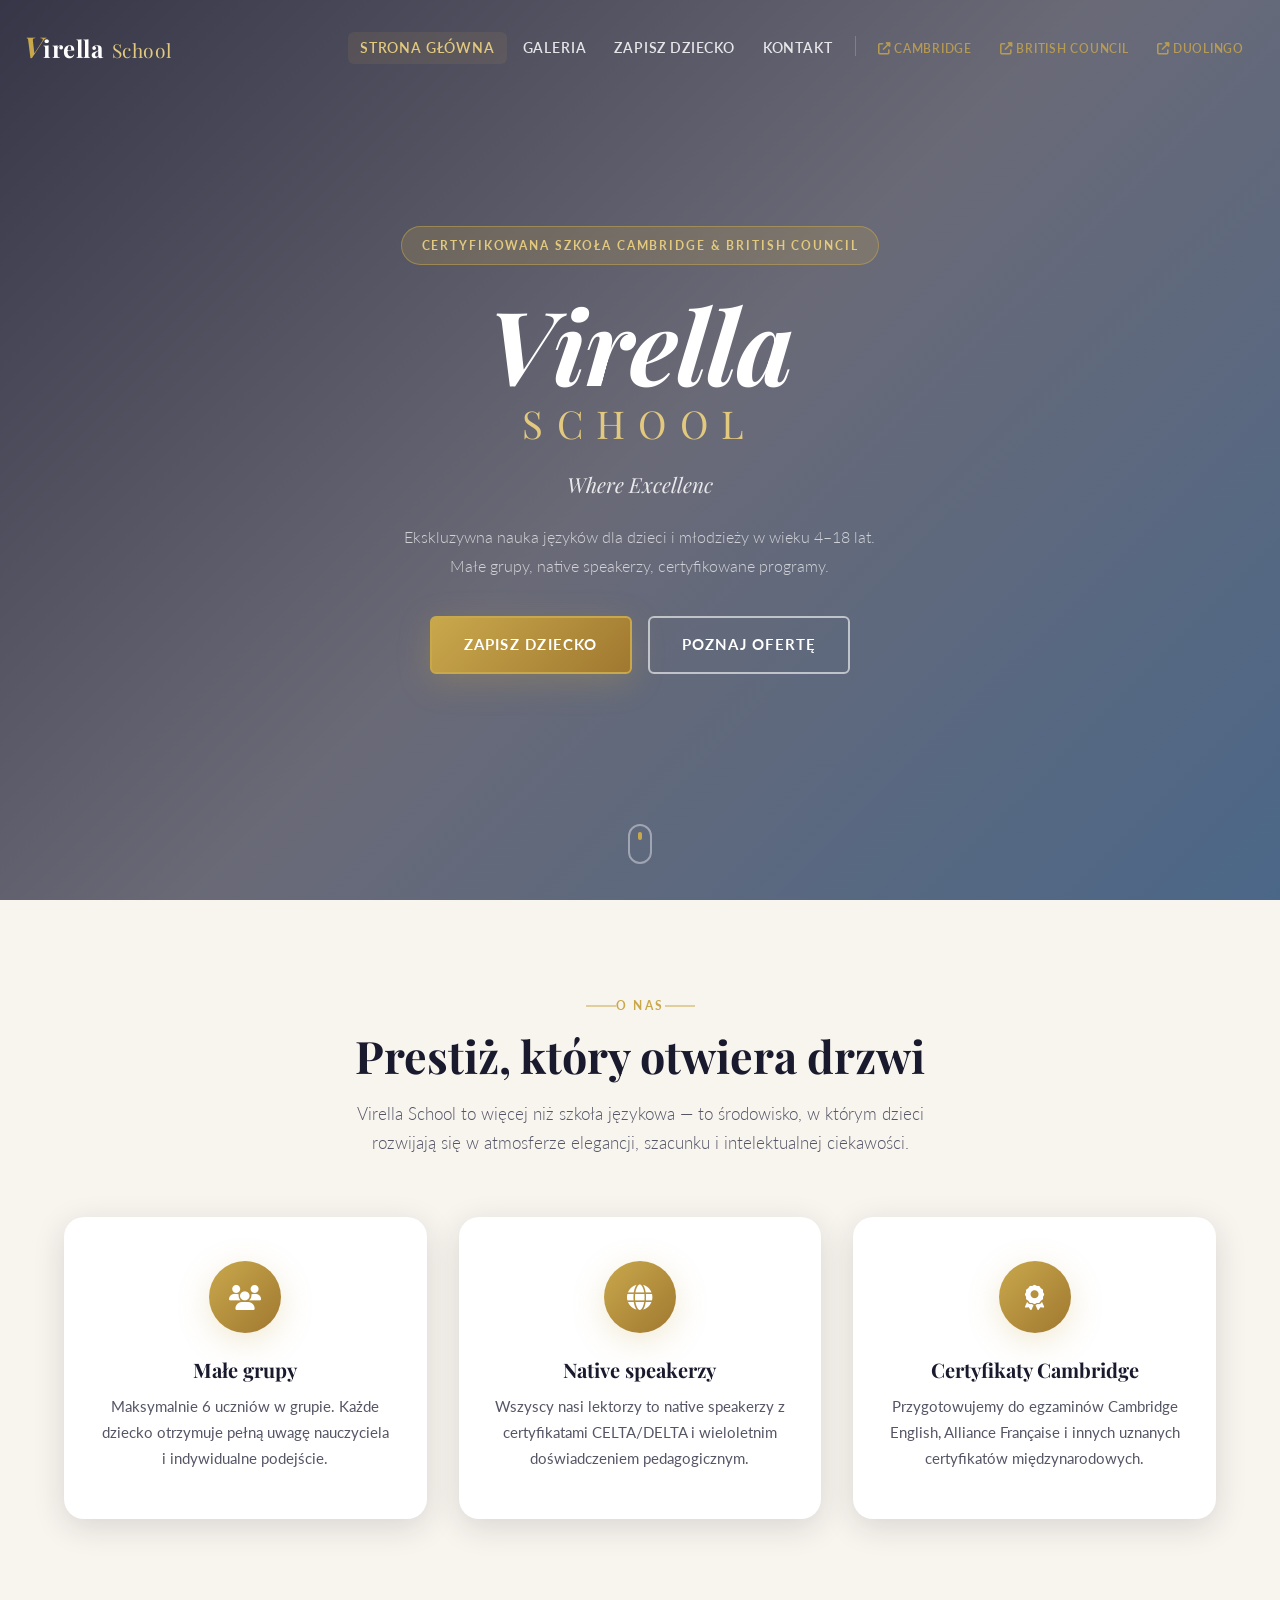
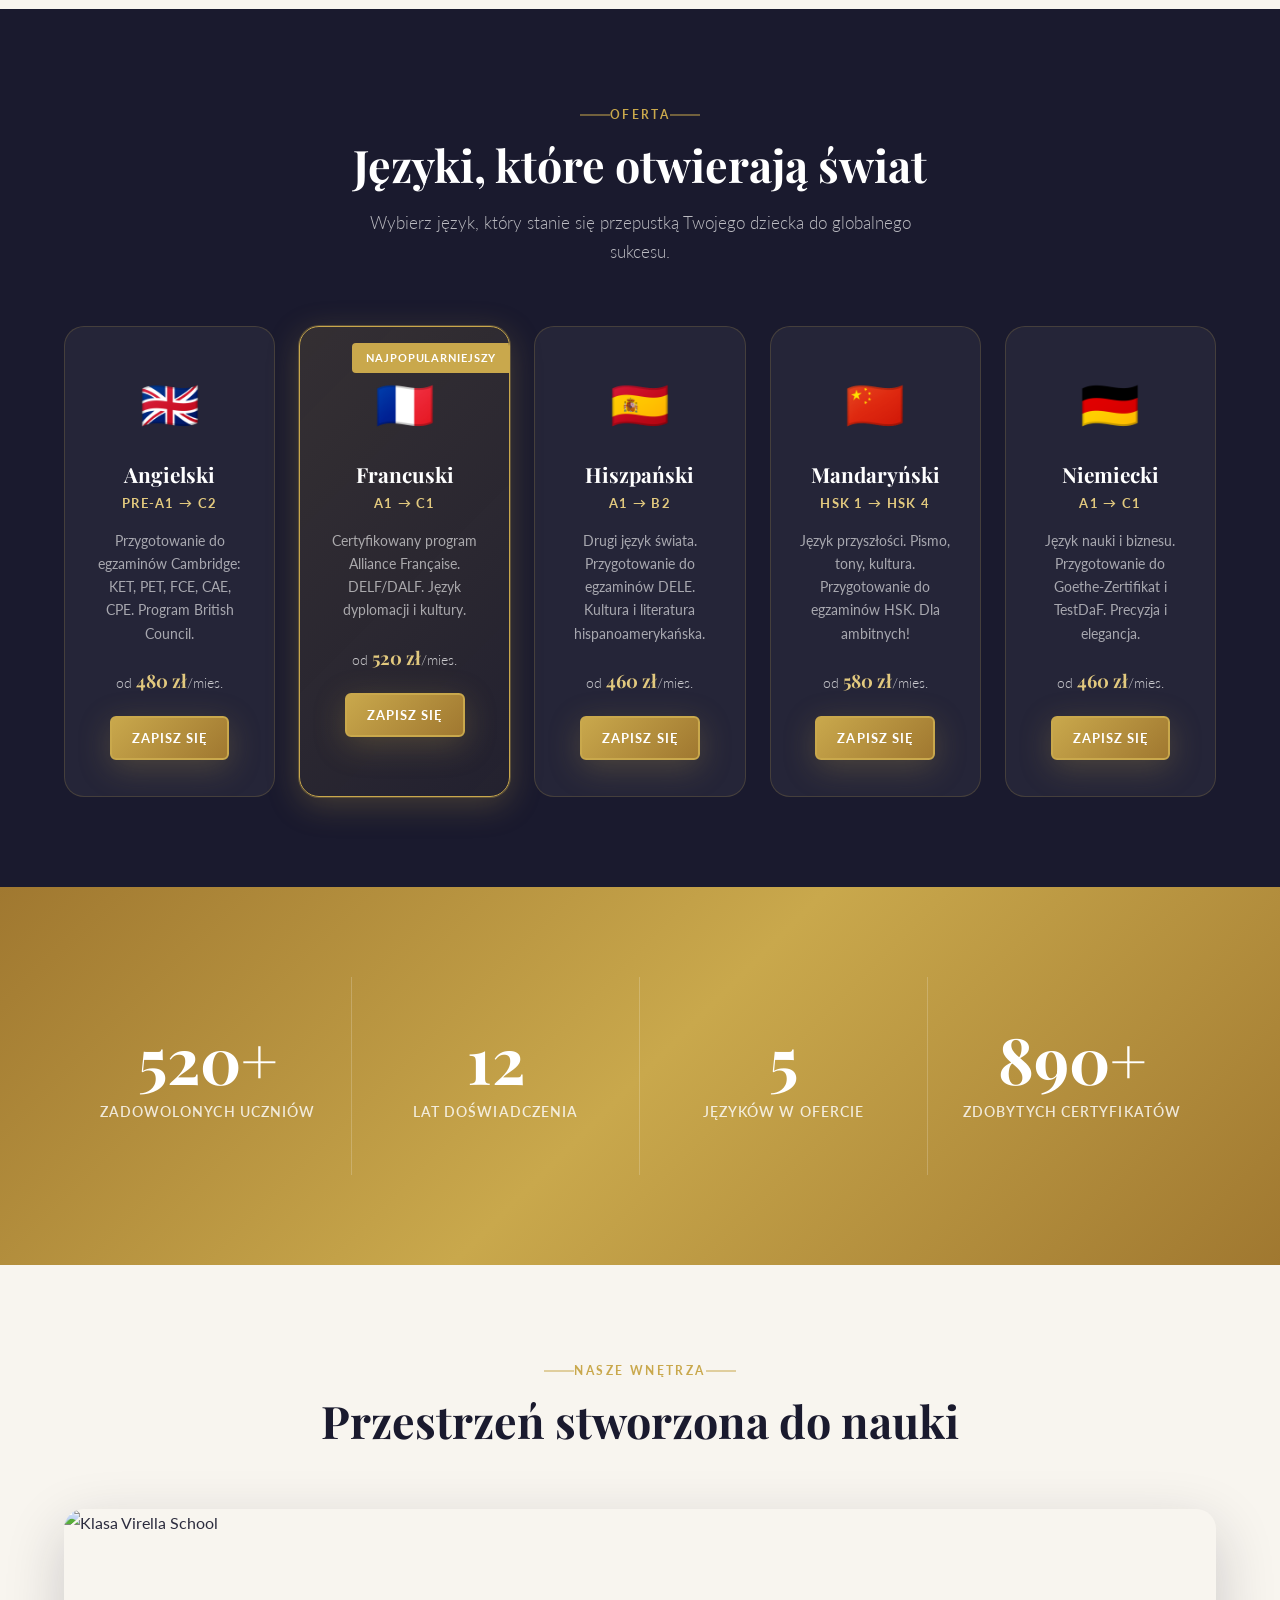
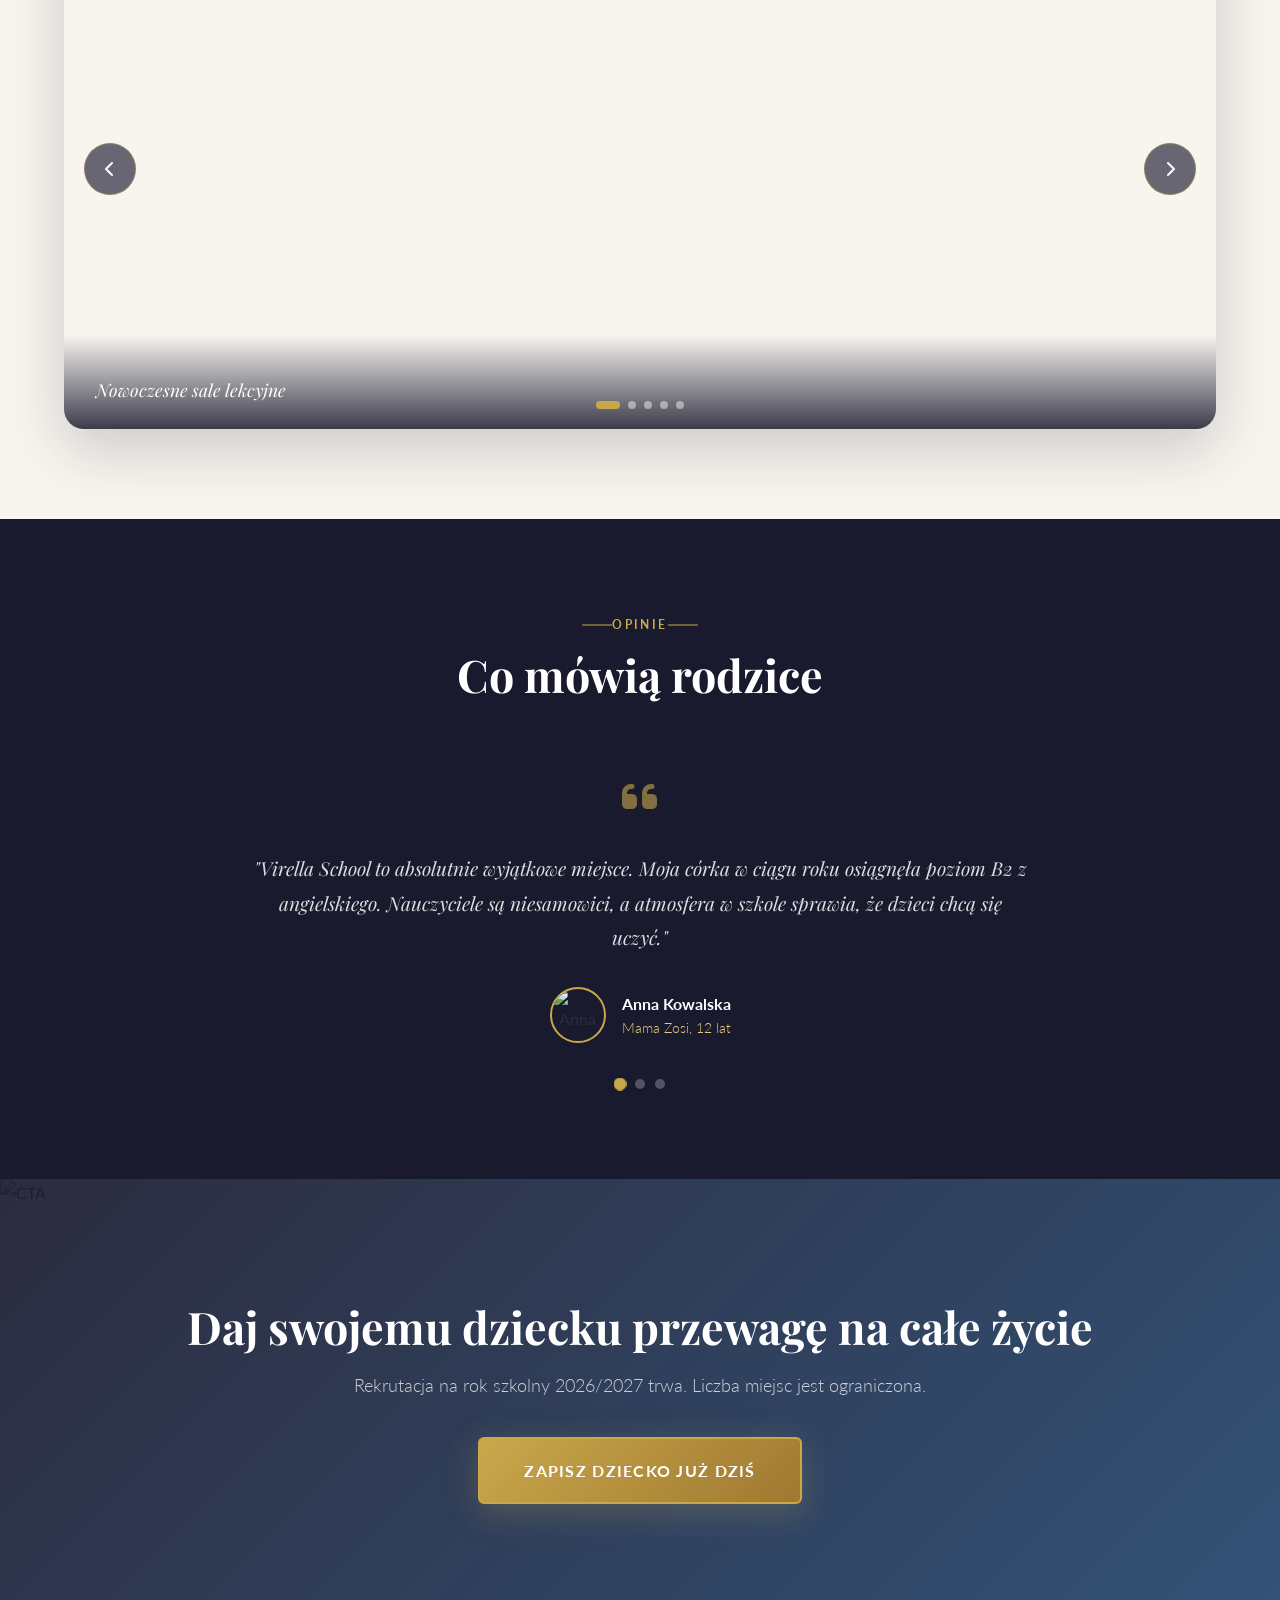
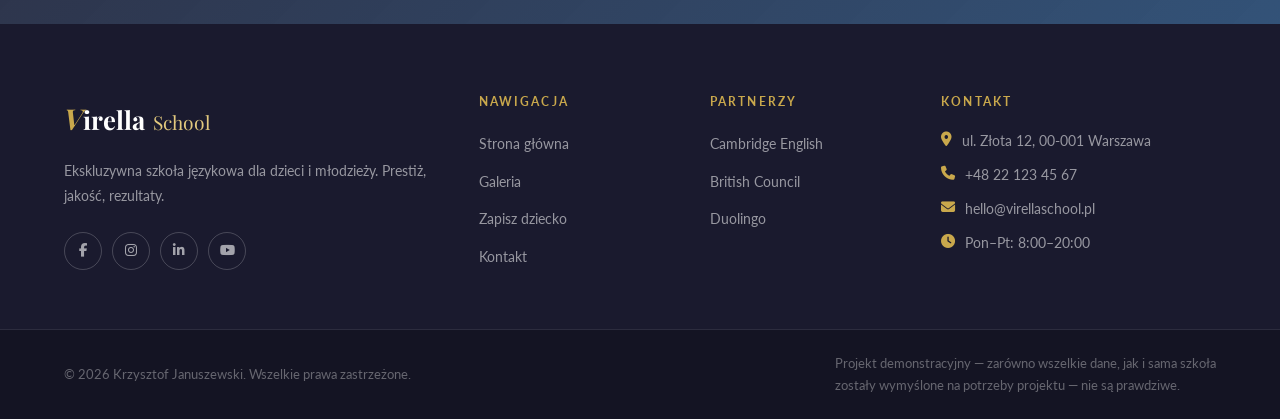
==== commit c4e461ac: "change CTA text in landing" ====
--- a/index.html
+++ b/index.html
@@ -260,7 +260,7 @@
         </div>
         <div class="container cta-content">
             <h2>Daj swojemu dziecku przewagę na całe życie</h2>
-            <p>Rekrutacja na rok szkolny 2025/2026 trwa. Liczba miejsc jest ograniczona.</p>
+            <p>Rekrutacja na rok szkolny 2026/2027 trwa. Liczba miejsc jest ograniczona.</p>
             <a href="HTML/form.html" class="btn btn-gold btn-lg">Zapisz dziecko już dziś</a>
         </div>
     </div>
